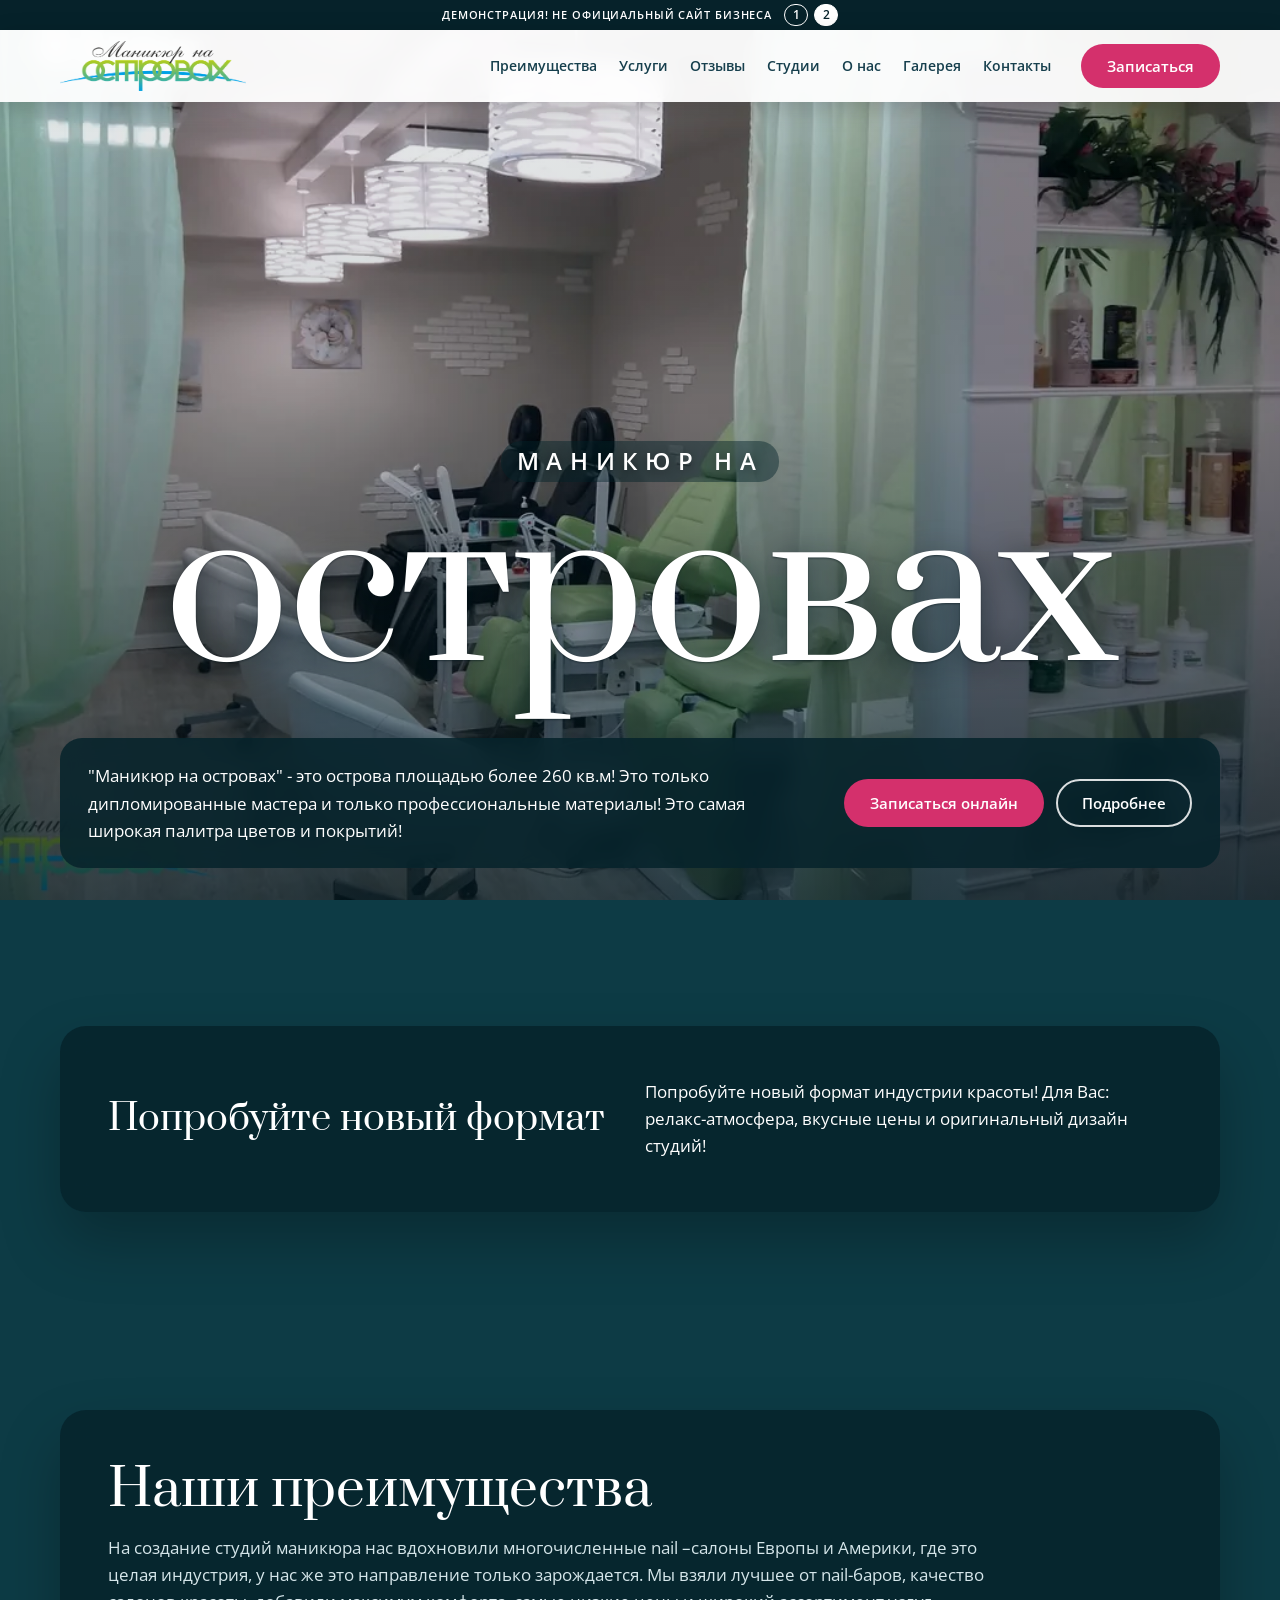
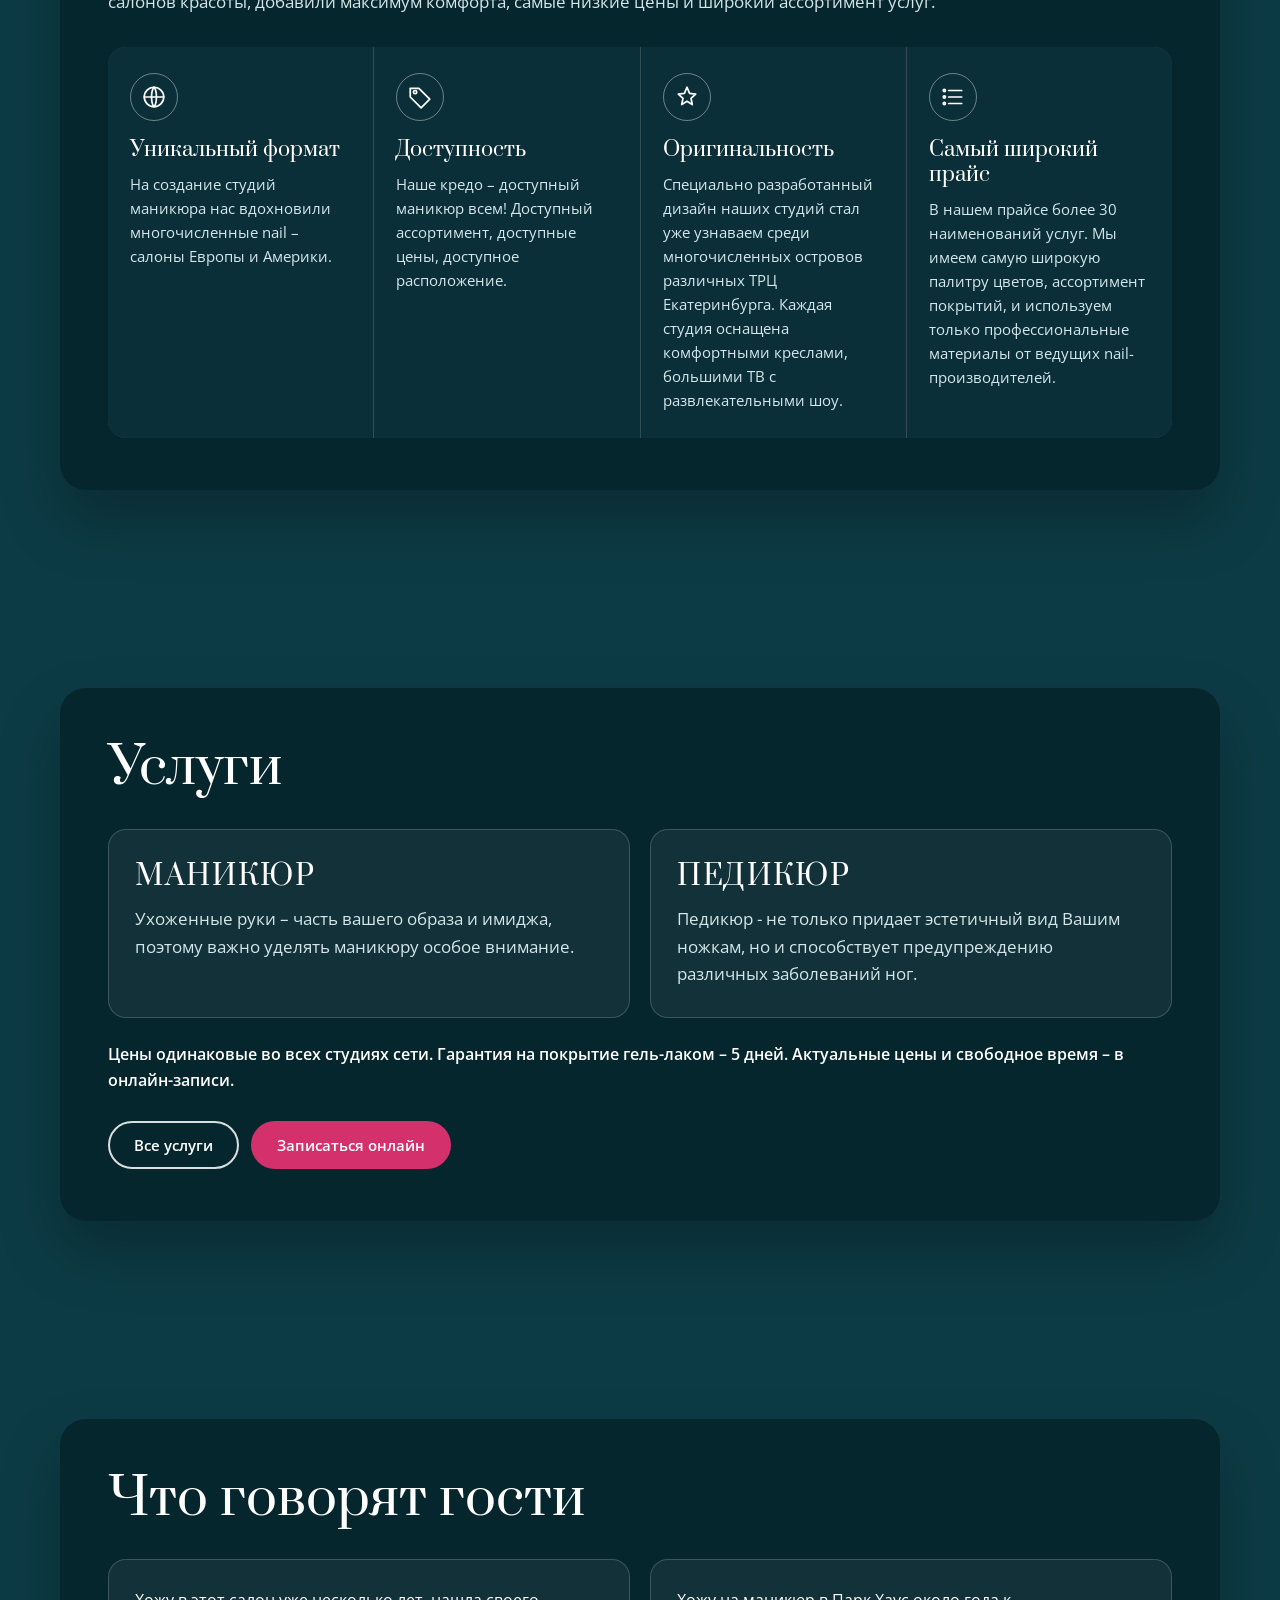
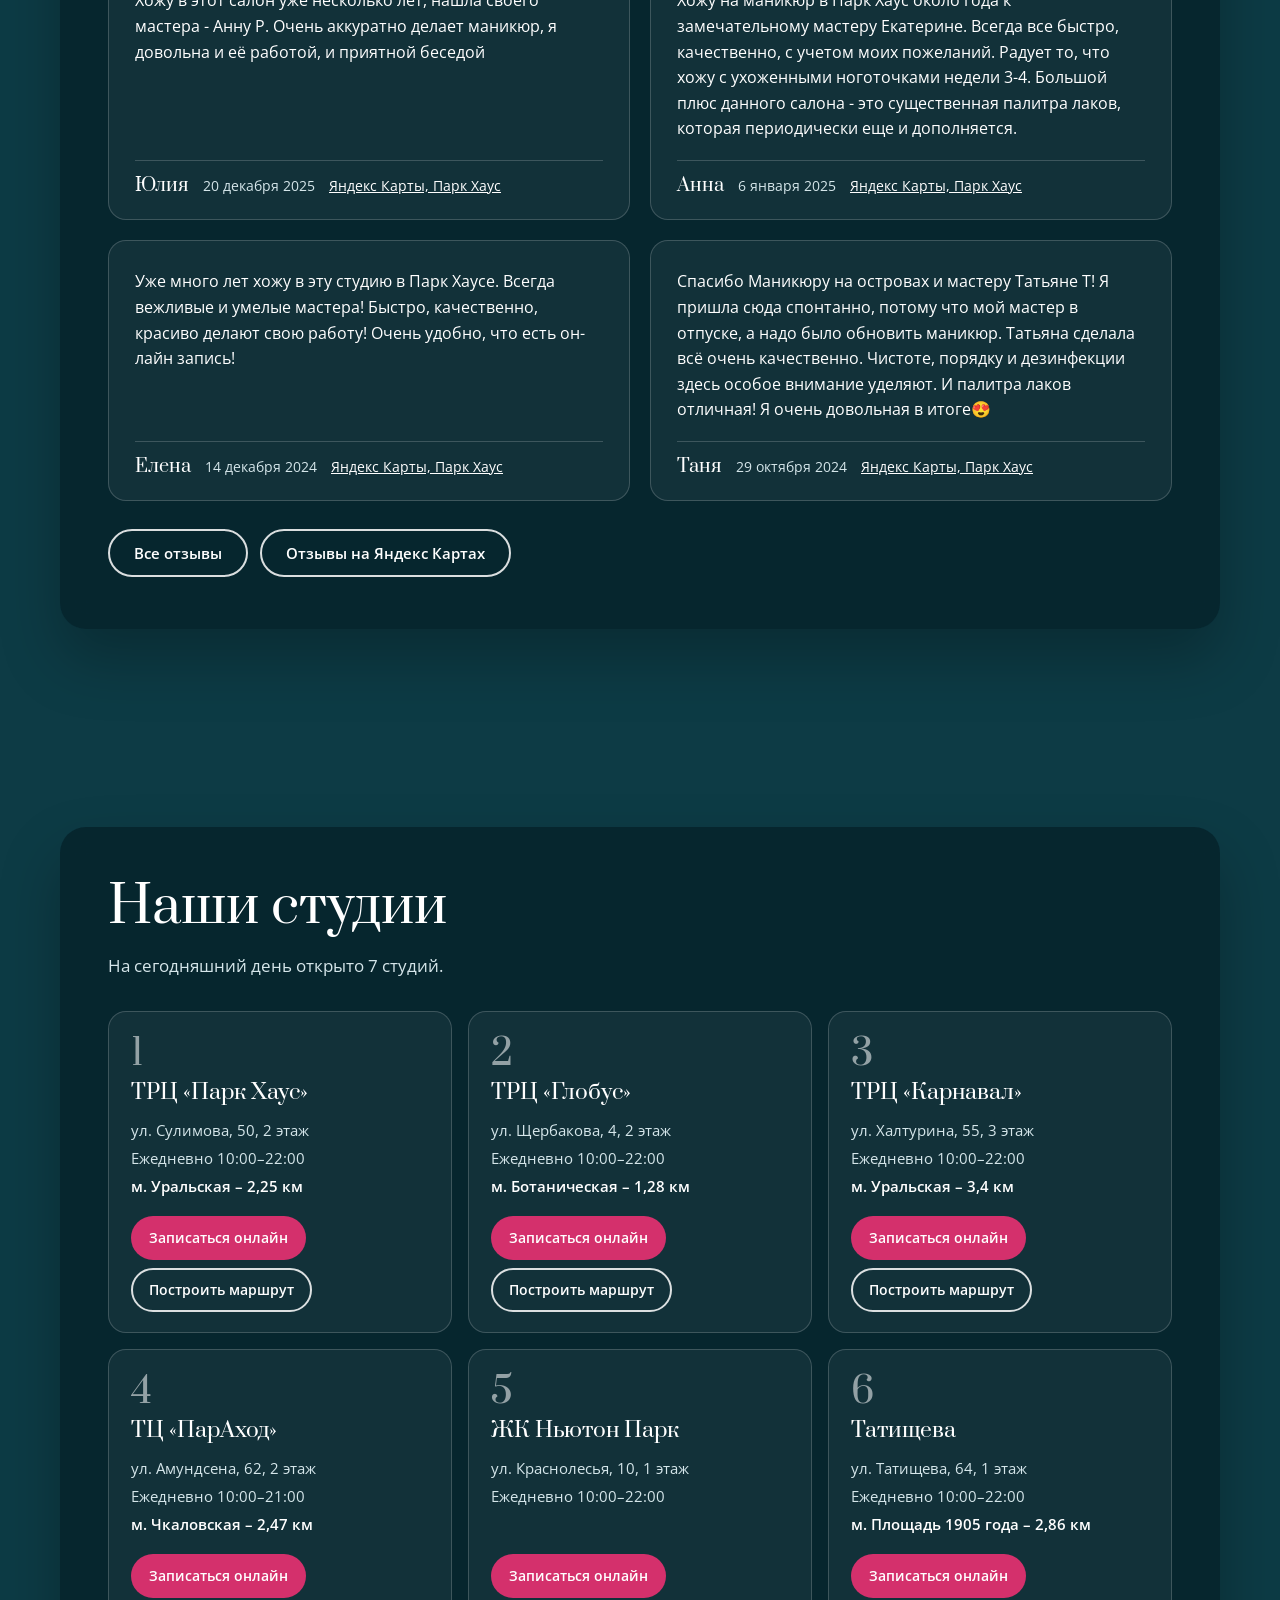
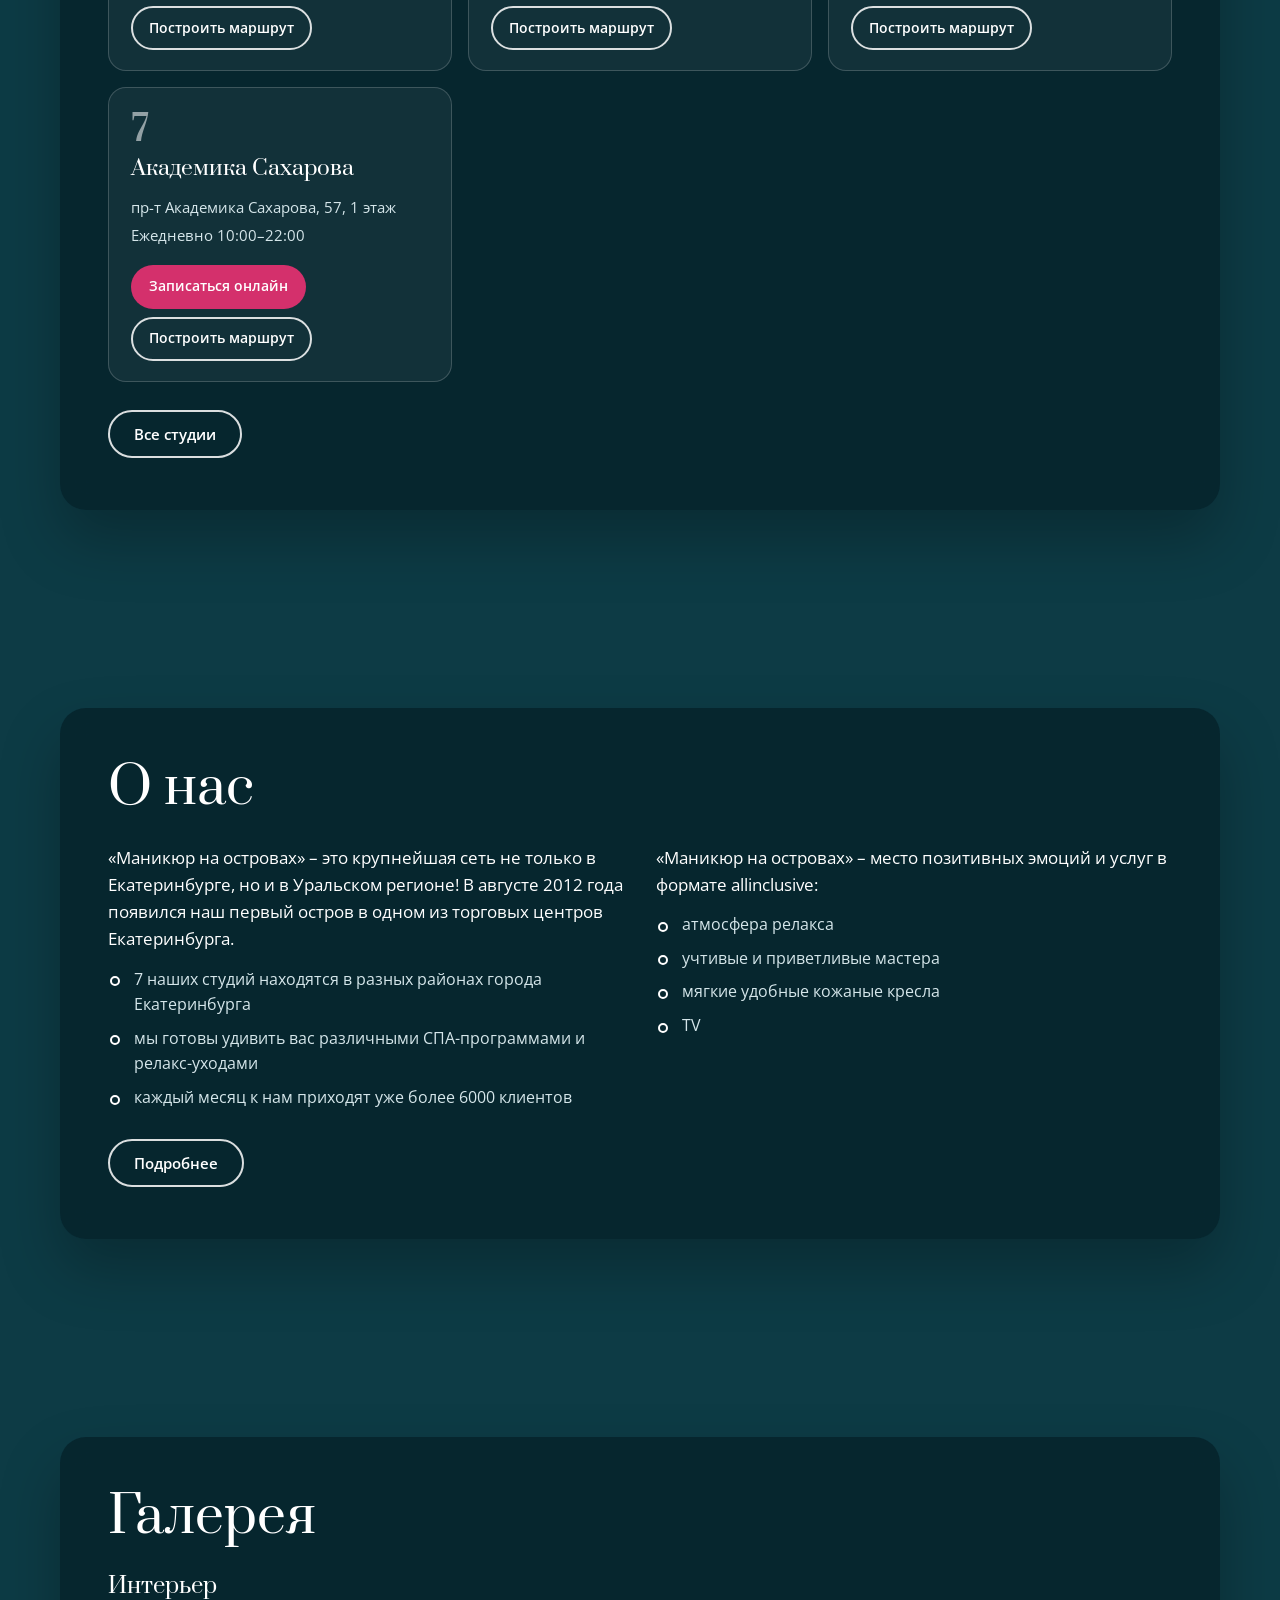
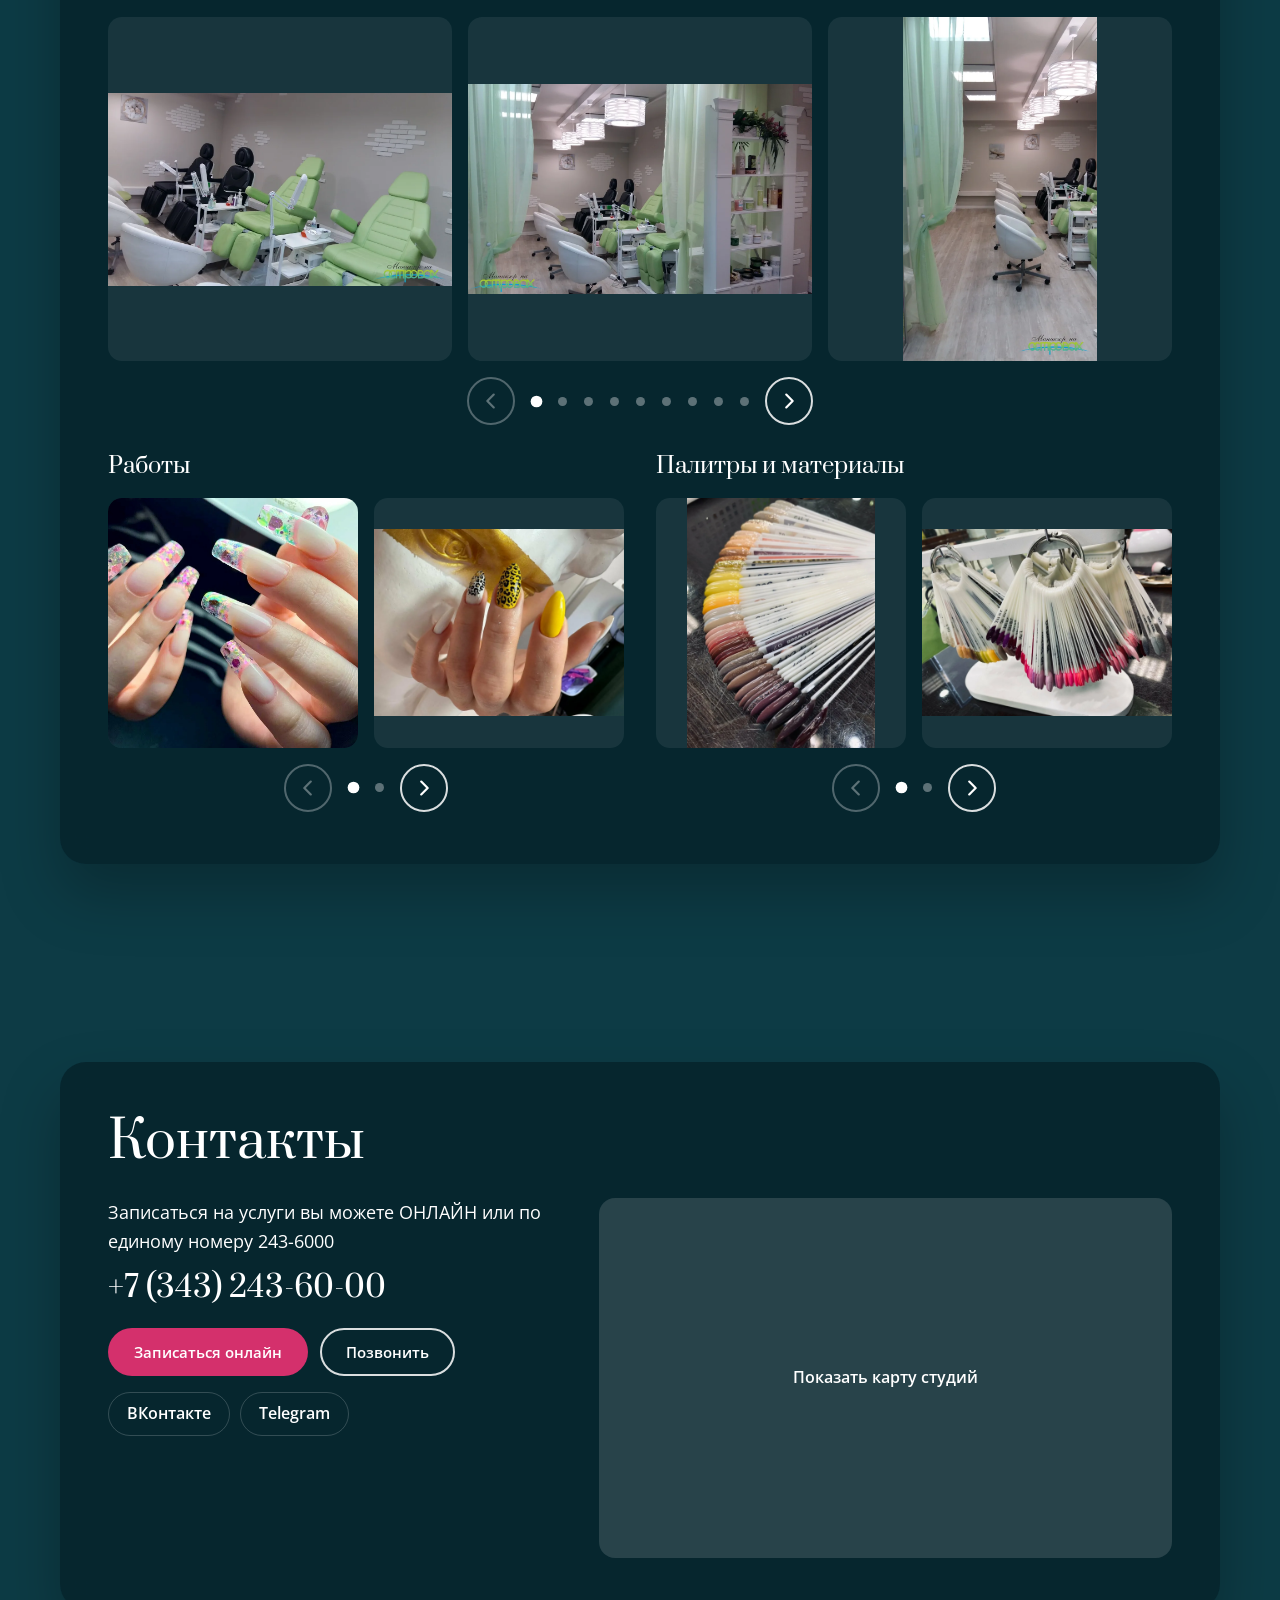
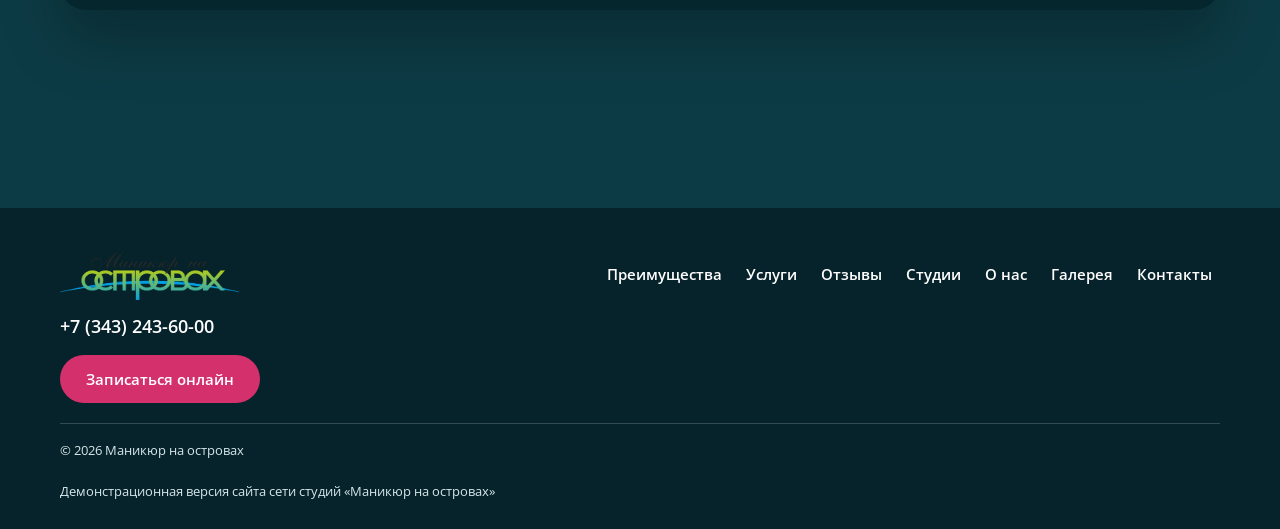
==== v2/index.html @ d35db0fd "Demo site" ====
<!doctype html>
<html lang="ru">
<head>
<meta charset="utf-8">
<meta name="viewport" content="width=device-width, initial-scale=1.0">
<meta name="robots" content="noindex, nofollow">
<title>Маникюр на островах · сеть студий маникюра и педикюра в Екатеринбурге</title>
<meta name="description" content="Маникюр на островах · сеть из 7 студий маникюра и педикюра в Екатеринбурге: ТРЦ и жилые кварталы, единый телефон, онлайн-запись, работаем с 2012 года.">
<meta name="theme-color" content="#0d3b45">
<link rel="icon" sizes="any" href="../logos/favicon.ico">
<link rel="icon" type="image/png" sizes="32x32" href="../logos/favicon-32x32.png">
<link rel="apple-touch-icon" sizes="180x180" href="../logos/apple-touch-icon.png">
<link rel="preload" href="../fonts/prata-cyrillic-400.woff2" as="font" type="font/woff2" crossorigin>
<link rel="preload" href="../fonts/open-sans-cyrillic-400.woff2" as="font" type="font/woff2" crossorigin>
<link rel="stylesheet" href="../css/fonts.css">
<link rel="stylesheet" href="../css/v2.css">
</head>
<body class="isle">
<script>document.documentElement.classList.add('js')</script>
<div class="top" id="top">
  <div class="demo"><p class="demo__txt">ДЕМОНСТРАЦИЯ! НЕ ОФИЦИАЛЬНЫЙ САЙТ БИЗНЕСА</p><nav class="demo__sw" aria-label="Версии сайта"><a href="../" aria-label="Версия 1">1</a><a href="./" aria-current="page" aria-label="Версия 2">2</a></nav></div>
  <header class="hd">
    <a class="hd__logo" href="./"><img src="../logos/logo.png" width="480" height="129" alt="Маникюр на островах"></a>
    <nav class="hd__nav" aria-label="Разделы"><ul><li><a href="#preimushchestva">Преимущества</a></li><li><a href="#uslugi">Услуги</a></li><li><a href="#otzyvy">Отзывы</a></li><li><a href="#studii">Студии</a></li><li><a href="#o-nas">О нас</a></li><li><a href="#galereya">Галерея</a></li><li><a href="#kontakty">Контакты</a></li></ul></nav>
    <a class="btn btn--pink hd__book" href="https://b11014.yclients.ru/" target="_blank" rel="noopener" data-book>Записаться</a>
    <button class="menu-btn" type="button" aria-expanded="false" aria-controls="menu" aria-label="Открыть меню"><span></span><span></span><span></span></button>
  </header>
  <nav class="menu" id="menu" aria-label="Меню" hidden><ul><li><a href="#preimushchestva">Преимущества</a></li><li><a href="#uslugi">Услуги</a></li><li><a href="#otzyvy">Отзывы</a></li><li><a href="#studii">Студии</a></li><li><a href="#o-nas">О нас</a></li><li><a href="#galereya">Галерея</a></li><li><a href="#kontakty">Контакты</a></li></ul></nav>
</div>
<div class="top-space" aria-hidden="true"></div>
<div class="bg" aria-hidden="true"><img class="bg__img" src="../img/i02.webp" width="1200" height="732" alt="" fetchpriority="high"><span class="bg__shade"></span></div>
<div class="curtain" aria-hidden="true"></div>
<main id="main">
<section class="stage" aria-labelledby="h1">
  <h1 id="h1" class="stage__h"><span class="stage__pre">Маникюр на</span> <span class="stage__word">островах</span></h1>
  <div class="stage__foot">
    <p class="stage__lead">&quot;Маникюр на островах&quot; - это острова площадью более 260 кв.м! Это только дипломированные мастера и только профессиональные материалы! Это самая широкая палитра цветов и покрытий!</p>
    <div class="acts"><a class="btn btn--pink" href="https://b11014.yclients.ru/" target="_blank" rel="noopener" data-book>Записаться онлайн</a><a class="btn btn--ghost" href="#uslugi">Подробнее</a></div>
  </div>
</section>

<section class="panel newfmt" aria-labelledby="h-new"><div class="wrap"><h2 id="h-new">Попробуйте новый формат</h2><p>Попробуйте новый формат индустрии красоты! Для Вас: релакс-атмосфера, вкусные цены и оригинальный дизайн студий!</p></div></section>

<section class="panel adv" id="preimushchestva" aria-labelledby="h-adv"><div class="wrap">
  <h2 id="h-adv">Наши преимущества</h2>
  <p class="intro">На создание студий маникюра нас вдохновили многочисленные nail –салоны Европы и Америки, где это целая индустрия, у нас же это направление только зарождается. Мы взяли лучшее от nail-баров, качество салонов красоты, добавили максимум комфорта, самые низкие цены и широкий ассортимент услуг.</p>
  <ul class="adv__list"><li class="adv__card adv__card--1"><span class="adv__ico"><svg viewBox="0 0 24 24" aria-hidden="true"><circle cx="12" cy="12" r="9"/><path d="M3 12h18M12 3c3 3.2 3 14.8 0 18M12 3c-3 3.2-3 14.8 0 18"/></svg></span><h3>Уникальный формат</h3><p>На создание студий маникюра нас вдохновили многочисленные nail –салоны Европы и Америки.</p></li><li class="adv__card adv__card--2"><span class="adv__ico"><svg viewBox="0 0 24 24" aria-hidden="true"><path d="M3 12V4h8l10 10-8 8L3 12z"/><circle cx="7.5" cy="7.5" r="1.5"/></svg></span><h3>Доступность</h3><p>Наше кредо – доступный маникюр всем! Доступный ассортимент, доступные цены, доступное расположение.</p></li><li class="adv__card adv__card--3"><span class="adv__ico"><svg viewBox="0 0 24 24" aria-hidden="true"><path d="M12 3l2.4 5.6L20 9.3l-4.3 3.9 1.2 5.8L12 16l-4.9 3 1.2-5.8L4 9.3l5.6-.7z"/></svg></span><h3>Оригинальность</h3><p>Специально разработанный дизайн наших студий стал уже узнаваем среди многочисленных островов различных ТРЦ Екатеринбурга. Каждая студия оснащена комфортными креслами, большими ТВ с развлекательными шоу.</p></li><li class="adv__card adv__card--4"><span class="adv__ico"><svg viewBox="0 0 24 24" aria-hidden="true"><path d="M8 6h12M8 12h12M8 18h12"/><circle cx="4" cy="6" r="1"/><circle cx="4" cy="12" r="1"/><circle cx="4" cy="18" r="1"/></svg></span><h3>Самый широкий прайс</h3><p>В нашем прайсе более 30 наименований услуг. Мы имеем самую широкую палитру цветов, ассортимент покрытий, и используем только профессиональные материалы от ведущих nail-производителей.</p></li></ul>
</div></section>

<section class="panel services" id="uslugi" aria-labelledby="h-svc"><div class="wrap">
  <h2 id="h-svc">Услуги</h2>
  <div class="svc__grid"><article class="svc svc--1"><h3>МАНИКЮР</h3><p>Ухоженные руки – часть вашего образа и имиджа, поэтому важно уделять маникюру особое внимание.</p></article><article class="svc svc--2"><h3>ПЕДИКЮР</h3><p>Педикюр - не только придает эстетичный вид Вашим ножкам, но и способствует предупреждению различных заболеваний ног.</p></article></div>
  <p class="services__after">Цены одинаковые во всех студиях сети. Гарантия на покрытие гель-лаком – 5 дней. Актуальные цены и свободное время – в онлайн-записи.</p>
  <div class="acts"><a class="btn btn--line" href="https://ostrovamanikur.ru/service">Все услуги</a><a class="btn btn--pink" href="https://b11014.yclients.ru/" target="_blank" rel="noopener" data-book>Записаться онлайн</a></div>
</div></section>

<section class="panel reviews" id="otzyvy" aria-labelledby="h-rev"><div class="wrap">
  <h2 id="h-rev">Что говорят гости</h2>
  <div class="quotes"><figure class="quote"><blockquote><p>Хожу в этот салон уже несколько лет, нашла своего мастера - Анну Р. Очень аккуратно делает маникюр, я довольна и её работой, и приятной беседой</p></blockquote><figcaption><span class="quote__who">Юлия</span><time datetime="2025-12-20">20 декабря 2025</time><a href="https://yandex.ru/maps/org/manikur_na_ostrovakh/1589084948/reviews/" target="_blank" rel="noopener">Яндекс Карты, Парк Хаус</a></figcaption></figure><figure class="quote"><blockquote><p>Хожу на маникюр в Парк Хаус около года к замечательному мастеру Екатерине. Всегда все быстро, качественно, с учетом моих пожеланий. Радует то, что хожу с ухоженными ноготочками недели 3-4. Большой плюс данного салона - это существенная палитра лаков, которая периодически еще и дополняется.</p></blockquote><figcaption><span class="quote__who">Анна</span><time datetime="2025-01-06">6 января 2025</time><a href="https://yandex.ru/maps/org/manikur_na_ostrovakh/1589084948/reviews/" target="_blank" rel="noopener">Яндекс Карты, Парк Хаус</a></figcaption></figure><figure class="quote"><blockquote><p>Уже много лет хожу в эту студию в Парк Хаусе. Всегда вежливые и умелые мастера! Быстро, качественно, красиво делают свою работу! Очень удобно, что есть он- лайн запись!</p></blockquote><figcaption><span class="quote__who">Елена</span><time datetime="2024-12-14">14 декабря 2024</time><a href="https://yandex.ru/maps/org/manikur_na_ostrovakh/1589084948/reviews/" target="_blank" rel="noopener">Яндекс Карты, Парк Хаус</a></figcaption></figure><figure class="quote"><blockquote><p>Спасибо Маникюру на островах и мастеру Татьяне Т! Я пришла сюда спонтанно, потому что мой мастер в отпуске, а надо было обновить маникюр. Татьяна сделала всё очень качественно. Чистоте, порядку и дезинфекции здесь особое внимание уделяют. И палитра лаков отличная! Я очень довольная в итоге😍</p></blockquote><figcaption><span class="quote__who">Таня</span><time datetime="2024-10-29">29 октября 2024</time><a href="https://yandex.ru/maps/org/manikur_na_ostrovakh/1589084948/reviews/" target="_blank" rel="noopener">Яндекс Карты, Парк Хаус</a></figcaption></figure></div>
  <p class="reviews__more"><a class="btn btn--line" href="https://ostrovamanikur.ru/reviews">Все отзывы</a><a class="btn btn--line" href="https://yandex.ru/maps/org/manikur_na_ostrovakh/1589084948/reviews/" target="_blank" rel="noopener">Отзывы на Яндекс Картах</a></p>
</div></section>

<section class="panel studios" id="studii" aria-labelledby="h-st"><div class="wrap">
  <h2 id="h-st">Наши студии</h2>
  <p class="intro">На сегодняшний день открыто 7 студий.</p>
  <ul class="studios__list"><li class="studio"><span class="studio__n" aria-hidden="true">1</span><h3>ТРЦ «Парк Хаус»</h3><ul class="studio__facts"><li>ул. Сулимова, 50, 2 этаж</li><li>Ежедневно 10:00–22:00</li><li class="studio__metro">м. Уральская – 2,25 км</li></ul><div class="studio__acts"><a class="btn btn--pink btn--sm" href="https://b11014.yclients.ru/" target="_blank" rel="noopener" data-book>Записаться онлайн</a><a class="btn btn--line btn--sm" href="https://yandex.ru/maps/?rtext=~56.86305%2C60.630589&rtt=auto" target="_blank" rel="noopener">Построить маршрут</a></div></li><li class="studio"><span class="studio__n" aria-hidden="true">2</span><h3>ТРЦ «Глобус»</h3><ul class="studio__facts"><li>ул. Щербакова, 4, 2 этаж</li><li>Ежедневно 10:00–22:00</li><li class="studio__metro">м. Ботаническая – 1,28 км</li></ul><div class="studio__acts"><a class="btn btn--pink btn--sm" href="https://b11014.yclients.ru/" target="_blank" rel="noopener" data-book>Записаться онлайн</a><a class="btn btn--line btn--sm" href="https://yandex.ru/maps/?rtext=~56.788812%2C60.648731&rtt=auto" target="_blank" rel="noopener">Построить маршрут</a></div></li><li class="studio"><span class="studio__n" aria-hidden="true">3</span><h3>ТРЦ «Карнавал»</h3><ul class="studio__facts"><li>ул. Халтурина, 55, 3 этаж</li><li>Ежедневно 10:00–22:00</li><li class="studio__metro">м. Уральская – 3,4 км</li></ul><div class="studio__acts"><a class="btn btn--pink btn--sm" href="https://b11014.yclients.ru/" target="_blank" rel="noopener" data-book>Записаться онлайн</a><a class="btn btn--line btn--sm" href="https://yandex.ru/maps/?rtext=~56.853346%2C60.550406&rtt=auto" target="_blank" rel="noopener">Построить маршрут</a></div></li><li class="studio"><span class="studio__n" aria-hidden="true">4</span><h3>ТЦ «ПарАход»</h3><ul class="studio__facts"><li>ул. Амундсена, 62, 2 этаж</li><li>Ежедневно 10:00–21:00</li><li class="studio__metro">м. Чкаловская – 2,47 км</li></ul><div class="studio__acts"><a class="btn btn--pink btn--sm" href="https://b11014.yclients.ru/" target="_blank" rel="noopener" data-book>Записаться онлайн</a><a class="btn btn--line btn--sm" href="https://yandex.ru/maps/?rtext=~56.796874%2C60.579021&rtt=auto" target="_blank" rel="noopener">Построить маршрут</a></div></li><li class="studio"><span class="studio__n" aria-hidden="true">5</span><h3>ЖК Ньютон Парк</h3><ul class="studio__facts"><li>ул. Краснолесья, 10, 1 этаж</li><li>Ежедневно 10:00–22:00</li></ul><div class="studio__acts"><a class="btn btn--pink btn--sm" href="https://b11014.yclients.ru/" target="_blank" rel="noopener" data-book>Записаться онлайн</a><a class="btn btn--line btn--sm" href="https://yandex.ru/maps/?rtext=~56.778398%2C60.548983&rtt=auto" target="_blank" rel="noopener">Построить маршрут</a></div></li><li class="studio"><span class="studio__n" aria-hidden="true">6</span><h3>Татищева</h3><ul class="studio__facts"><li>ул. Татищева, 64, 1 этаж</li><li>Ежедневно 10:00–22:00</li><li class="studio__metro">м. Площадь 1905 года – 2,86 км</li></ul><div class="studio__acts"><a class="btn btn--pink btn--sm" href="https://b11014.yclients.ru/" target="_blank" rel="noopener" data-book>Записаться онлайн</a><a class="btn btn--line btn--sm" href="https://yandex.ru/maps/?rtext=~56.836131%2C60.555328&rtt=auto" target="_blank" rel="noopener">Построить маршрут</a></div></li><li class="studio"><span class="studio__n" aria-hidden="true">7</span><h3>Академика Сахарова</h3><ul class="studio__facts"><li>пр-т Академика Сахарова, 57, 1 этаж</li><li>Ежедневно 10:00–22:00</li></ul><div class="studio__acts"><a class="btn btn--pink btn--sm" href="https://b11014.yclients.ru/" target="_blank" rel="noopener" data-book>Записаться онлайн</a><a class="btn btn--line btn--sm" href="https://yandex.ru/maps/?rtext=~56.786606%2C60.512614&rtt=auto" target="_blank" rel="noopener">Построить маршрут</a></div></li></ul>
  <div class="acts"><a class="btn btn--line" href="https://ostrovamanikur.ru/master">Все студии</a></div>
</div></section>

<section class="panel about" id="o-nas" aria-labelledby="h-about"><div class="wrap">
  <h2 id="h-about">О нас</h2>
  <div class="about__cols">
    <div><p>«Маникюр на островах» – это крупнейшая сеть не только в Екатеринбурге, но и в Уральском регионе! В августе 2012 года появился наш первый остров в одном из торговых центров Екатеринбурга.</p><ul class="ticks"><li>7 наших студий находятся в разных районах города Екатеринбурга</li><li>мы готовы удивить вас различными СПА-программами и релакс-уходами</li><li>каждый месяц к нам приходят уже более 6000 клиентов</li></ul></div>
    <div><p>«Маникюр на островах» – место позитивных эмоций и услуг в формате allinclusive:</p><ul class="ticks"><li>атмосфера релакса</li><li>учтивые и приветливые мастера</li><li>мягкие удобные кожаные кресла</li><li>TV</li></ul></div>
  </div>
  <div class="acts"><a class="btn btn--line" href="https://ostrovamanikur.ru/about">Подробнее</a></div>
</div></section>

<section class="panel gallery" id="galereya" aria-labelledby="h-gal"><div class="wrap">
  <h2 id="h-gal">Галерея</h2>
  <div class="reel" id="reel-int">
      <h3 class="gal__h">Интерьер</h3>
      <ul class="reel__track" tabindex="0" aria-label="Интерьер: фото"><li class="reel__slide"><figure class="shot pop"><img src="../img/i01.webp" width="1200" height="675" alt="Педикюрный зал: ряд педикюрных кресел, чёрные и салатовые, с лампами и тележками мастеров" loading="lazy" decoding="async"></figure></li><li class="reel__slide"><figure class="shot pop"><img src="../img/i02.webp" width="1200" height="732" alt="Общий вид зала через салатовые занавеси: светильники-барабаны и педикюрные кресла" loading="lazy" decoding="async"></figure></li><li class="reel__slide"><figure class="shot pop"><img src="../img/i03.webp" width="675" height="1200" alt="Вид вдоль зала: салатовая занавеска, подвесные светильники и ряд белых кресел" loading="lazy" decoding="async"></figure></li><li class="reel__slide"><figure class="shot pop"><img src="../img/i04.webp" width="799" height="1200" alt="Белый стеллаж с косметикой, белое кресло и маникюрный стол" loading="lazy" decoding="async"></figure></li><li class="reel__slide"><figure class="shot pop"><img src="../img/i05.webp" width="784" height="1200" alt="Рабочее место: маникюрный стол, кресло мастера и кресло гостя" loading="lazy" decoding="async"></figure></li><li class="reel__slide"><figure class="shot pop"><img src="../img/i06.webp" width="769" height="1200" alt="Декор студии: картины с морской звездой и ракушкой на стене" loading="lazy" decoding="async"></figure></li><li class="reel__slide"><figure class="shot pop"><img src="../img/i07.webp" width="675" height="1200" alt="Белый стеллаж с уходовой косметикой и цветами на фоне салатовой занавески" loading="lazy" decoding="async"></figure></li><li class="reel__slide"><figure class="shot pop"><img src="../img/i08.webp" width="900" height="1200" alt="Зона педикюра в студии ЖК Ньютон Парк: чёрный диван и столешница" loading="lazy" decoding="async"></figure></li><li class="reel__slide"><figure class="shot pop"><img src="../img/i09.webp" width="900" height="1200" alt="Раковина и круглое зеркало с бирюзовой подсветкой у зелёной стены" loading="lazy" decoding="async"></figure></li><li class="reel__slide"><figure class="shot pop"><img src="../img/i10.webp" width="1200" height="900" alt="Стеклянная люстра и настенные часы на тёмно-серой стене" loading="lazy" decoding="async"></figure></li><li class="reel__slide"><figure class="shot pop"><img src="../img/i11.webp" width="900" height="1200" alt="Деревянные полки с лаками, кремами и декором" loading="lazy" decoding="async"></figure></li></ul>
      <div class="reel__ctl"><button class="reel__btn reel__prev" type="button" aria-label="Предыдущее фото"><svg viewBox="0 0 24 24" aria-hidden="true"><path d="M15 5l-7 7 7 7"/></svg></button><div class="reel__dots"></div><button class="reel__btn reel__next" type="button" aria-label="Следующее фото"><svg viewBox="0 0 24 24" aria-hidden="true"><path d="M9 5l7 7-7 7"/></svg></button></div>
    </div>
  <div class="gal__pair">
  <div class="reel" id="reel-wk">
      <h3 class="gal__h">Работы</h3>
      <ul class="reel__track" tabindex="0" aria-label="Работы: фото"><li class="reel__slide"><figure class="shot pop"><img src="../img/w01.webp" width="960" height="960" alt="Длинные прозрачные ногти с блёстками и фольгой" loading="lazy" decoding="async"></figure></li><li class="reel__slide"><figure class="shot pop"><img src="../img/w02.webp" width="1200" height="900" alt="Миндалевидные ногти: жёлтый, белый и леопардовый дизайн" loading="lazy" decoding="async"></figure></li><li class="reel__slide"><figure class="shot pop"><img src="../img/w03.webp" width="900" height="1200" alt="Нюдово-розовый гель-лак, форма овал" loading="lazy" decoding="async"></figure></li></ul>
      <div class="reel__ctl"><button class="reel__btn reel__prev" type="button" aria-label="Предыдущее фото"><svg viewBox="0 0 24 24" aria-hidden="true"><path d="M15 5l-7 7 7 7"/></svg></button><div class="reel__dots"></div><button class="reel__btn reel__next" type="button" aria-label="Следующее фото"><svg viewBox="0 0 24 24" aria-hidden="true"><path d="M9 5l7 7-7 7"/></svg></button></div>
    </div>
  <div class="reel" id="reel-pr">
      <h3 class="gal__h">Палитры и материалы</h3>
      <ul class="reel__track" tabindex="0" aria-label="Палитры и материалы: фото"><li class="reel__slide"><figure class="shot pop"><img src="../img/p01.webp" width="900" height="1200" alt="Палитра-веер гель-лаков на столе" loading="lazy" decoding="async"></figure></li><li class="reel__slide"><figure class="shot pop"><img src="../img/p02.webp" width="1200" height="900" alt="Веера-палитры гель-лаков на белой стойке" loading="lazy" decoding="async"></figure></li><li class="reel__slide"><figure class="shot pop"><img src="../img/p03.webp" width="828" height="832" alt="Коробки камуфлирующей базы на искусственной траве" loading="lazy" decoding="async"></figure></li></ul>
      <div class="reel__ctl"><button class="reel__btn reel__prev" type="button" aria-label="Предыдущее фото"><svg viewBox="0 0 24 24" aria-hidden="true"><path d="M15 5l-7 7 7 7"/></svg></button><div class="reel__dots"></div><button class="reel__btn reel__next" type="button" aria-label="Следующее фото"><svg viewBox="0 0 24 24" aria-hidden="true"><path d="M9 5l7 7-7 7"/></svg></button></div>
    </div>
  </div>
</div></section>

<section class="panel contacts" id="kontakty" aria-labelledby="h-ct"><div class="wrap">
  <h2 id="h-ct">Контакты</h2>
  <div class="contacts__grid">
    <div class="contacts__info">
      <p class="contacts__txt">Записаться на услуги вы можете ОНЛАЙН или по единому номеру 243-6000</p>
      <p class="contacts__tel"><a href="tel:+73432436000">+7 (343) 243-60-00</a></p>
      <div class="acts"><a class="btn btn--pink" href="https://b11014.yclients.ru/" target="_blank" rel="noopener" data-book>Записаться онлайн</a><a class="btn btn--line" href="tel:+73432436000">Позвонить</a></div>
      <ul class="chats"><li><a href="https://vk.com/ostrovamanikur" target="_blank" rel="noopener">ВКонтакте</a></li><li><a href="https://t.me/manikur_na_ostrovah" target="_blank" rel="noopener">Telegram</a></li></ul>
    </div>
    <div class="map"><button class="map__call" type="button" data-src="https://yandex.ru/map-widget/v1/?ll=60.5800%2C56.8210&amp;z=11&amp;pt=60.630589%2C56.86305%2Cpm2gnm1~60.648731%2C56.788812%2Cpm2gnm2~60.550406%2C56.853346%2Cpm2gnm3~60.579021%2C56.796874%2Cpm2gnm4~60.548983%2C56.778398%2Cpm2gnm5~60.555328%2C56.836131%2Cpm2gnm6~60.512614%2C56.786606%2Cpm2gnm7">Показать карту студий</button></div>
  </div>
</div></section>

</main>
<footer class="foot"><div class="wrap">
  <div class="foot__brand"><img src="../logos/logo.png" width="480" height="129" alt="Маникюр на островах" loading="lazy"><p><a href="tel:+73432436000">+7 (343) 243-60-00</a></p><a class="btn btn--pink" href="https://b11014.yclients.ru/" target="_blank" rel="noopener" data-book>Записаться онлайн</a></div>
  <nav class="foot__nav" aria-label="Разделы сайта"><ul><li><a href="#preimushchestva">Преимущества</a></li><li><a href="#uslugi">Услуги</a></li><li><a href="#otzyvy">Отзывы</a></li><li><a href="#studii">Студии</a></li><li><a href="#o-nas">О нас</a></li><li><a href="#galereya">Галерея</a></li><li><a href="#kontakty">Контакты</a></li></ul></nav>
  <p class="foot__copy">© 2026 Маникюр на островах</p>
  <p class="foot__demo">Демонстрационная версия сайта сети студий «Маникюр на островах»</p>
</div></footer>
<dialog class="bk" id="bk" aria-label="Записаться онлайн">
  <div class="bk__bar"><p class="bk__t">Записаться онлайн</p><button class="bk__close" type="button" aria-label="Закрыть">×</button></div>
  <iframe class="bk__frame" title="Записаться онлайн" data-src="https://b11014.yclients.ru/"></iframe>
</dialog>
<script src="../js/site.js"></script>
<script src="../js/reel.js"></script>
<script src="../js/isle.js"></script>
</body>
</html>
---- css/fonts.css ----
@font-face{font-family:'Comfortaa';font-style:normal;font-weight:700;font-display:swap;src:url(../fonts/comfortaa-cyrillic-700.woff2) format('woff2');unicode-range:U+0301, U+0400-045F, U+0490-0491, U+04B0-04B1, U+2116}
@font-face{font-family:'Comfortaa';font-style:normal;font-weight:700;font-display:swap;src:url(../fonts/comfortaa-latin-700.woff2) format('woff2');unicode-range:U+0000-00FF, U+0131, U+0152-0153, U+02BB-02BC, U+02C6, U+02DA, U+02DC, U+0304, U+0308, U+0329, U+2000-206F, U+20AC, U+2122, U+2191, U+2193, U+2212, U+2215, U+FEFF, U+FFFD}
@font-face{font-family:'Open Sans';font-style:normal;font-weight:400;font-display:swap;src:url(../fonts/open-sans-cyrillic-400.woff2) format('woff2');unicode-range:U+0301, U+0400-045F, U+0490-0491, U+04B0-04B1, U+2116}
@font-face{font-family:'Open Sans';font-style:normal;font-weight:400;font-display:swap;src:url(../fonts/open-sans-latin-400.woff2) format('woff2');unicode-range:U+0000-00FF, U+0131, U+0152-0153, U+02BB-02BC, U+02C6, U+02DA, U+02DC, U+0304, U+0308, U+0329, U+2000-206F, U+20AC, U+2122, U+2191, U+2193, U+2212, U+2215, U+FEFF, U+FFFD}
@font-face{font-family:'Open Sans';font-style:normal;font-weight:600;font-display:swap;src:url(../fonts/open-sans-cyrillic-600.woff2) format('woff2');unicode-range:U+0301, U+0400-045F, U+0490-0491, U+04B0-04B1, U+2116}
@font-face{font-family:'Open Sans';font-style:normal;font-weight:600;font-display:swap;src:url(../fonts/open-sans-latin-600.woff2) format('woff2');unicode-range:U+0000-00FF, U+0131, U+0152-0153, U+02BB-02BC, U+02C6, U+02DA, U+02DC, U+0304, U+0308, U+0329, U+2000-206F, U+20AC, U+2122, U+2191, U+2193, U+2212, U+2215, U+FEFF, U+FFFD}
@font-face{font-family:'Prata';font-style:normal;font-weight:400;font-display:swap;src:url(../fonts/prata-cyrillic-400.woff2) format('woff2');unicode-range:U+0301, U+0400-045F, U+0490-0491, U+04B0-04B1, U+2116}
@font-face{font-family:'Prata';font-style:normal;font-weight:400;font-display:swap;src:url(../fonts/prata-latin-400.woff2) format('woff2');unicode-range:U+0000-00FF, U+0131, U+0152-0153, U+02BB-02BC, U+02C6, U+02DA, U+02DC, U+0304, U+0308, U+0329, U+2000-206F, U+20AC, U+2122, U+2191, U+2193, U+2212, U+2215, U+FEFF, U+FFFD}
---- css/v2.css ----
/* Маникюр на островах · version 2: one strong photo behind a giant word, fixed for the whole page */
:root{
  --ink:#fff;--muted:#d5e6ea;--page:#0d3b45;--line:rgba(255,255,255,.18);--pink:#d4306c;--pink-d:#b5245a;--focus:#ffd34d;
  --strip-bg:#06222a;--strip-fg:#fff;--hd-bg:rgba(255,255,255,.94);--hd-line:0;--nav:#163f4d;--nav-hover:#e8f2f4;
  --btn-line:rgba(255,255,255,.85);--btn-line-fg:#fff;--btn-line-hover-fg:#0d3b45;--ghost-hover:#0d3b45;
  --shot-bg:rgba(255,255,255,.07);--dot:rgba(255,255,255,.35);--dot-on:#fff;--map-bg:rgba(255,255,255,.08);
  --glass:rgba(6,36,44,.86)
}
/* chrome: strip, header, menu, buttons, reels, booking panel */
*,*::before,*::after{box-sizing:border-box}
html{-webkit-text-size-adjust:100%;scroll-padding-top:calc(var(--top-h,110px) + 8px)}
body{margin:0;font:400 1rem/1.6 'Open Sans',Arial,sans-serif;color:var(--ink);background:var(--page)}
img{max-width:100%;height:auto;display:block}
a{color:inherit}
:focus-visible{outline:3px solid var(--focus);outline-offset:3px}
h1,h2,h3{margin:0;line-height:1.15}
p{margin:0}
ul{margin:0;padding:0}
.wrap{width:min(1160px,100% - 40px);margin-inline:auto}

.top{position:fixed;inset:0 0 auto 0;z-index:50}
.top-space{height:var(--top-h,110px)}
.demo{display:flex;align-items:center;justify-content:center;gap:12px;min-height:30px;padding:3px 12px;background:var(--strip-bg);color:var(--strip-fg)}
.demo__txt{font:600 .6875rem/1.25 'Open Sans',Arial,sans-serif;letter-spacing:.08em;text-transform:uppercase;text-align:center}
.demo__sw{display:flex;gap:6px;flex:none}
.demo__sw a{display:grid;place-items:center;min-width:24px;height:22px;padding:0 6px;border:1px solid currentColor;border-radius:11px;font:600 .75rem/1 'Open Sans',Arial,sans-serif;text-decoration:none}
.demo__sw a[aria-current]{background:var(--strip-fg);color:var(--strip-bg);border-color:var(--strip-fg)}

.hd{display:flex;align-items:center;gap:20px;height:72px;padding:0 max(20px,(100% - 1160px)/2);background:var(--hd-bg);border-bottom:var(--hd-line)}
.hd__logo{display:flex;align-items:center;min-height:48px;margin-right:auto;flex:none}
.hd__logo img{width:auto;height:50px}
.hd__nav ul{display:flex;gap:2px;list-style:none}
.hd__nav a{display:flex;align-items:center;min-height:44px;padding:0 10px;border-radius:22px;font:600 .875rem/1 'Open Sans',Arial,sans-serif;color:var(--nav);text-decoration:none;white-space:nowrap}
.hd__nav a:hover{background:var(--nav-hover)}
.menu-btn{display:none;flex:none;width:48px;height:48px;border:1px solid var(--line);border-radius:50%;background:transparent;cursor:pointer;padding:0;flex-direction:column;align-items:center;justify-content:center;gap:5px}
.menu-btn span{display:block;width:20px;height:2px;border-radius:1px;background:var(--nav);transition:transform .25s,opacity .2s}
.menu-btn[aria-expanded=true] span:nth-child(1){transform:translateY(7px) rotate(45deg)}
.menu-btn[aria-expanded=true] span:nth-child(2){opacity:0}
.menu-btn[aria-expanded=true] span:nth-child(3){transform:translateY(-7px) rotate(-45deg)}
.menu{background:var(--hd-bg);border-bottom:var(--hd-line);box-shadow:0 18px 30px rgba(0,0,0,.12);max-height:calc(100dvh - var(--top-h,110px));overflow:auto}
.menu ul{list-style:none;padding:8px 16px 16px}
.menu a{display:flex;align-items:center;min-height:48px;padding:0 12px;border-bottom:1px solid var(--line);font:600 1rem/1.2 'Open Sans',Arial,sans-serif;color:var(--nav);text-decoration:none}
.menu li:last-child a{border-bottom:0}
@media (max-width:1099px){.hd__nav{display:none}.menu-btn{display:flex}.hd{gap:12px}}
@media (min-width:1100px){.menu{display:none!important}}
@media (max-width:420px){.hd{height:62px;padding:0 12px;gap:8px}.hd__logo img{height:36px}.hd .hd__book{padding:0 14px;font-size:.875rem}.demo{gap:8px;padding:3px 8px}.demo__txt{font-size:.5625rem;letter-spacing:.04em}}
@media (max-width:350px){.hd__logo img{height:31px}.hd .hd__book{padding:0 11px}.menu-btn{width:44px;height:44px}}

.btn{display:inline-flex;align-items:center;justify-content:center;min-height:48px;padding:0 24px;border-radius:24px;border:2px solid transparent;font:600 .9375rem/1.2 'Open Sans',Arial,sans-serif;text-align:center;text-decoration:none;cursor:pointer;transition:background .2s,color .2s,border-color .2s,transform .2s}
.btn:active{transform:translateY(1px)}
.btn--pink{background:var(--pink);color:#fff}
.btn--pink:hover{background:var(--pink-d)}
.btn--line{border-color:var(--btn-line);color:var(--btn-line-fg)}
.btn--line:hover{background:var(--btn-line);color:var(--btn-line-hover-fg)}
.btn--ghost{border-color:rgba(255,255,255,.85);color:#fff}
.btn--ghost:hover{background:#fff;color:var(--ghost-hover)}
.btn--sm{min-height:44px;padding:0 16px;font-size:.875rem}
.hd__book{flex:none;min-height:44px}
.acts{display:flex;flex-wrap:wrap;gap:12px}

/* reels */
.reel{margin-top:28px}
.reel__track{display:flex;gap:var(--gap,16px);list-style:none;overflow-x:auto;scroll-snap-type:x mandatory;scrollbar-width:none;overscroll-behavior-x:contain;padding:4px 0}
.reel__track::-webkit-scrollbar{display:none}
.reel__slide{flex:0 0 calc((100% - (var(--per) - 1) * var(--gap,16px)) / var(--per));scroll-snap-align:start;scroll-snap-stop:always;min-width:0}
.reel__slide:last-child{scroll-snap-align:end}
.reel{--per:3}
.shot{position:relative;margin:0;aspect-ratio:1/1;border-radius:var(--shot-r,14px);background:var(--shot-bg);overflow:hidden}
.shot img{position:absolute;inset:0;width:100%;height:100%;object-fit:contain}
.reel__ctl{display:flex;align-items:center;justify-content:center;gap:8px;margin-top:12px}
.reel__ctl[hidden]{display:none}
.reel__btn{display:grid;place-items:center;width:48px;height:48px;border-radius:50%;border:2px solid var(--btn-line);background:transparent;color:var(--btn-line-fg);cursor:pointer;flex:none}
.reel__btn svg{width:22px;height:22px;fill:none;stroke:currentColor;stroke-width:2.4;stroke-linecap:round;stroke-linejoin:round}
.reel__btn:disabled{opacity:.35;cursor:default}
.reel__dots{display:flex;gap:0;flex:0 1 auto;min-width:0;justify-content:center}
.reel__dot{flex:0 1 26px;min-width:12px;width:26px;height:44px;border:0;background:none;padding:0;cursor:pointer;display:grid;place-items:center}
.reel__dot::before{content:'';width:9px;height:9px;border-radius:50%;background:var(--dot);transition:background .2s,transform .2s}
.reel__dot[aria-current=true]::before{background:var(--dot-on);transform:scale(1.3)}
.reel__dot[hidden]{display:none}
@media (max-width:899px){.reel{--per:2}}
@media (max-width:599px){.reel{--per:1}.reel__slide{flex-basis:84%}.reel__dot{flex-basis:22px}}

/* booking panel (opens from the left, like the old site widget) */
.bk{margin:0;inset:0 auto 0 0;width:min(460px,100vw);height:100dvh;max-height:none;max-width:none;padding:0;border:0;background:#fff;color:#1d2a33;display:none;flex-direction:column;box-shadow:12px 0 40px rgba(0,0,0,.25)}
.bk[open]{display:flex;animation:bk-in .3s ease-out}
.bk::backdrop{background:rgba(5,30,40,.55)}
.bk__bar{display:flex;align-items:center;justify-content:space-between;gap:12px;padding:8px 8px 8px 20px;border-bottom:1px solid #e3ebef}
.bk__t{font:600 1rem/1.2 'Open Sans',Arial,sans-serif}
.bk__close{width:48px;height:48px;border:0;border-radius:50%;background:#eef4f6;font-size:1.75rem;line-height:1;cursor:pointer;color:#1d2a33}
.bk__frame{flex:1;width:100%;border:0}
@keyframes bk-in{from{transform:translateX(-100%)}to{transform:none}}

.map{border-radius:16px;overflow:hidden;min-height:360px;background:var(--map-bg)}
.map iframe{display:block;width:100%;height:100%;min-height:360px;border:0}
.map__call{width:100%;height:100%;min-height:360px;border:0;background:transparent;color:inherit;font:600 1rem/1.2 'Open Sans',Arial,sans-serif;cursor:pointer}

@media (prefers-reduced-motion:reduce){*,*::before,*::after{animation-duration:.01ms!important;animation-iteration-count:1!important;transition-duration:.01ms!important;scroll-behavior:auto!important}}
html{background:#0d3b45}
body{background:transparent}
.top{z-index:50}
.hd{-webkit-backdrop-filter:blur(10px);backdrop-filter:blur(10px);box-shadow:0 6px 24px rgba(0,0,0,.18)}
.menu{background:#fff}
.menu-btn{border-color:#c9dadf}

/* the fixed photo layer: a real element, so it also stays put on iOS (no background-attachment) */
.bg{position:fixed;left:0;top:0;width:100%;height:100vh;height:100lvh;z-index:0;overflow:hidden;background:#0d3b45}
.bg__img{width:100%;height:100%;object-fit:cover;object-position:50% 50%}
.bg__shade{position:absolute;inset:0;background:linear-gradient(180deg,rgba(4,26,32,.08) 0%,rgba(4,26,32,.18) 45%,rgba(4,26,32,.72) 100%)}
main,.foot{position:relative;z-index:1}

.curtain{display:none}
html.js .curtain{display:block;position:fixed;inset:0;z-index:60;background:#f4fbf3;transform-origin:50% 0;transition:transform .9s cubic-bezier(.7,0,.2,1)}
html.js.up .curtain{transform:scaleY(0)}
html.js.done .curtain{display:none}
html.js .bg{clip-path:circle(0% at 50% 45%);transition:clip-path 1.3s cubic-bezier(.3,.7,.2,1) .25s}
html.js.up .bg{clip-path:circle(150% at 50% 45%)}
html.js.done .bg{clip-path:none;transition:none}

/* stage */
.stage{position:relative;min-height:calc(100vh - var(--top-h,110px));min-height:calc(100svh - var(--top-h,110px));display:flex;flex-direction:column;justify-content:flex-end;padding:40px 0 32px;overflow:hidden}
.stage__h{display:flex;flex-direction:column;align-items:center;margin:auto 0 40px;text-align:center;color:#fff}
.stage__pre{font:600 clamp(1rem,2.2vw,1.5rem)/1.2 'Open Sans',Arial,sans-serif;letter-spacing:.32em;text-transform:uppercase;text-shadow:0 2px 14px rgba(0,0,0,.55);padding:6px 16px;border-radius:20px;background:rgba(6,36,44,.45)}
.stage__word{display:block;margin-top:.04em;font:400 clamp(3.25rem,16.5vw,13rem)/1 'Prata',Georgia,serif;letter-spacing:-.01em;color:#fff;text-shadow:0 4px 30px rgba(0,20,26,.55),0 1px 2px rgba(0,20,26,.5);white-space:nowrap}
html.js .stage__word{letter-spacing:.18em;transition:letter-spacing 1.6s cubic-bezier(.2,.7,.2,1) .55s}
html.js.up .stage__word{letter-spacing:-.01em}
.stage__foot{width:min(1160px,100% - 40px);margin:0 auto;display:grid;grid-template-columns:1fr auto;gap:20px 40px;align-items:center;padding:24px 28px;border-radius:22px;background:var(--glass);-webkit-backdrop-filter:blur(10px);backdrop-filter:blur(10px)}
.stage__lead{font-size:1.0625rem;line-height:1.6}
@media (max-width:899px){.stage__foot{grid-template-columns:1fr}}
@media (max-width:420px){.stage__foot{width:calc(100% - 24px);padding:20px 18px}.stage__lead{font-size:.9375rem}.stage .acts .btn{flex:1 1 100%}.stage__pre{letter-spacing:.2em}}

/* glass panels with the photo showing between them */
.panel{padding:22vh 0 0}
.panel>.wrap{padding:52px 48px;border-radius:26px;background:var(--glass);-webkit-backdrop-filter:blur(12px);backdrop-filter:blur(12px);box-shadow:0 30px 60px rgba(0,0,0,.25)}
main>.panel:last-child{padding-bottom:22vh}
.newfmt{padding-top:14vh}
.panel h2{font:400 clamp(2rem,4vw,3.25rem)/1.1 'Prata',Georgia,serif;color:#fff}
.newfmt .wrap{display:grid;grid-template-columns:auto 1fr;gap:12px 40px;align-items:center}
.newfmt h2{font-size:clamp(1.6rem,3vw,2.25rem)}
.newfmt p{font-size:1.0625rem}
.intro{margin-top:16px;max-width:52em;color:var(--muted);font-size:1.0625rem}
.panel .acts{margin-top:28px}
@media (max-width:899px){.newfmt .wrap{grid-template-columns:1fr}}
@media (max-width:599px){.panel{padding-top:16vh}.newfmt{padding-top:10vh}.panel>.wrap{width:calc(100% - 24px);padding:32px 20px;border-radius:20px}}

.adv__list{list-style:none;display:grid;grid-template-columns:repeat(4,1fr);gap:1px;margin-top:32px;background:var(--line);border-radius:18px;overflow:hidden}
.adv__card{padding:26px 22px;background:#0b2f38}
.adv__ico{display:grid;place-items:center;width:48px;height:48px;border-radius:50%;border:1px solid rgba(255,255,255,.4);color:#fff}
.adv__ico svg{width:26px;height:26px;fill:none;stroke:currentColor;stroke-width:1.6;stroke-linejoin:round;stroke-linecap:round}
.adv__card h3{margin-top:16px;font:400 1.25rem/1.25 'Prata',Georgia,serif}
.adv__card p{margin-top:10px;color:var(--muted);font-size:.9375rem}
@media (max-width:1099px){.adv__list{grid-template-columns:repeat(2,1fr)}}
@media (max-width:599px){.adv__list{grid-template-columns:1fr}}

.svc__grid{display:grid;grid-template-columns:1fr 1fr;gap:20px;margin-top:32px}
.svc{padding:30px 26px;border-radius:18px;border:1px solid var(--line);background:rgba(255,255,255,.05)}
.svc h3{font:400 1.75rem/1.2 'Prata',Georgia,serif;letter-spacing:.06em}
.svc p{margin-top:12px;font-size:1.0625rem;color:var(--muted)}
.services__after{margin-top:24px;font-weight:600}
@media (max-width:699px){.svc__grid{grid-template-columns:1fr}}

.quotes{display:grid;grid-template-columns:1fr 1fr;gap:20px;margin-top:32px}
.quote{margin:0;padding:28px 26px 22px;border-radius:18px;border:1px solid var(--line);background:rgba(255,255,255,.05);display:flex;flex-direction:column}
.quote blockquote{margin:0;flex:1;font-size:1rem}
.quote figcaption{display:flex;flex-wrap:wrap;gap:4px 14px;align-items:baseline;margin-top:18px;padding-top:14px;border-top:1px solid var(--line);font-size:.875rem;color:var(--muted)}
.quote__who{font:400 1.125rem/1.2 'Prata',Georgia,serif;color:#fff}
.quote figcaption a{color:#fff}
.reviews__more{display:flex;flex-wrap:wrap;gap:12px;margin-top:28px}
@media (max-width:799px){.quotes{grid-template-columns:1fr}}

.studios__list{list-style:none;display:grid;grid-template-columns:repeat(3,1fr);gap:16px;margin-top:32px}
.studio{position:relative;display:flex;flex-direction:column;padding:24px 22px 20px;border-radius:18px;border:1px solid var(--line);background:rgba(255,255,255,.05)}
.studio__n{font:400 2.25rem/1 'Prata',Georgia,serif;color:rgba(255,255,255,.55)}
.studio h3{margin-top:8px;font:400 1.3125rem/1.25 'Prata',Georgia,serif}
.studio__facts{list-style:none;margin:12px 0 18px;color:var(--muted);font-size:.9375rem;flex:1}
.studio__facts li+li{margin-top:4px}
.studio__metro{color:#fff;font-weight:600}
.studio__acts{display:flex;flex-wrap:wrap;gap:8px}
@media (max-width:1099px){.studios__list{grid-template-columns:repeat(2,1fr)}}
@media (max-width:649px){.studios__list{grid-template-columns:1fr}}
@media (max-width:360px){.studio__acts .btn{flex:1 1 100%}}

.about__cols{display:grid;grid-template-columns:1fr 1fr;gap:32px;margin-top:28px}
.about__cols p{font-size:1.0625rem}
.ticks{list-style:none;margin-top:14px}
.ticks li{position:relative;padding-left:26px;margin-top:8px;color:var(--muted)}
.ticks li::before{content:'';position:absolute;left:2px;top:.6em;width:10px;height:10px;border-radius:50%;border:2px solid #fff}
@media (max-width:799px){.about__cols{grid-template-columns:1fr;gap:20px}}

.gal__h{font:400 1.375rem/1.2 'Prata',Georgia,serif;margin-bottom:14px}
.gal__pair{display:grid;grid-template-columns:1fr 1fr;gap:32px}
.gal__pair .reel{--per:2}
@media (max-width:899px){.gal__pair{grid-template-columns:1fr;gap:0}}
@media (max-width:599px){.gal__pair .reel{--per:1}}
html.js .pop{clip-path:circle(0% at 50% 50%);transition:clip-path 1s cubic-bezier(.3,.7,.2,1)}
html.js .pop.is-in{clip-path:circle(75% at 50% 50%)}
html.js .pop.is-done{clip-path:none;transition:none}

.contacts__grid{display:grid;grid-template-columns:1fr 1.25fr;gap:32px;margin-top:28px;align-items:stretch}
.contacts__txt{font-size:1.125rem}
.contacts__tel{margin-top:14px}
.contacts__tel a{font:400 1.875rem/1.2 'Prata',Georgia,serif;text-decoration:none}
.contacts .acts{margin-top:22px}
.chats{list-style:none;display:flex;flex-wrap:wrap;gap:10px;margin-top:16px}
.chats a{display:inline-flex;align-items:center;min-height:44px;padding:0 18px;border-radius:22px;border:1px solid var(--line);font-weight:600;text-decoration:none}
.chats a:hover{background:rgba(255,255,255,.12)}
.map__call{background:rgba(255,255,255,.06)}
.map__call:hover{background:rgba(255,255,255,.12)}
@media (max-width:899px){.contacts__grid{grid-template-columns:1fr}}

.foot{padding:44px 0 28px;background:#06222a}
.foot .wrap{display:grid;grid-template-columns:auto 1fr;gap:20px 40px}
.foot__brand>a:first-child{display:inline-block;padding:10px 16px;border-radius:14px;background:#fff}
.foot__brand img{height:48px;width:auto}
.foot__brand p{margin:12px 0 14px}
.foot__brand p a{font-weight:600;text-decoration:none;font-size:1.125rem}
.foot__nav ul{list-style:none;display:flex;flex-wrap:wrap;gap:4px 8px;justify-content:flex-end}
.foot__nav a{display:inline-flex;align-items:center;min-height:44px;padding:0 8px;text-decoration:none;font-weight:600;font-size:.9375rem}
.foot__copy,.foot__demo{grid-column:1/-1;font-size:.8125rem;color:var(--muted)}
.foot__copy{padding-top:16px;border-top:1px solid var(--line)}
@media (max-width:799px){.foot .wrap{grid-template-columns:1fr}.foot__nav ul{justify-content:flex-start}}

@media (prefers-reduced-motion:reduce){html.js .curtain{display:none}html.js .bg,html.js .pop{clip-path:none}html.js .stage__word{letter-spacing:-.01em}}
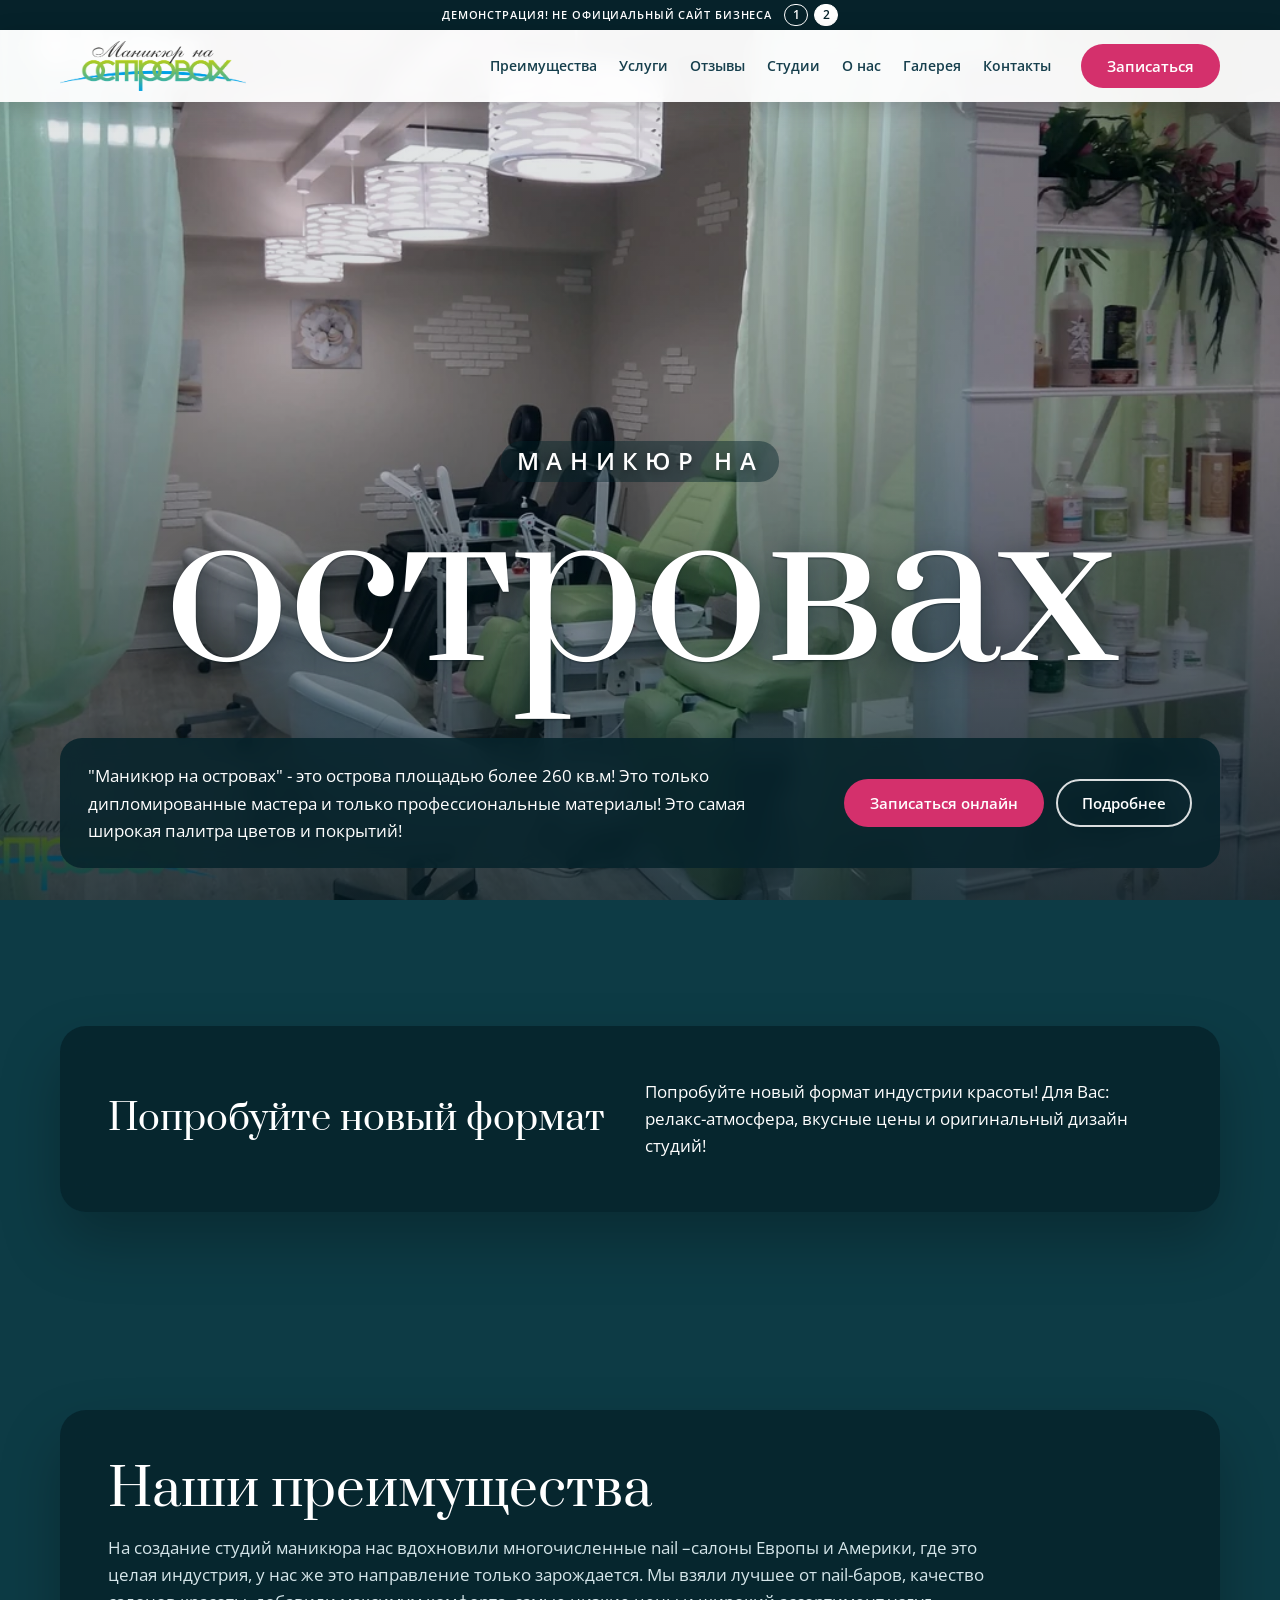
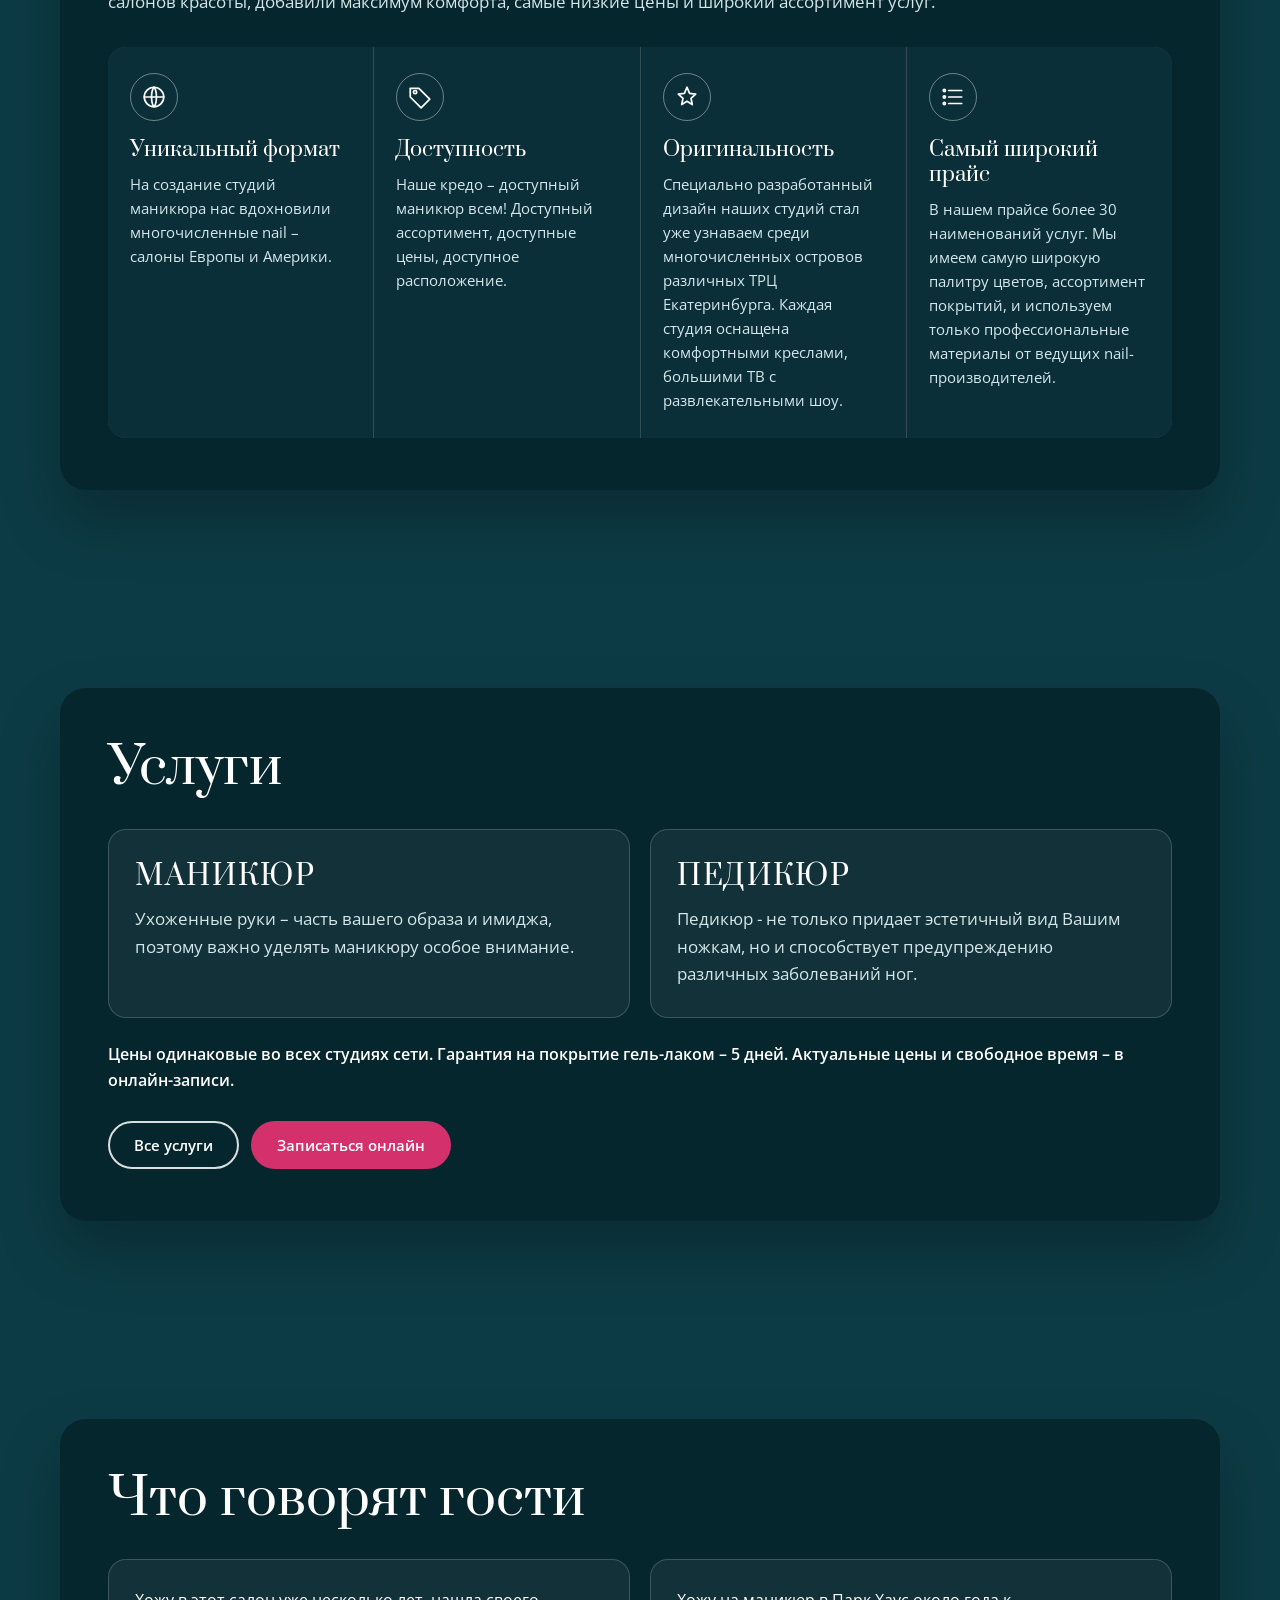
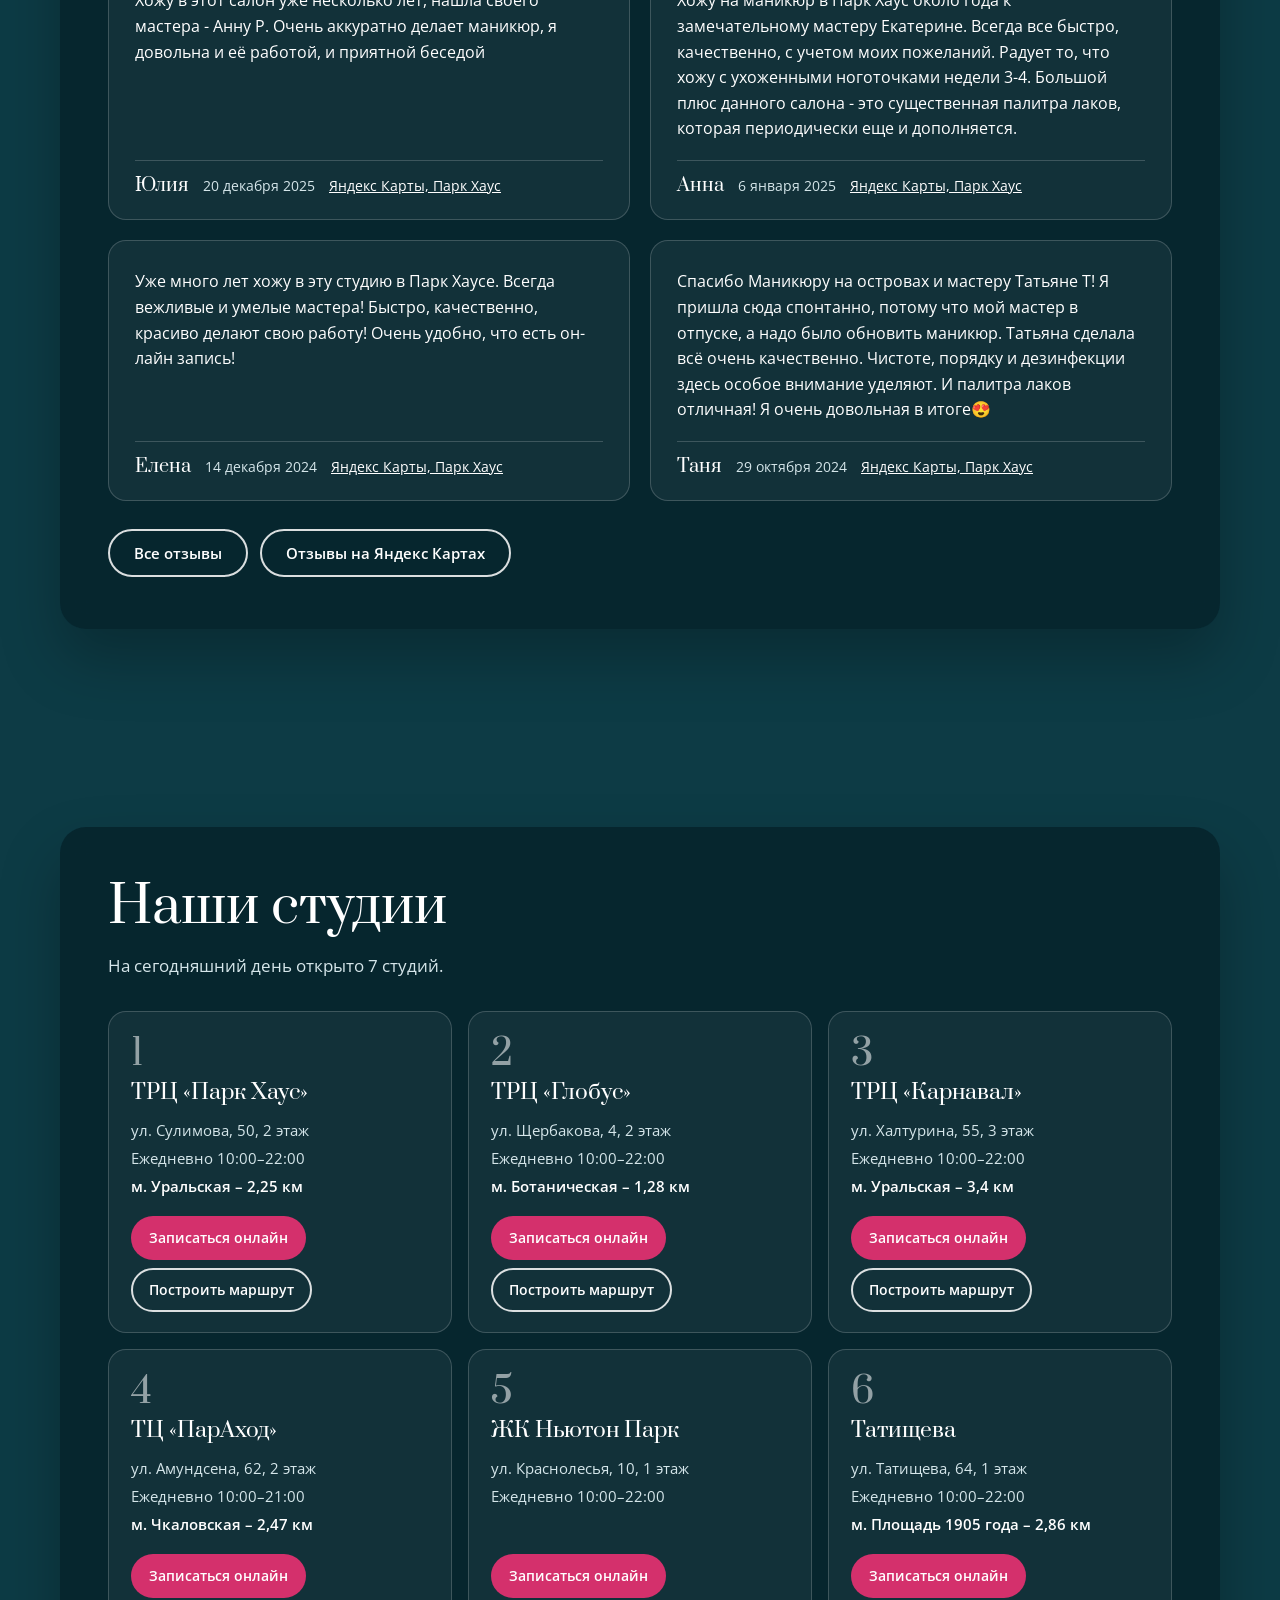
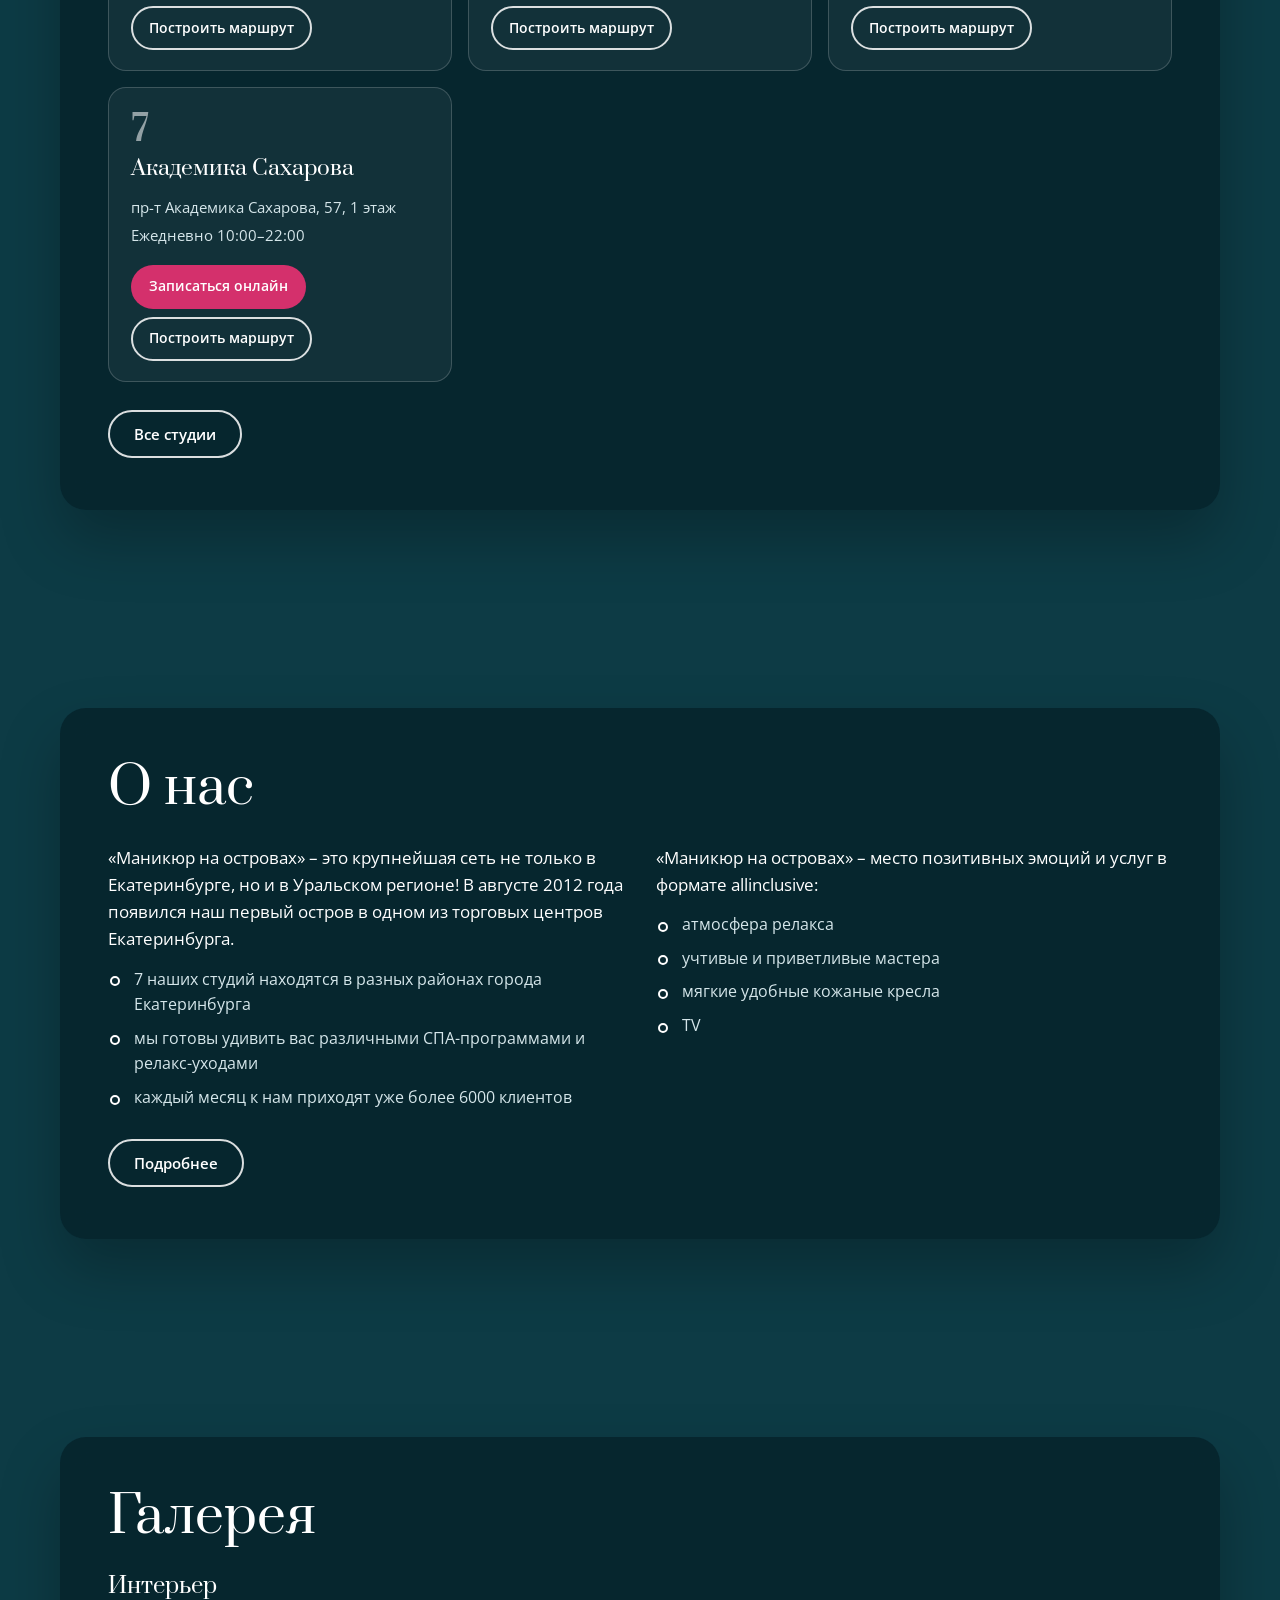
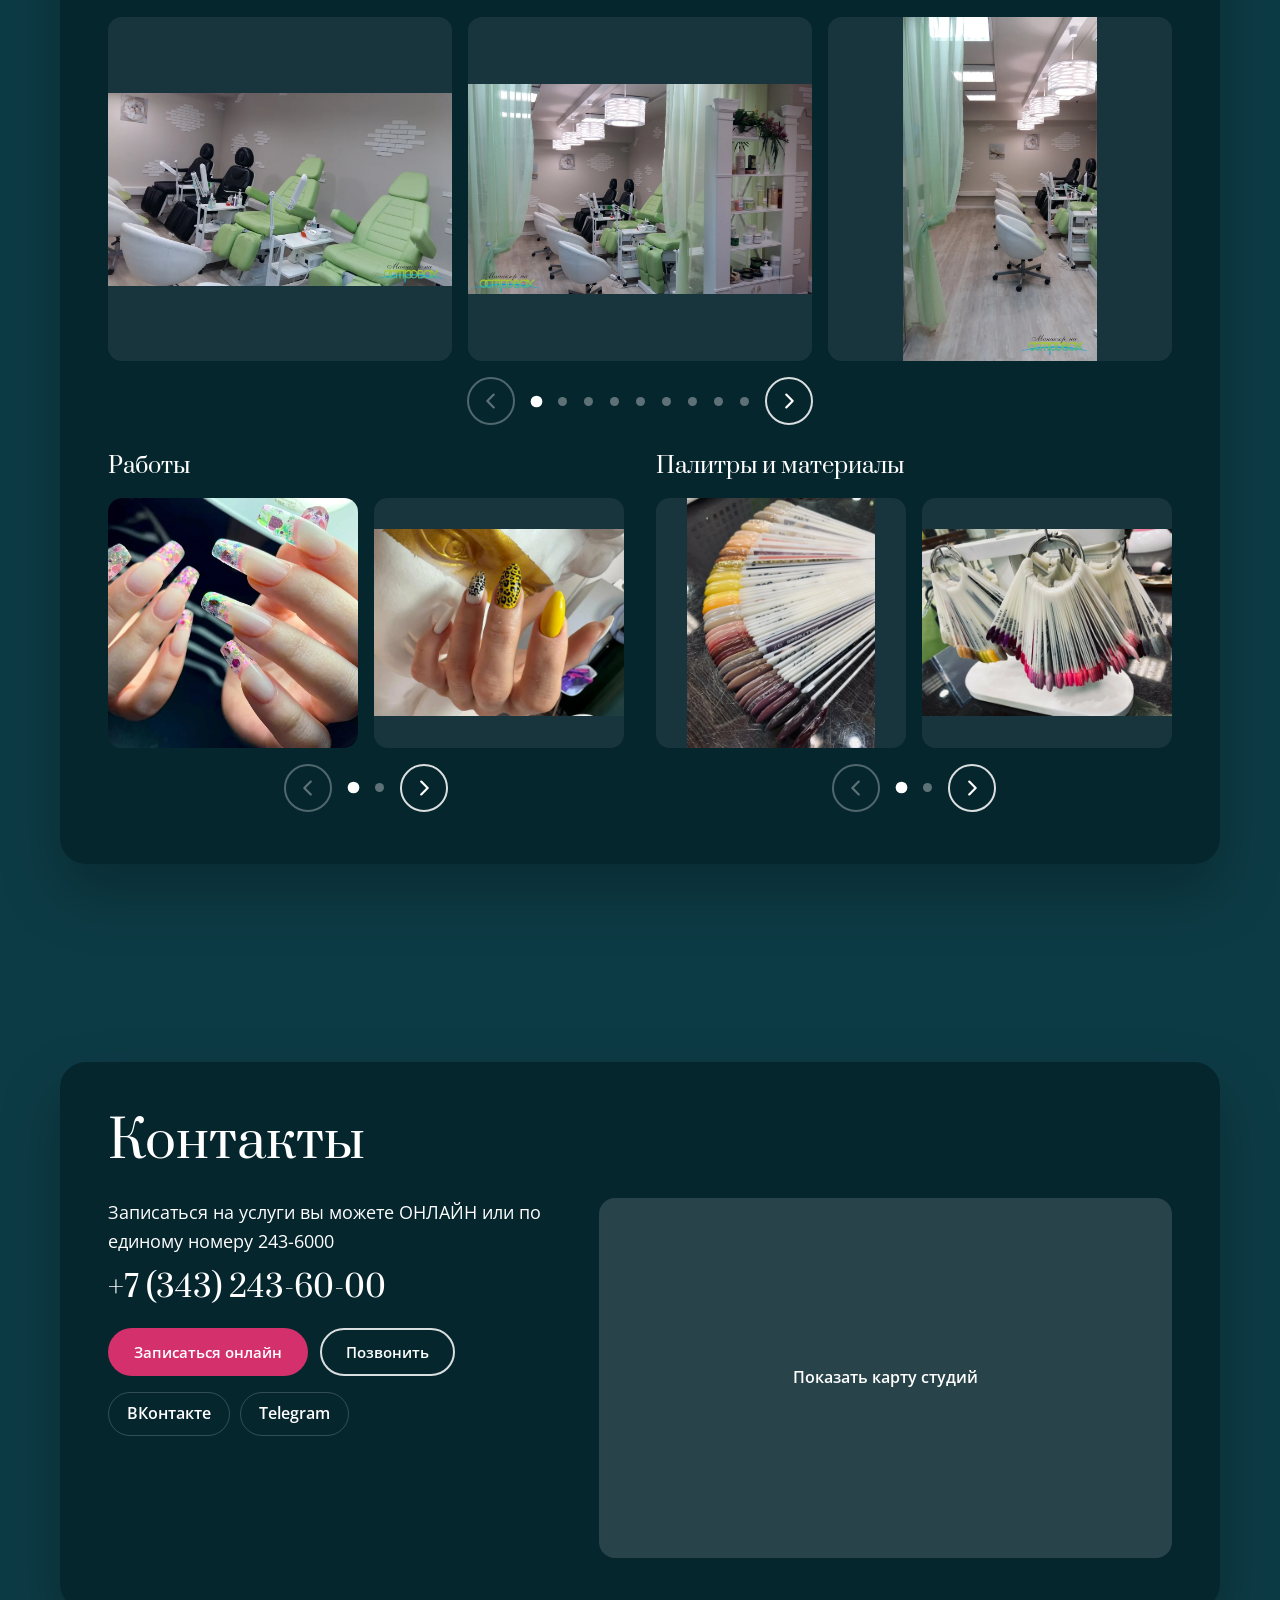
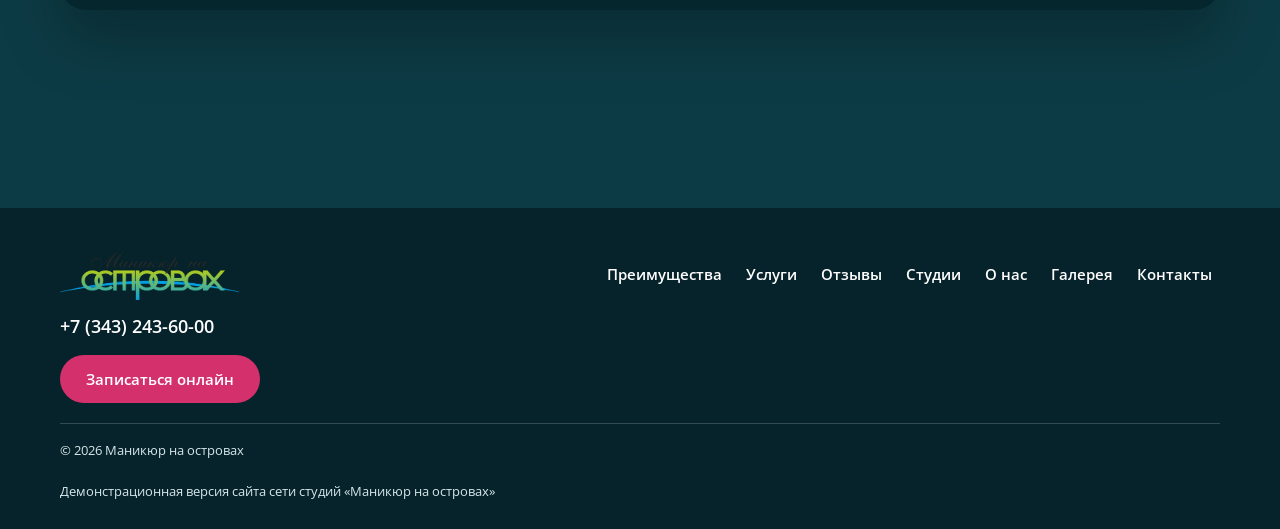
==== commit 17522b55: "Demo site" ====
--- a/v2/index.html
+++ b/v2/index.html
@@ -22,7 +22,7 @@
   <header class="hd">
     <a class="hd__logo" href="./"><img src="../logos/logo.png" width="480" height="129" alt="Маникюр на островах"></a>
     <nav class="hd__nav" aria-label="Разделы"><ul><li><a href="#preimushchestva">Преимущества</a></li><li><a href="#uslugi">Услуги</a></li><li><a href="#otzyvy">Отзывы</a></li><li><a href="#studii">Студии</a></li><li><a href="#o-nas">О нас</a></li><li><a href="#galereya">Галерея</a></li><li><a href="#kontakty">Контакты</a></li></ul></nav>
-    <a class="btn btn--pink hd__book" href="https://b11014.yclients.ru/" target="_blank" rel="noopener" data-book>Записаться</a>
+    <a class="btn btn--pink hd__book" href="https://yandex.ru/maps/org/manikyur_na_ostrovakh/81677943610/" target="_blank" rel="noopener">Записаться</a>
     <button class="menu-btn" type="button" aria-expanded="false" aria-controls="menu" aria-label="Открыть меню"><span></span><span></span><span></span></button>
   </header>
   <nav class="menu" id="menu" aria-label="Меню" hidden><ul><li><a href="#preimushchestva">Преимущества</a></li><li><a href="#uslugi">Услуги</a></li><li><a href="#otzyvy">Отзывы</a></li><li><a href="#studii">Студии</a></li><li><a href="#o-nas">О нас</a></li><li><a href="#galereya">Галерея</a></li><li><a href="#kontakty">Контакты</a></li></ul></nav>
@@ -35,7 +35,7 @@
   <h1 id="h1" class="stage__h"><span class="stage__pre">Маникюр на</span> <span class="stage__word">островах</span></h1>
   <div class="stage__foot">
     <p class="stage__lead">&quot;Маникюр на островах&quot; - это острова площадью более 260 кв.м! Это только дипломированные мастера и только профессиональные материалы! Это самая широкая палитра цветов и покрытий!</p>
-    <div class="acts"><a class="btn btn--pink" href="https://b11014.yclients.ru/" target="_blank" rel="noopener" data-book>Записаться онлайн</a><a class="btn btn--ghost" href="#uslugi">Подробнее</a></div>
+    <div class="acts"><a class="btn btn--pink" href="https://yandex.ru/maps/org/manikyur_na_ostrovakh/81677943610/" target="_blank" rel="noopener">Записаться онлайн</a><a class="btn btn--ghost" href="#uslugi">Подробнее</a></div>
   </div>
 </section>
 
@@ -51,7 +51,7 @@
   <h2 id="h-svc">Услуги</h2>
   <div class="svc__grid"><article class="svc svc--1"><h3>МАНИКЮР</h3><p>Ухоженные руки – часть вашего образа и имиджа, поэтому важно уделять маникюру особое внимание.</p></article><article class="svc svc--2"><h3>ПЕДИКЮР</h3><p>Педикюр - не только придает эстетичный вид Вашим ножкам, но и способствует предупреждению различных заболеваний ног.</p></article></div>
   <p class="services__after">Цены одинаковые во всех студиях сети. Гарантия на покрытие гель-лаком – 5 дней. Актуальные цены и свободное время – в онлайн-записи.</p>
-  <div class="acts"><a class="btn btn--line" href="https://ostrovamanikur.ru/service">Все услуги</a><a class="btn btn--pink" href="https://b11014.yclients.ru/" target="_blank" rel="noopener" data-book>Записаться онлайн</a></div>
+  <div class="acts"><a class="btn btn--line" href="https://ostrovamanikur.ru/service">Все услуги</a><a class="btn btn--pink" href="https://yandex.ru/maps/org/manikyur_na_ostrovakh/81677943610/" target="_blank" rel="noopener">Записаться онлайн</a></div>
 </div></section>
 
 <section class="panel reviews" id="otzyvy" aria-labelledby="h-rev"><div class="wrap">
@@ -63,7 +63,7 @@
 <section class="panel studios" id="studii" aria-labelledby="h-st"><div class="wrap">
   <h2 id="h-st">Наши студии</h2>
   <p class="intro">На сегодняшний день открыто 7 студий.</p>
-  <ul class="studios__list"><li class="studio"><span class="studio__n" aria-hidden="true">1</span><h3>ТРЦ «Парк Хаус»</h3><ul class="studio__facts"><li>ул. Сулимова, 50, 2 этаж</li><li>Ежедневно 10:00–22:00</li><li class="studio__metro">м. Уральская – 2,25 км</li></ul><div class="studio__acts"><a class="btn btn--pink btn--sm" href="https://b11014.yclients.ru/" target="_blank" rel="noopener" data-book>Записаться онлайн</a><a class="btn btn--line btn--sm" href="https://yandex.ru/maps/?rtext=~56.86305%2C60.630589&rtt=auto" target="_blank" rel="noopener">Построить маршрут</a></div></li><li class="studio"><span class="studio__n" aria-hidden="true">2</span><h3>ТРЦ «Глобус»</h3><ul class="studio__facts"><li>ул. Щербакова, 4, 2 этаж</li><li>Ежедневно 10:00–22:00</li><li class="studio__metro">м. Ботаническая – 1,28 км</li></ul><div class="studio__acts"><a class="btn btn--pink btn--sm" href="https://b11014.yclients.ru/" target="_blank" rel="noopener" data-book>Записаться онлайн</a><a class="btn btn--line btn--sm" href="https://yandex.ru/maps/?rtext=~56.788812%2C60.648731&rtt=auto" target="_blank" rel="noopener">Построить маршрут</a></div></li><li class="studio"><span class="studio__n" aria-hidden="true">3</span><h3>ТРЦ «Карнавал»</h3><ul class="studio__facts"><li>ул. Халтурина, 55, 3 этаж</li><li>Ежедневно 10:00–22:00</li><li class="studio__metro">м. Уральская – 3,4 км</li></ul><div class="studio__acts"><a class="btn btn--pink btn--sm" href="https://b11014.yclients.ru/" target="_blank" rel="noopener" data-book>Записаться онлайн</a><a class="btn btn--line btn--sm" href="https://yandex.ru/maps/?rtext=~56.853346%2C60.550406&rtt=auto" target="_blank" rel="noopener">Построить маршрут</a></div></li><li class="studio"><span class="studio__n" aria-hidden="true">4</span><h3>ТЦ «ПарАход»</h3><ul class="studio__facts"><li>ул. Амундсена, 62, 2 этаж</li><li>Ежедневно 10:00–21:00</li><li class="studio__metro">м. Чкаловская – 2,47 км</li></ul><div class="studio__acts"><a class="btn btn--pink btn--sm" href="https://b11014.yclients.ru/" target="_blank" rel="noopener" data-book>Записаться онлайн</a><a class="btn btn--line btn--sm" href="https://yandex.ru/maps/?rtext=~56.796874%2C60.579021&rtt=auto" target="_blank" rel="noopener">Построить маршрут</a></div></li><li class="studio"><span class="studio__n" aria-hidden="true">5</span><h3>ЖК Ньютон Парк</h3><ul class="studio__facts"><li>ул. Краснолесья, 10, 1 этаж</li><li>Ежедневно 10:00–22:00</li></ul><div class="studio__acts"><a class="btn btn--pink btn--sm" href="https://b11014.yclients.ru/" target="_blank" rel="noopener" data-book>Записаться онлайн</a><a class="btn btn--line btn--sm" href="https://yandex.ru/maps/?rtext=~56.778398%2C60.548983&rtt=auto" target="_blank" rel="noopener">Построить маршрут</a></div></li><li class="studio"><span class="studio__n" aria-hidden="true">6</span><h3>Татищева</h3><ul class="studio__facts"><li>ул. Татищева, 64, 1 этаж</li><li>Ежедневно 10:00–22:00</li><li class="studio__metro">м. Площадь 1905 года – 2,86 км</li></ul><div class="studio__acts"><a class="btn btn--pink btn--sm" href="https://b11014.yclients.ru/" target="_blank" rel="noopener" data-book>Записаться онлайн</a><a class="btn btn--line btn--sm" href="https://yandex.ru/maps/?rtext=~56.836131%2C60.555328&rtt=auto" target="_blank" rel="noopener">Построить маршрут</a></div></li><li class="studio"><span class="studio__n" aria-hidden="true">7</span><h3>Академика Сахарова</h3><ul class="studio__facts"><li>пр-т Академика Сахарова, 57, 1 этаж</li><li>Ежедневно 10:00–22:00</li></ul><div class="studio__acts"><a class="btn btn--pink btn--sm" href="https://b11014.yclients.ru/" target="_blank" rel="noopener" data-book>Записаться онлайн</a><a class="btn btn--line btn--sm" href="https://yandex.ru/maps/?rtext=~56.786606%2C60.512614&rtt=auto" target="_blank" rel="noopener">Построить маршрут</a></div></li></ul>
+  <ul class="studios__list"><li class="studio"><span class="studio__n" aria-hidden="true">1</span><h3>ТРЦ «Парк Хаус»</h3><ul class="studio__facts"><li>ул. Сулимова, 50, 2 этаж</li><li>Ежедневно 10:00–22:00</li><li class="studio__metro">м. Уральская – 2,25 км</li></ul><div class="studio__acts"><a class="btn btn--pink btn--sm" href="https://yandex.ru/maps/org/manikur_na_ostrovakh/1589084948/" target="_blank" rel="noopener">Записаться онлайн</a><a class="btn btn--line btn--sm" href="https://yandex.ru/maps/?rtext=~56.86305%2C60.630589&rtt=auto" target="_blank" rel="noopener">Построить маршрут</a></div></li><li class="studio"><span class="studio__n" aria-hidden="true">2</span><h3>ТРЦ «Глобус»</h3><ul class="studio__facts"><li>ул. Щербакова, 4, 2 этаж</li><li>Ежедневно 10:00–22:00</li><li class="studio__metro">м. Ботаническая – 1,28 км</li></ul><div class="studio__acts"><a class="btn btn--pink btn--sm" href="https://yandex.ru/maps/org/manikyur_na_ostrovakh/109927364092/" target="_blank" rel="noopener">Записаться онлайн</a><a class="btn btn--line btn--sm" href="https://yandex.ru/maps/?rtext=~56.788812%2C60.648731&rtt=auto" target="_blank" rel="noopener">Построить маршрут</a></div></li><li class="studio"><span class="studio__n" aria-hidden="true">3</span><h3>ТРЦ «Карнавал»</h3><ul class="studio__facts"><li>ул. Халтурина, 55, 3 этаж</li><li>Ежедневно 10:00–22:00</li><li class="studio__metro">м. Уральская – 3,4 км</li></ul><div class="studio__acts"><a class="btn btn--pink btn--sm" href="https://yandex.ru/maps/org/manikyur_na_ostrovakh/15016337026/" target="_blank" rel="noopener">Записаться онлайн</a><a class="btn btn--line btn--sm" href="https://yandex.ru/maps/?rtext=~56.853346%2C60.550406&rtt=auto" target="_blank" rel="noopener">Построить маршрут</a></div></li><li class="studio"><span class="studio__n" aria-hidden="true">4</span><h3>ТЦ «ПарАход»</h3><ul class="studio__facts"><li>ул. Амундсена, 62, 2 этаж</li><li>Ежедневно 10:00–21:00</li><li class="studio__metro">м. Чкаловская – 2,47 км</li></ul><div class="studio__acts"><a class="btn btn--pink btn--sm" href="https://yandex.ru/maps/org/manikyur_na_ostrovakh/81677943610/" target="_blank" rel="noopener">Записаться онлайн</a><a class="btn btn--line btn--sm" href="https://yandex.ru/maps/?rtext=~56.796874%2C60.579021&rtt=auto" target="_blank" rel="noopener">Построить маршрут</a></div></li><li class="studio"><span class="studio__n" aria-hidden="true">5</span><h3>ЖК Ньютон Парк</h3><ul class="studio__facts"><li>ул. Краснолесья, 10, 1 этаж</li><li>Ежедневно 10:00–22:00</li></ul><div class="studio__acts"><a class="btn btn--pink btn--sm" href="https://yandex.ru/maps/org/manikyur_na_ostrovakh/106670643487/" target="_blank" rel="noopener">Записаться онлайн</a><a class="btn btn--line btn--sm" href="https://yandex.ru/maps/?rtext=~56.778398%2C60.548983&rtt=auto" target="_blank" rel="noopener">Построить маршрут</a></div></li><li class="studio"><span class="studio__n" aria-hidden="true">6</span><h3>Татищева</h3><ul class="studio__facts"><li>ул. Татищева, 64, 1 этаж</li><li>Ежедневно 10:00–22:00</li><li class="studio__metro">м. Площадь 1905 года – 2,86 км</li></ul><div class="studio__acts"><a class="btn btn--pink btn--sm" href="https://yandex.ru/maps/org/manikyur_na_ostrovakh/191904943247/" target="_blank" rel="noopener">Записаться онлайн</a><a class="btn btn--line btn--sm" href="https://yandex.ru/maps/?rtext=~56.836131%2C60.555328&rtt=auto" target="_blank" rel="noopener">Построить маршрут</a></div></li><li class="studio"><span class="studio__n" aria-hidden="true">7</span><h3>Академика Сахарова</h3><ul class="studio__facts"><li>пр-т Академика Сахарова, 57, 1 этаж</li><li>Ежедневно 10:00–22:00</li></ul><div class="studio__acts"><a class="btn btn--pink btn--sm" href="https://yandex.ru/maps/org/manikyur_na_ostrovakh/160640105200/" target="_blank" rel="noopener">Записаться онлайн</a><a class="btn btn--line btn--sm" href="https://yandex.ru/maps/?rtext=~56.786606%2C60.512614&rtt=auto" target="_blank" rel="noopener">Построить маршрут</a></div></li></ul>
   <div class="acts"><a class="btn btn--line" href="https://ostrovamanikur.ru/master">Все студии</a></div>
 </div></section>
 
@@ -103,7 +103,7 @@
     <div class="contacts__info">
       <p class="contacts__txt">Записаться на услуги вы можете ОНЛАЙН или по единому номеру 243-6000</p>
       <p class="contacts__tel"><a href="tel:+73432436000">+7 (343) 243-60-00</a></p>
-      <div class="acts"><a class="btn btn--pink" href="https://b11014.yclients.ru/" target="_blank" rel="noopener" data-book>Записаться онлайн</a><a class="btn btn--line" href="tel:+73432436000">Позвонить</a></div>
+      <div class="acts"><a class="btn btn--pink" href="https://yandex.ru/maps/org/manikyur_na_ostrovakh/81677943610/" target="_blank" rel="noopener">Записаться онлайн</a><a class="btn btn--line" href="tel:+73432436000">Позвонить</a></div>
       <ul class="chats"><li><a href="https://vk.com/ostrovamanikur" target="_blank" rel="noopener">ВКонтакте</a></li><li><a href="https://t.me/manikur_na_ostrovah" target="_blank" rel="noopener">Telegram</a></li></ul>
     </div>
     <div class="map"><button class="map__call" type="button" data-src="https://yandex.ru/map-widget/v1/?ll=60.5800%2C56.8210&amp;z=11&amp;pt=60.630589%2C56.86305%2Cpm2gnm1~60.648731%2C56.788812%2Cpm2gnm2~60.550406%2C56.853346%2Cpm2gnm3~60.579021%2C56.796874%2Cpm2gnm4~60.548983%2C56.778398%2Cpm2gnm5~60.555328%2C56.836131%2Cpm2gnm6~60.512614%2C56.786606%2Cpm2gnm7">Показать карту студий</button></div>
@@ -112,15 +112,11 @@
 
 </main>
 <footer class="foot"><div class="wrap">
-  <div class="foot__brand"><img src="../logos/logo.png" width="480" height="129" alt="Маникюр на островах" loading="lazy"><p><a href="tel:+73432436000">+7 (343) 243-60-00</a></p><a class="btn btn--pink" href="https://b11014.yclients.ru/" target="_blank" rel="noopener" data-book>Записаться онлайн</a></div>
+  <div class="foot__brand"><img src="../logos/logo.png" width="480" height="129" alt="Маникюр на островах" loading="lazy"><p><a href="tel:+73432436000">+7 (343) 243-60-00</a></p><a class="btn btn--pink" href="https://yandex.ru/maps/org/manikyur_na_ostrovakh/81677943610/" target="_blank" rel="noopener">Записаться онлайн</a></div>
   <nav class="foot__nav" aria-label="Разделы сайта"><ul><li><a href="#preimushchestva">Преимущества</a></li><li><a href="#uslugi">Услуги</a></li><li><a href="#otzyvy">Отзывы</a></li><li><a href="#studii">Студии</a></li><li><a href="#o-nas">О нас</a></li><li><a href="#galereya">Галерея</a></li><li><a href="#kontakty">Контакты</a></li></ul></nav>
   <p class="foot__copy">© 2026 Маникюр на островах</p>
   <p class="foot__demo">Демонстрационная версия сайта сети студий «Маникюр на островах»</p>
 </div></footer>
-<dialog class="bk" id="bk" aria-label="Записаться онлайн">
-  <div class="bk__bar"><p class="bk__t">Записаться онлайн</p><button class="bk__close" type="button" aria-label="Закрыть">×</button></div>
-  <iframe class="bk__frame" title="Записаться онлайн" data-src="https://b11014.yclients.ru/"></iframe>
-</dialog>
 <script src="../js/site.js"></script>
 <script src="../js/reel.js"></script>
 <script src="../js/isle.js"></script>
--- a/css/v2.css
+++ b/css/v2.css
@@ -6,7 +6,7 @@
   --shot-bg:rgba(255,255,255,.07);--dot:rgba(255,255,255,.35);--dot-on:#fff;--map-bg:rgba(255,255,255,.08);
   --glass:rgba(6,36,44,.86)
 }
-/* chrome: strip, header, menu, buttons, reels, booking panel */
+/* chrome: strip, header, menu, buttons, reels, map */
 *,*::before,*::after{box-sizing:border-box}
 html{-webkit-text-size-adjust:100%;scroll-padding-top:calc(var(--top-h,110px) + 8px)}
 body{margin:0;font:400 1rem/1.6 'Open Sans',Arial,sans-serif;color:var(--ink);background:var(--page)}
@@ -80,16 +80,6 @@
 @media (max-width:899px){.reel{--per:2}}
 @media (max-width:599px){.reel{--per:1}.reel__slide{flex-basis:84%}.reel__dot{flex-basis:22px}}
 
-/* booking panel (opens from the left, like the old site widget) */
-.bk{margin:0;inset:0 auto 0 0;width:min(460px,100vw);height:100dvh;max-height:none;max-width:none;padding:0;border:0;background:#fff;color:#1d2a33;display:none;flex-direction:column;box-shadow:12px 0 40px rgba(0,0,0,.25)}
-.bk[open]{display:flex;animation:bk-in .3s ease-out}
-.bk::backdrop{background:rgba(5,30,40,.55)}
-.bk__bar{display:flex;align-items:center;justify-content:space-between;gap:12px;padding:8px 8px 8px 20px;border-bottom:1px solid #e3ebef}
-.bk__t{font:600 1rem/1.2 'Open Sans',Arial,sans-serif}
-.bk__close{width:48px;height:48px;border:0;border-radius:50%;background:#eef4f6;font-size:1.75rem;line-height:1;cursor:pointer;color:#1d2a33}
-.bk__frame{flex:1;width:100%;border:0}
-@keyframes bk-in{from{transform:translateX(-100%)}to{transform:none}}
-
 .map{border-radius:16px;overflow:hidden;min-height:360px;background:var(--map-bg)}
 .map iframe{display:block;width:100%;height:100%;min-height:360px;border:0}
 .map__call{width:100%;height:100%;min-height:360px;border:0;background:transparent;color:inherit;font:600 1rem/1.2 'Open Sans',Arial,sans-serif;cursor:pointer}
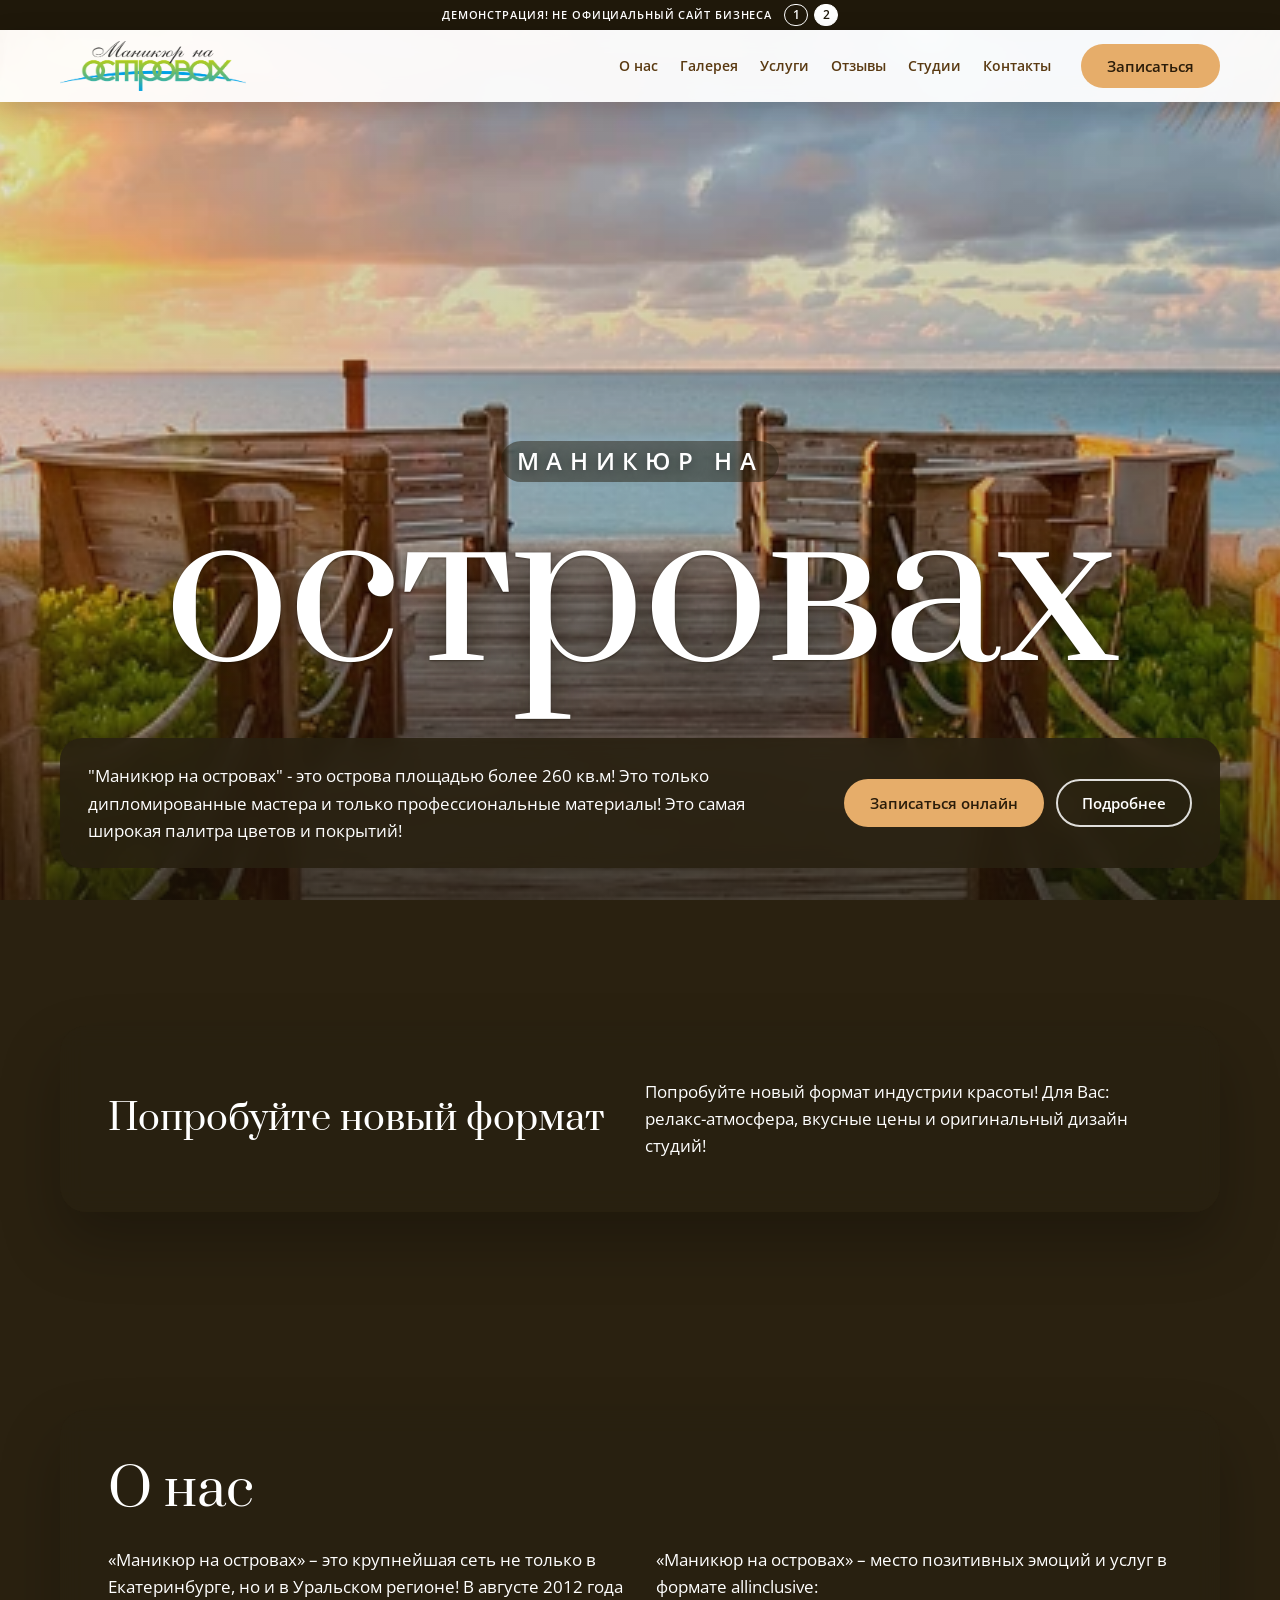
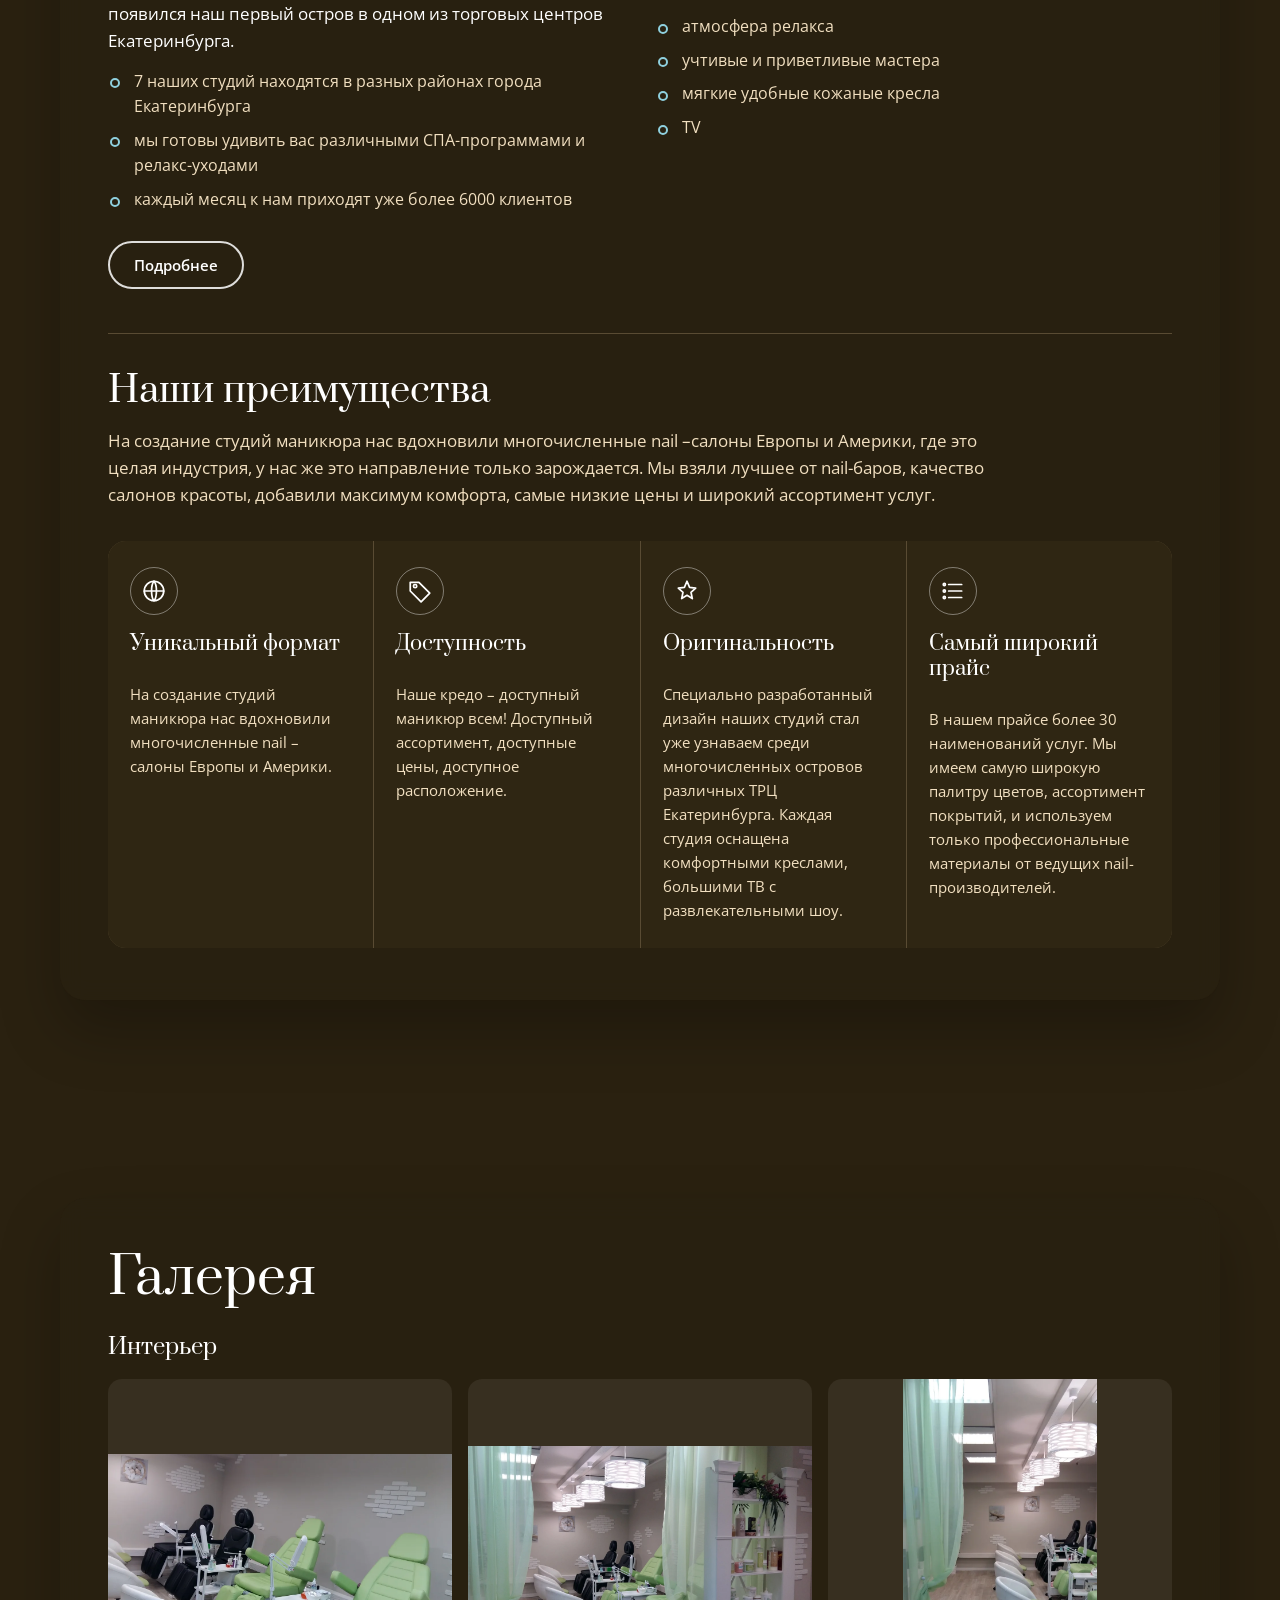
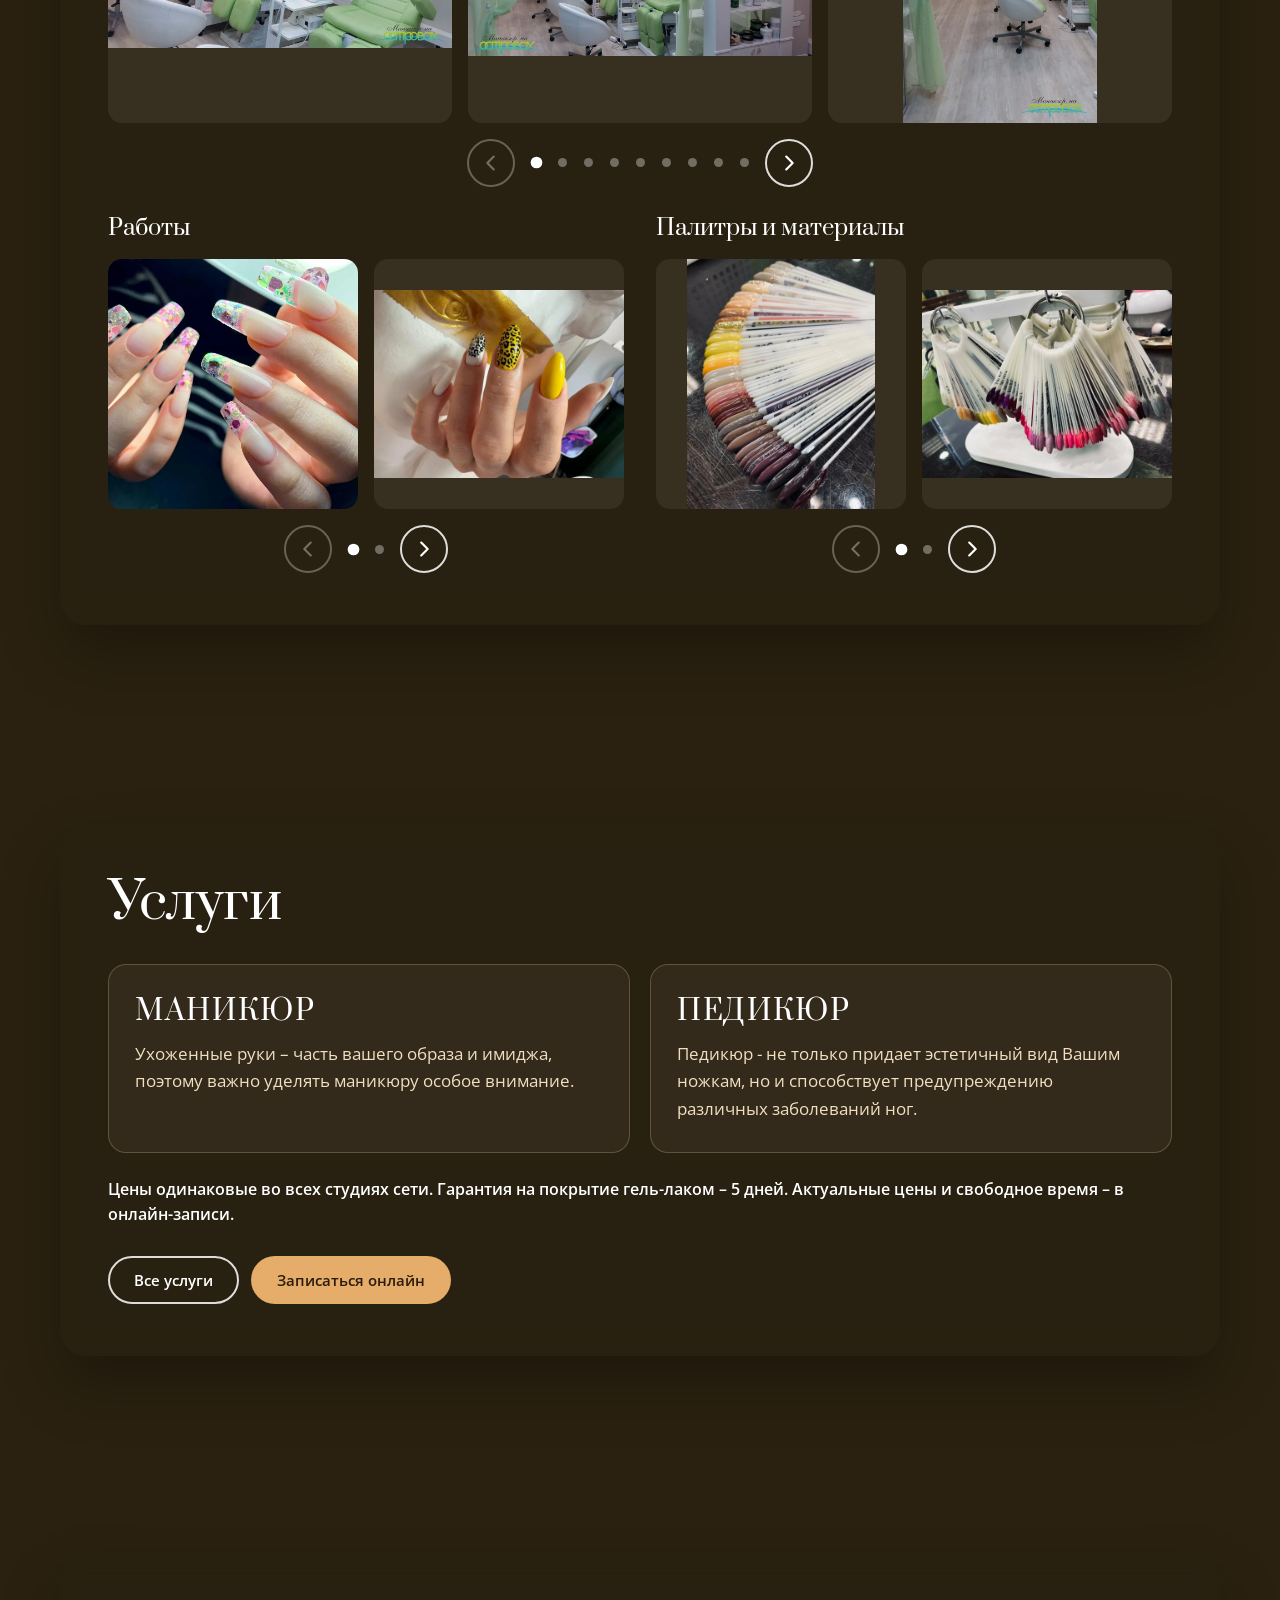
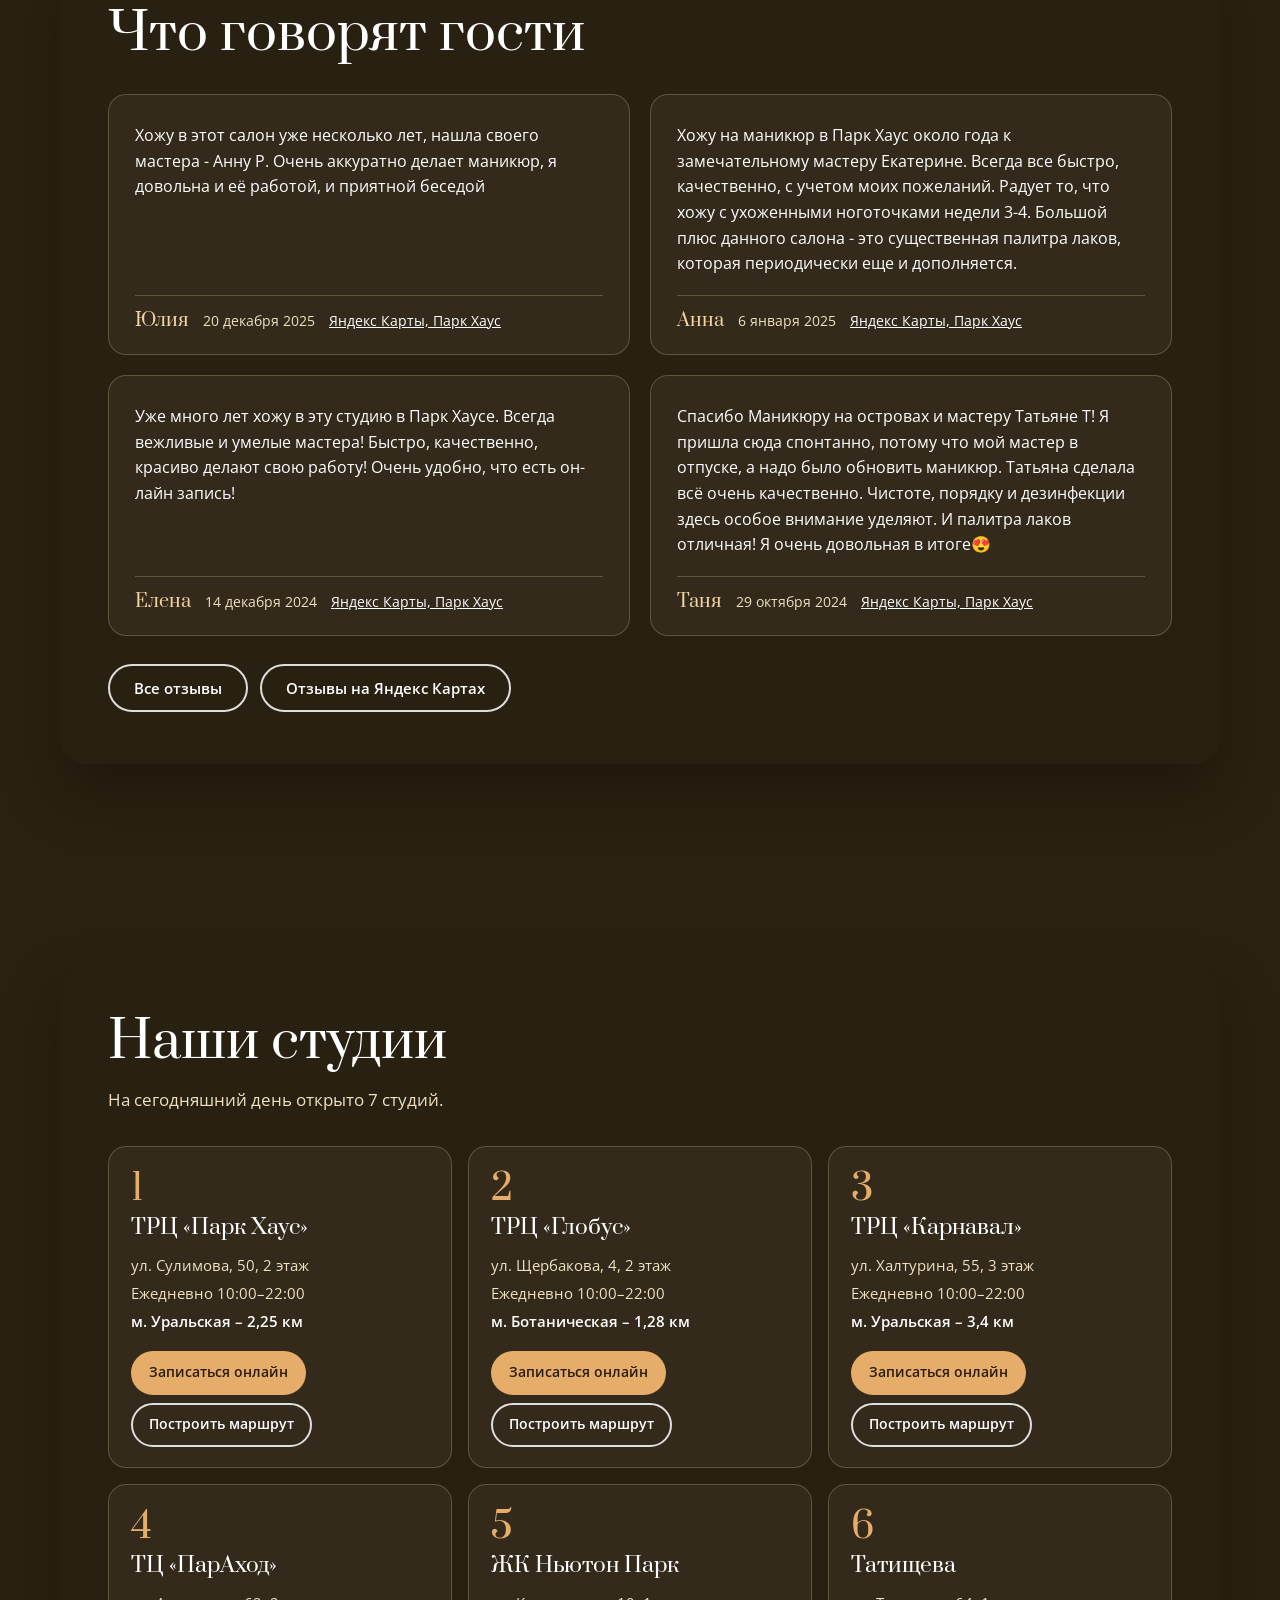
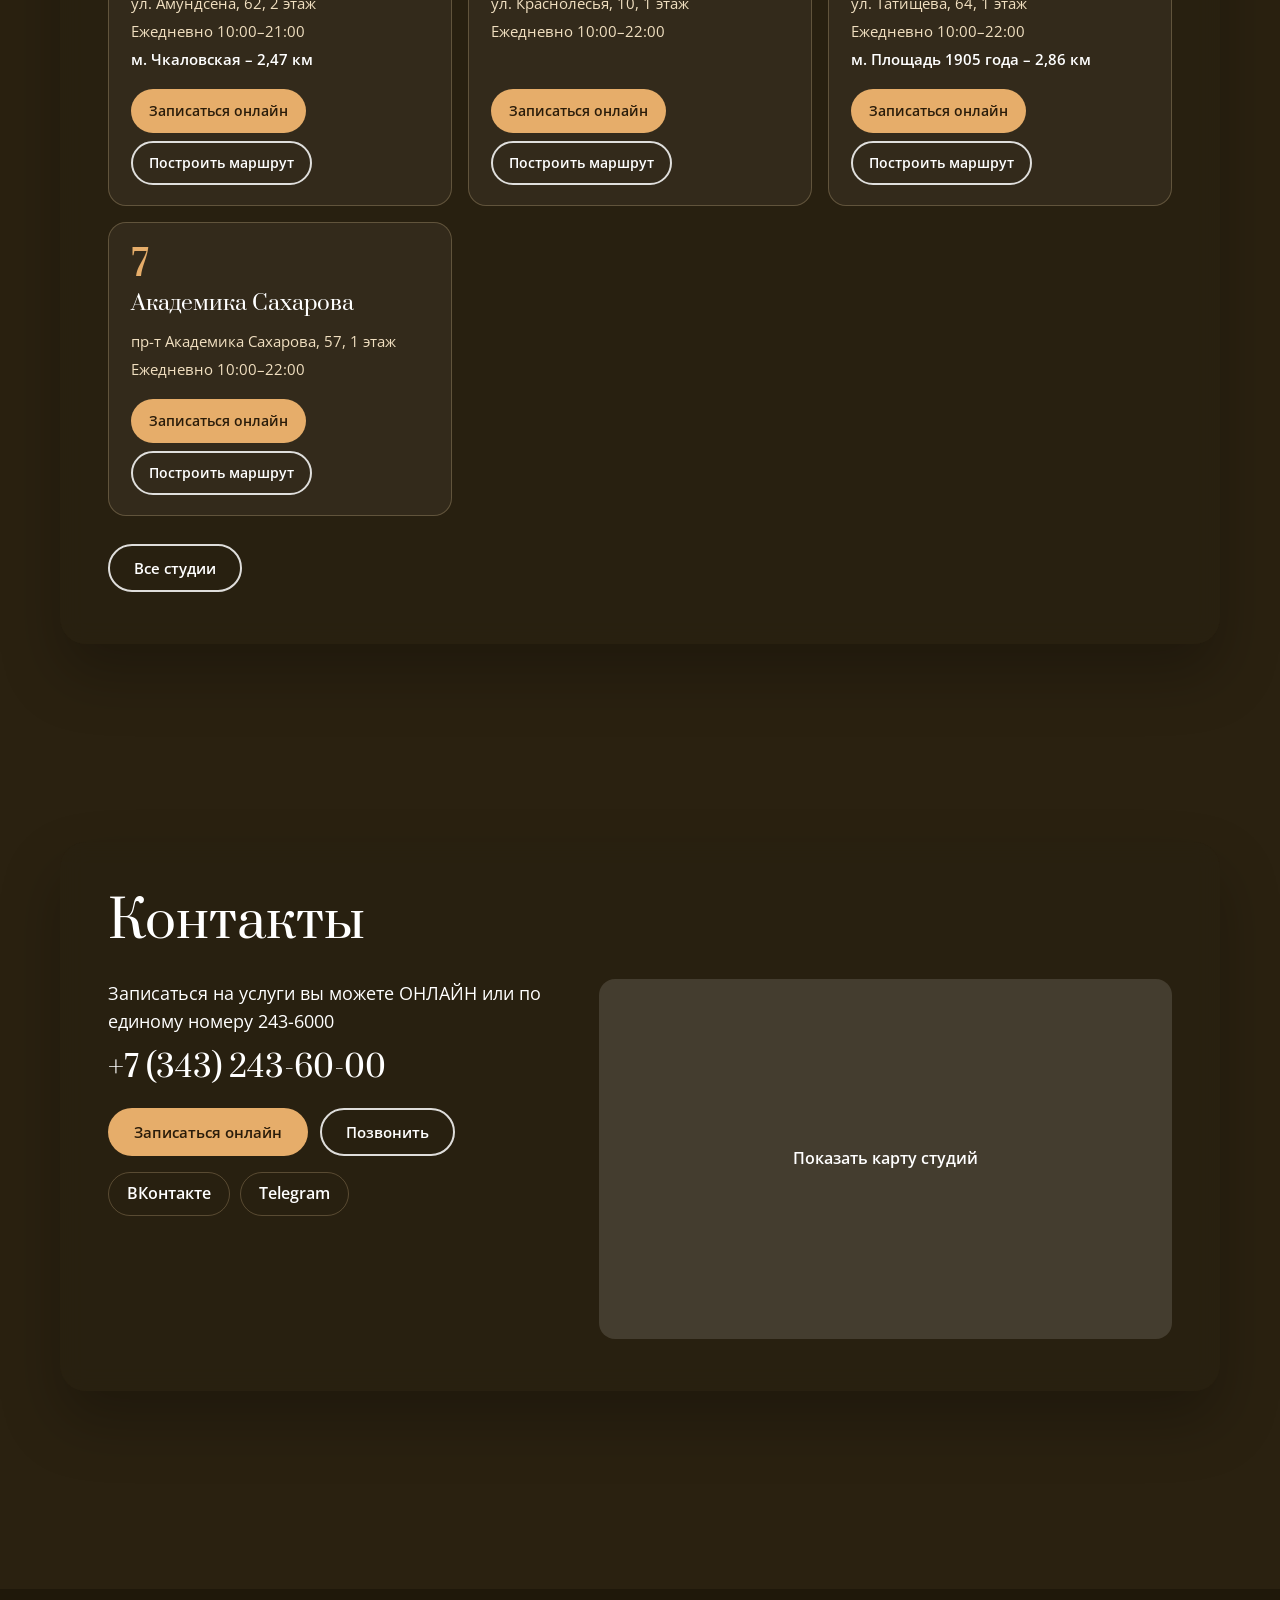
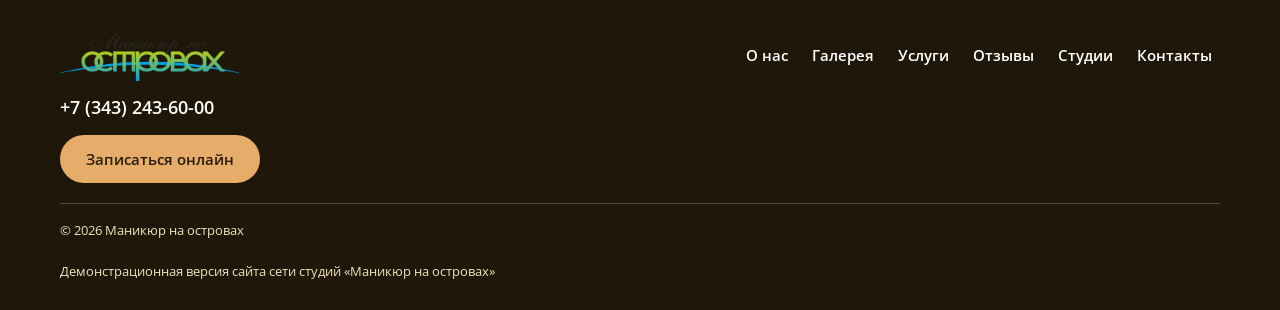
==== commit 81d2e4da: "Demo site" ====
--- a/v2/index.html
+++ b/v2/index.html
@@ -6,7 +6,7 @@
 <meta name="robots" content="noindex, nofollow">
 <title>Маникюр на островах · сеть студий маникюра и педикюра в Екатеринбурге</title>
 <meta name="description" content="Маникюр на островах · сеть из 7 студий маникюра и педикюра в Екатеринбурге: ТРЦ и жилые кварталы, единый телефон, онлайн-запись, работаем с 2012 года.">
-<meta name="theme-color" content="#0d3b45">
+<meta name="theme-color" content="#2a2110">
 <link rel="icon" sizes="any" href="../logos/favicon.ico">
 <link rel="icon" type="image/png" sizes="32x32" href="../logos/favicon-32x32.png">
 <link rel="apple-touch-icon" sizes="180x180" href="../logos/apple-touch-icon.png">
@@ -21,14 +21,14 @@
   <div class="demo"><p class="demo__txt">ДЕМОНСТРАЦИЯ! НЕ ОФИЦИАЛЬНЫЙ САЙТ БИЗНЕСА</p><nav class="demo__sw" aria-label="Версии сайта"><a href="../" aria-label="Версия 1">1</a><a href="./" aria-current="page" aria-label="Версия 2">2</a></nav></div>
   <header class="hd">
     <a class="hd__logo" href="./"><img src="../logos/logo.png" width="480" height="129" alt="Маникюр на островах"></a>
-    <nav class="hd__nav" aria-label="Разделы"><ul><li><a href="#preimushchestva">Преимущества</a></li><li><a href="#uslugi">Услуги</a></li><li><a href="#otzyvy">Отзывы</a></li><li><a href="#studii">Студии</a></li><li><a href="#o-nas">О нас</a></li><li><a href="#galereya">Галерея</a></li><li><a href="#kontakty">Контакты</a></li></ul></nav>
+    <nav class="hd__nav" aria-label="Разделы"><ul><li><a href="#o-nas">О нас</a></li><li><a href="#galereya">Галерея</a></li><li><a href="#uslugi">Услуги</a></li><li><a href="#otzyvy">Отзывы</a></li><li><a href="#studii">Студии</a></li><li><a href="#kontakty">Контакты</a></li></ul></nav>
     <a class="btn btn--pink hd__book" href="https://yandex.ru/maps/org/manikyur_na_ostrovakh/81677943610/" target="_blank" rel="noopener">Записаться</a>
     <button class="menu-btn" type="button" aria-expanded="false" aria-controls="menu" aria-label="Открыть меню"><span></span><span></span><span></span></button>
   </header>
-  <nav class="menu" id="menu" aria-label="Меню" hidden><ul><li><a href="#preimushchestva">Преимущества</a></li><li><a href="#uslugi">Услуги</a></li><li><a href="#otzyvy">Отзывы</a></li><li><a href="#studii">Студии</a></li><li><a href="#o-nas">О нас</a></li><li><a href="#galereya">Галерея</a></li><li><a href="#kontakty">Контакты</a></li></ul></nav>
+  <nav class="menu" id="menu" aria-label="Меню" hidden><ul><li><a href="#o-nas">О нас</a></li><li><a href="#galereya">Галерея</a></li><li><a href="#uslugi">Услуги</a></li><li><a href="#otzyvy">Отзывы</a></li><li><a href="#studii">Студии</a></li><li><a href="#kontakty">Контакты</a></li></ul></nav>
 </div>
 <div class="top-space" aria-hidden="true"></div>
-<div class="bg" aria-hidden="true"><img class="bg__img" src="../img/i02.webp" width="1200" height="732" alt="" fetchpriority="high"><span class="bg__shade"></span></div>
+<div class="bg" aria-hidden="true"><img class="bg__img" src="../img/h01.webp" width="1200" height="300" alt="" fetchpriority="high"><span class="bg__shade"></span></div>
 <div class="curtain" aria-hidden="true"></div>
 <main id="main">
 <section class="stage" aria-labelledby="h1">
@@ -41,32 +41,6 @@
 
 <section class="panel newfmt" aria-labelledby="h-new"><div class="wrap"><h2 id="h-new">Попробуйте новый формат</h2><p>Попробуйте новый формат индустрии красоты! Для Вас: релакс-атмосфера, вкусные цены и оригинальный дизайн студий!</p></div></section>
 
-<section class="panel adv" id="preimushchestva" aria-labelledby="h-adv"><div class="wrap">
-  <h2 id="h-adv">Наши преимущества</h2>
-  <p class="intro">На создание студий маникюра нас вдохновили многочисленные nail –салоны Европы и Америки, где это целая индустрия, у нас же это направление только зарождается. Мы взяли лучшее от nail-баров, качество салонов красоты, добавили максимум комфорта, самые низкие цены и широкий ассортимент услуг.</p>
-  <ul class="adv__list"><li class="adv__card adv__card--1"><span class="adv__ico"><svg viewBox="0 0 24 24" aria-hidden="true"><circle cx="12" cy="12" r="9"/><path d="M3 12h18M12 3c3 3.2 3 14.8 0 18M12 3c-3 3.2-3 14.8 0 18"/></svg></span><h3>Уникальный формат</h3><p>На создание студий маникюра нас вдохновили многочисленные nail –салоны Европы и Америки.</p></li><li class="adv__card adv__card--2"><span class="adv__ico"><svg viewBox="0 0 24 24" aria-hidden="true"><path d="M3 12V4h8l10 10-8 8L3 12z"/><circle cx="7.5" cy="7.5" r="1.5"/></svg></span><h3>Доступность</h3><p>Наше кредо – доступный маникюр всем! Доступный ассортимент, доступные цены, доступное расположение.</p></li><li class="adv__card adv__card--3"><span class="adv__ico"><svg viewBox="0 0 24 24" aria-hidden="true"><path d="M12 3l2.4 5.6L20 9.3l-4.3 3.9 1.2 5.8L12 16l-4.9 3 1.2-5.8L4 9.3l5.6-.7z"/></svg></span><h3>Оригинальность</h3><p>Специально разработанный дизайн наших студий стал уже узнаваем среди многочисленных островов различных ТРЦ Екатеринбурга. Каждая студия оснащена комфортными креслами, большими ТВ с развлекательными шоу.</p></li><li class="adv__card adv__card--4"><span class="adv__ico"><svg viewBox="0 0 24 24" aria-hidden="true"><path d="M8 6h12M8 12h12M8 18h12"/><circle cx="4" cy="6" r="1"/><circle cx="4" cy="12" r="1"/><circle cx="4" cy="18" r="1"/></svg></span><h3>Самый широкий прайс</h3><p>В нашем прайсе более 30 наименований услуг. Мы имеем самую широкую палитру цветов, ассортимент покрытий, и используем только профессиональные материалы от ведущих nail-производителей.</p></li></ul>
-</div></section>
-
-<section class="panel services" id="uslugi" aria-labelledby="h-svc"><div class="wrap">
-  <h2 id="h-svc">Услуги</h2>
-  <div class="svc__grid"><article class="svc svc--1"><h3>МАНИКЮР</h3><p>Ухоженные руки – часть вашего образа и имиджа, поэтому важно уделять маникюру особое внимание.</p></article><article class="svc svc--2"><h3>ПЕДИКЮР</h3><p>Педикюр - не только придает эстетичный вид Вашим ножкам, но и способствует предупреждению различных заболеваний ног.</p></article></div>
-  <p class="services__after">Цены одинаковые во всех студиях сети. Гарантия на покрытие гель-лаком – 5 дней. Актуальные цены и свободное время – в онлайн-записи.</p>
-  <div class="acts"><a class="btn btn--line" href="https://ostrovamanikur.ru/service">Все услуги</a><a class="btn btn--pink" href="https://yandex.ru/maps/org/manikyur_na_ostrovakh/81677943610/" target="_blank" rel="noopener">Записаться онлайн</a></div>
-</div></section>
-
-<section class="panel reviews" id="otzyvy" aria-labelledby="h-rev"><div class="wrap">
-  <h2 id="h-rev">Что говорят гости</h2>
-  <div class="quotes"><figure class="quote"><blockquote><p>Хожу в этот салон уже несколько лет, нашла своего мастера - Анну Р. Очень аккуратно делает маникюр, я довольна и её работой, и приятной беседой</p></blockquote><figcaption><span class="quote__who">Юлия</span><time datetime="2025-12-20">20 декабря 2025</time><a href="https://yandex.ru/maps/org/manikur_na_ostrovakh/1589084948/reviews/" target="_blank" rel="noopener">Яндекс Карты, Парк Хаус</a></figcaption></figure><figure class="quote"><blockquote><p>Хожу на маникюр в Парк Хаус около года к замечательному мастеру Екатерине. Всегда все быстро, качественно, с учетом моих пожеланий. Радует то, что хожу с ухоженными ноготочками недели 3-4. Большой плюс данного салона - это существенная палитра лаков, которая периодически еще и дополняется.</p></blockquote><figcaption><span class="quote__who">Анна</span><time datetime="2025-01-06">6 января 2025</time><a href="https://yandex.ru/maps/org/manikur_na_ostrovakh/1589084948/reviews/" target="_blank" rel="noopener">Яндекс Карты, Парк Хаус</a></figcaption></figure><figure class="quote"><blockquote><p>Уже много лет хожу в эту студию в Парк Хаусе. Всегда вежливые и умелые мастера! Быстро, качественно, красиво делают свою работу! Очень удобно, что есть он- лайн запись!</p></blockquote><figcaption><span class="quote__who">Елена</span><time datetime="2024-12-14">14 декабря 2024</time><a href="https://yandex.ru/maps/org/manikur_na_ostrovakh/1589084948/reviews/" target="_blank" rel="noopener">Яндекс Карты, Парк Хаус</a></figcaption></figure><figure class="quote"><blockquote><p>Спасибо Маникюру на островах и мастеру Татьяне Т! Я пришла сюда спонтанно, потому что мой мастер в отпуске, а надо было обновить маникюр. Татьяна сделала всё очень качественно. Чистоте, порядку и дезинфекции здесь особое внимание уделяют. И палитра лаков отличная! Я очень довольная в итоге😍</p></blockquote><figcaption><span class="quote__who">Таня</span><time datetime="2024-10-29">29 октября 2024</time><a href="https://yandex.ru/maps/org/manikur_na_ostrovakh/1589084948/reviews/" target="_blank" rel="noopener">Яндекс Карты, Парк Хаус</a></figcaption></figure></div>
-  <p class="reviews__more"><a class="btn btn--line" href="https://ostrovamanikur.ru/reviews">Все отзывы</a><a class="btn btn--line" href="https://yandex.ru/maps/org/manikur_na_ostrovakh/1589084948/reviews/" target="_blank" rel="noopener">Отзывы на Яндекс Картах</a></p>
-</div></section>
-
-<section class="panel studios" id="studii" aria-labelledby="h-st"><div class="wrap">
-  <h2 id="h-st">Наши студии</h2>
-  <p class="intro">На сегодняшний день открыто 7 студий.</p>
-  <ul class="studios__list"><li class="studio"><span class="studio__n" aria-hidden="true">1</span><h3>ТРЦ «Парк Хаус»</h3><ul class="studio__facts"><li>ул. Сулимова, 50, 2 этаж</li><li>Ежедневно 10:00–22:00</li><li class="studio__metro">м. Уральская – 2,25 км</li></ul><div class="studio__acts"><a class="btn btn--pink btn--sm" href="https://yandex.ru/maps/org/manikur_na_ostrovakh/1589084948/" target="_blank" rel="noopener">Записаться онлайн</a><a class="btn btn--line btn--sm" href="https://yandex.ru/maps/?rtext=~56.86305%2C60.630589&rtt=auto" target="_blank" rel="noopener">Построить маршрут</a></div></li><li class="studio"><span class="studio__n" aria-hidden="true">2</span><h3>ТРЦ «Глобус»</h3><ul class="studio__facts"><li>ул. Щербакова, 4, 2 этаж</li><li>Ежедневно 10:00–22:00</li><li class="studio__metro">м. Ботаническая – 1,28 км</li></ul><div class="studio__acts"><a class="btn btn--pink btn--sm" href="https://yandex.ru/maps/org/manikyur_na_ostrovakh/109927364092/" target="_blank" rel="noopener">Записаться онлайн</a><a class="btn btn--line btn--sm" href="https://yandex.ru/maps/?rtext=~56.788812%2C60.648731&rtt=auto" target="_blank" rel="noopener">Построить маршрут</a></div></li><li class="studio"><span class="studio__n" aria-hidden="true">3</span><h3>ТРЦ «Карнавал»</h3><ul class="studio__facts"><li>ул. Халтурина, 55, 3 этаж</li><li>Ежедневно 10:00–22:00</li><li class="studio__metro">м. Уральская – 3,4 км</li></ul><div class="studio__acts"><a class="btn btn--pink btn--sm" href="https://yandex.ru/maps/org/manikyur_na_ostrovakh/15016337026/" target="_blank" rel="noopener">Записаться онлайн</a><a class="btn btn--line btn--sm" href="https://yandex.ru/maps/?rtext=~56.853346%2C60.550406&rtt=auto" target="_blank" rel="noopener">Построить маршрут</a></div></li><li class="studio"><span class="studio__n" aria-hidden="true">4</span><h3>ТЦ «ПарАход»</h3><ul class="studio__facts"><li>ул. Амундсена, 62, 2 этаж</li><li>Ежедневно 10:00–21:00</li><li class="studio__metro">м. Чкаловская – 2,47 км</li></ul><div class="studio__acts"><a class="btn btn--pink btn--sm" href="https://yandex.ru/maps/org/manikyur_na_ostrovakh/81677943610/" target="_blank" rel="noopener">Записаться онлайн</a><a class="btn btn--line btn--sm" href="https://yandex.ru/maps/?rtext=~56.796874%2C60.579021&rtt=auto" target="_blank" rel="noopener">Построить маршрут</a></div></li><li class="studio"><span class="studio__n" aria-hidden="true">5</span><h3>ЖК Ньютон Парк</h3><ul class="studio__facts"><li>ул. Краснолесья, 10, 1 этаж</li><li>Ежедневно 10:00–22:00</li></ul><div class="studio__acts"><a class="btn btn--pink btn--sm" href="https://yandex.ru/maps/org/manikyur_na_ostrovakh/106670643487/" target="_blank" rel="noopener">Записаться онлайн</a><a class="btn btn--line btn--sm" href="https://yandex.ru/maps/?rtext=~56.778398%2C60.548983&rtt=auto" target="_blank" rel="noopener">Построить маршрут</a></div></li><li class="studio"><span class="studio__n" aria-hidden="true">6</span><h3>Татищева</h3><ul class="studio__facts"><li>ул. Татищева, 64, 1 этаж</li><li>Ежедневно 10:00–22:00</li><li class="studio__metro">м. Площадь 1905 года – 2,86 км</li></ul><div class="studio__acts"><a class="btn btn--pink btn--sm" href="https://yandex.ru/maps/org/manikyur_na_ostrovakh/191904943247/" target="_blank" rel="noopener">Записаться онлайн</a><a class="btn btn--line btn--sm" href="https://yandex.ru/maps/?rtext=~56.836131%2C60.555328&rtt=auto" target="_blank" rel="noopener">Построить маршрут</a></div></li><li class="studio"><span class="studio__n" aria-hidden="true">7</span><h3>Академика Сахарова</h3><ul class="studio__facts"><li>пр-т Академика Сахарова, 57, 1 этаж</li><li>Ежедневно 10:00–22:00</li></ul><div class="studio__acts"><a class="btn btn--pink btn--sm" href="https://yandex.ru/maps/org/manikyur_na_ostrovakh/160640105200/" target="_blank" rel="noopener">Записаться онлайн</a><a class="btn btn--line btn--sm" href="https://yandex.ru/maps/?rtext=~56.786606%2C60.512614&rtt=auto" target="_blank" rel="noopener">Построить маршрут</a></div></li></ul>
-  <div class="acts"><a class="btn btn--line" href="https://ostrovamanikur.ru/master">Все студии</a></div>
-</div></section>
-
 <section class="panel about" id="o-nas" aria-labelledby="h-about"><div class="wrap">
   <h2 id="h-about">О нас</h2>
   <div class="about__cols">
@@ -74,6 +48,11 @@
     <div><p>«Маникюр на островах» – место позитивных эмоций и услуг в формате allinclusive:</p><ul class="ticks"><li>атмосфера релакса</li><li>учтивые и приветливые мастера</li><li>мягкие удобные кожаные кресла</li><li>TV</li></ul></div>
   </div>
   <div class="acts"><a class="btn btn--line" href="https://ostrovamanikur.ru/about">Подробнее</a></div>
+<div class="about__adv">
+  <h3 class="adv__h" id="h-adv">Наши преимущества</h3>
+  <p class="intro">На создание студий маникюра нас вдохновили многочисленные nail –салоны Европы и Америки, где это целая индустрия, у нас же это направление только зарождается. Мы взяли лучшее от nail-баров, качество салонов красоты, добавили максимум комфорта, самые низкие цены и широкий ассортимент услуг.</p>
+  <ul class="adv__list"><li class="adv__card adv__card--1"><span class="adv__ico"><svg viewBox="0 0 24 24" aria-hidden="true"><circle cx="12" cy="12" r="9"/><path d="M3 12h18M12 3c3 3.2 3 14.8 0 18M12 3c-3 3.2-3 14.8 0 18"/></svg></span><h4>Уникальный формат</h4><p>На создание студий маникюра нас вдохновили многочисленные nail –салоны Европы и Америки.</p></li><li class="adv__card adv__card--2"><span class="adv__ico"><svg viewBox="0 0 24 24" aria-hidden="true"><path d="M3 12V4h8l10 10-8 8L3 12z"/><circle cx="7.5" cy="7.5" r="1.5"/></svg></span><h4>Доступность</h4><p>Наше кредо – доступный маникюр всем! Доступный ассортимент, доступные цены, доступное расположение.</p></li><li class="adv__card adv__card--3"><span class="adv__ico"><svg viewBox="0 0 24 24" aria-hidden="true"><path d="M12 3l2.4 5.6L20 9.3l-4.3 3.9 1.2 5.8L12 16l-4.9 3 1.2-5.8L4 9.3l5.6-.7z"/></svg></span><h4>Оригинальность</h4><p>Специально разработанный дизайн наших студий стал уже узнаваем среди многочисленных островов различных ТРЦ Екатеринбурга. Каждая студия оснащена комфортными креслами, большими ТВ с развлекательными шоу.</p></li><li class="adv__card adv__card--4"><span class="adv__ico"><svg viewBox="0 0 24 24" aria-hidden="true"><path d="M8 6h12M8 12h12M8 18h12"/><circle cx="4" cy="6" r="1"/><circle cx="4" cy="12" r="1"/><circle cx="4" cy="18" r="1"/></svg></span><h4>Самый широкий прайс</h4><p>В нашем прайсе более 30 наименований услуг. Мы имеем самую широкую палитру цветов, ассортимент покрытий, и используем только профессиональные материалы от ведущих nail-производителей.</p></li></ul>
+</div>
 </div></section>
 
 <section class="panel gallery" id="galereya" aria-labelledby="h-gal"><div class="wrap">
@@ -97,6 +76,26 @@
   </div>
 </div></section>
 
+<section class="panel services" id="uslugi" aria-labelledby="h-svc"><div class="wrap">
+  <h2 id="h-svc">Услуги</h2>
+  <div class="svc__grid"><article class="svc svc--1"><h3>МАНИКЮР</h3><p>Ухоженные руки – часть вашего образа и имиджа, поэтому важно уделять маникюру особое внимание.</p></article><article class="svc svc--2"><h3>ПЕДИКЮР</h3><p>Педикюр - не только придает эстетичный вид Вашим ножкам, но и способствует предупреждению различных заболеваний ног.</p></article></div>
+  <p class="services__after">Цены одинаковые во всех студиях сети. Гарантия на покрытие гель-лаком – 5 дней. Актуальные цены и свободное время – в онлайн-записи.</p>
+  <div class="acts"><a class="btn btn--line" href="https://ostrovamanikur.ru/service">Все услуги</a><a class="btn btn--pink" href="https://yandex.ru/maps/org/manikyur_na_ostrovakh/81677943610/" target="_blank" rel="noopener">Записаться онлайн</a></div>
+</div></section>
+
+<section class="panel reviews" id="otzyvy" aria-labelledby="h-rev"><div class="wrap">
+  <h2 id="h-rev">Что говорят гости</h2>
+  <div class="quotes"><figure class="quote"><blockquote><p>Хожу в этот салон уже несколько лет, нашла своего мастера - Анну Р. Очень аккуратно делает маникюр, я довольна и её работой, и приятной беседой</p></blockquote><figcaption><span class="quote__who">Юлия</span><time datetime="2025-12-20">20 декабря 2025</time><a href="https://yandex.ru/maps/org/manikur_na_ostrovakh/1589084948/reviews/" target="_blank" rel="noopener">Яндекс Карты, Парк Хаус</a></figcaption></figure><figure class="quote"><blockquote><p>Хожу на маникюр в Парк Хаус около года к замечательному мастеру Екатерине. Всегда все быстро, качественно, с учетом моих пожеланий. Радует то, что хожу с ухоженными ноготочками недели 3-4. Большой плюс данного салона - это существенная палитра лаков, которая периодически еще и дополняется.</p></blockquote><figcaption><span class="quote__who">Анна</span><time datetime="2025-01-06">6 января 2025</time><a href="https://yandex.ru/maps/org/manikur_na_ostrovakh/1589084948/reviews/" target="_blank" rel="noopener">Яндекс Карты, Парк Хаус</a></figcaption></figure><figure class="quote"><blockquote><p>Уже много лет хожу в эту студию в Парк Хаусе. Всегда вежливые и умелые мастера! Быстро, качественно, красиво делают свою работу! Очень удобно, что есть он- лайн запись!</p></blockquote><figcaption><span class="quote__who">Елена</span><time datetime="2024-12-14">14 декабря 2024</time><a href="https://yandex.ru/maps/org/manikur_na_ostrovakh/1589084948/reviews/" target="_blank" rel="noopener">Яндекс Карты, Парк Хаус</a></figcaption></figure><figure class="quote"><blockquote><p>Спасибо Маникюру на островах и мастеру Татьяне Т! Я пришла сюда спонтанно, потому что мой мастер в отпуске, а надо было обновить маникюр. Татьяна сделала всё очень качественно. Чистоте, порядку и дезинфекции здесь особое внимание уделяют. И палитра лаков отличная! Я очень довольная в итоге😍</p></blockquote><figcaption><span class="quote__who">Таня</span><time datetime="2024-10-29">29 октября 2024</time><a href="https://yandex.ru/maps/org/manikur_na_ostrovakh/1589084948/reviews/" target="_blank" rel="noopener">Яндекс Карты, Парк Хаус</a></figcaption></figure></div>
+  <p class="reviews__more"><a class="btn btn--line" href="https://ostrovamanikur.ru/reviews">Все отзывы</a><a class="btn btn--line" href="https://yandex.ru/maps/org/manikur_na_ostrovakh/1589084948/reviews/" target="_blank" rel="noopener">Отзывы на Яндекс Картах</a></p>
+</div></section>
+
+<section class="panel studios" id="studii" aria-labelledby="h-st"><div class="wrap">
+  <h2 id="h-st">Наши студии</h2>
+  <p class="intro">На сегодняшний день открыто 7 студий.</p>
+  <ul class="studios__list"><li class="studio"><span class="studio__n" aria-hidden="true">1</span><h3>ТРЦ «Парк Хаус»</h3><ul class="studio__facts"><li>ул. Сулимова, 50, 2 этаж</li><li>Ежедневно 10:00–22:00</li><li class="studio__metro">м. Уральская – 2,25 км</li></ul><div class="studio__acts"><a class="btn btn--pink btn--sm" href="https://yandex.ru/maps/org/manikur_na_ostrovakh/1589084948/" target="_blank" rel="noopener">Записаться онлайн</a><a class="btn btn--line btn--sm" href="https://yandex.ru/maps/?rtext=~56.86305%2C60.630589&rtt=auto" target="_blank" rel="noopener">Построить маршрут</a></div></li><li class="studio"><span class="studio__n" aria-hidden="true">2</span><h3>ТРЦ «Глобус»</h3><ul class="studio__facts"><li>ул. Щербакова, 4, 2 этаж</li><li>Ежедневно 10:00–22:00</li><li class="studio__metro">м. Ботаническая – 1,28 км</li></ul><div class="studio__acts"><a class="btn btn--pink btn--sm" href="https://yandex.ru/maps/org/manikyur_na_ostrovakh/109927364092/" target="_blank" rel="noopener">Записаться онлайн</a><a class="btn btn--line btn--sm" href="https://yandex.ru/maps/?rtext=~56.788812%2C60.648731&rtt=auto" target="_blank" rel="noopener">Построить маршрут</a></div></li><li class="studio"><span class="studio__n" aria-hidden="true">3</span><h3>ТРЦ «Карнавал»</h3><ul class="studio__facts"><li>ул. Халтурина, 55, 3 этаж</li><li>Ежедневно 10:00–22:00</li><li class="studio__metro">м. Уральская – 3,4 км</li></ul><div class="studio__acts"><a class="btn btn--pink btn--sm" href="https://yandex.ru/maps/org/manikyur_na_ostrovakh/15016337026/" target="_blank" rel="noopener">Записаться онлайн</a><a class="btn btn--line btn--sm" href="https://yandex.ru/maps/?rtext=~56.853346%2C60.550406&rtt=auto" target="_blank" rel="noopener">Построить маршрут</a></div></li><li class="studio"><span class="studio__n" aria-hidden="true">4</span><h3>ТЦ «ПарАход»</h3><ul class="studio__facts"><li>ул. Амундсена, 62, 2 этаж</li><li>Ежедневно 10:00–21:00</li><li class="studio__metro">м. Чкаловская – 2,47 км</li></ul><div class="studio__acts"><a class="btn btn--pink btn--sm" href="https://yandex.ru/maps/org/manikyur_na_ostrovakh/81677943610/" target="_blank" rel="noopener">Записаться онлайн</a><a class="btn btn--line btn--sm" href="https://yandex.ru/maps/?rtext=~56.796874%2C60.579021&rtt=auto" target="_blank" rel="noopener">Построить маршрут</a></div></li><li class="studio"><span class="studio__n" aria-hidden="true">5</span><h3>ЖК Ньютон Парк</h3><ul class="studio__facts"><li>ул. Краснолесья, 10, 1 этаж</li><li>Ежедневно 10:00–22:00</li></ul><div class="studio__acts"><a class="btn btn--pink btn--sm" href="https://yandex.ru/maps/org/manikyur_na_ostrovakh/106670643487/" target="_blank" rel="noopener">Записаться онлайн</a><a class="btn btn--line btn--sm" href="https://yandex.ru/maps/?rtext=~56.778398%2C60.548983&rtt=auto" target="_blank" rel="noopener">Построить маршрут</a></div></li><li class="studio"><span class="studio__n" aria-hidden="true">6</span><h3>Татищева</h3><ul class="studio__facts"><li>ул. Татищева, 64, 1 этаж</li><li>Ежедневно 10:00–22:00</li><li class="studio__metro">м. Площадь 1905 года – 2,86 км</li></ul><div class="studio__acts"><a class="btn btn--pink btn--sm" href="https://yandex.ru/maps/org/manikyur_na_ostrovakh/191904943247/" target="_blank" rel="noopener">Записаться онлайн</a><a class="btn btn--line btn--sm" href="https://yandex.ru/maps/?rtext=~56.836131%2C60.555328&rtt=auto" target="_blank" rel="noopener">Построить маршрут</a></div></li><li class="studio"><span class="studio__n" aria-hidden="true">7</span><h3>Академика Сахарова</h3><ul class="studio__facts"><li>пр-т Академика Сахарова, 57, 1 этаж</li><li>Ежедневно 10:00–22:00</li></ul><div class="studio__acts"><a class="btn btn--pink btn--sm" href="https://yandex.ru/maps/org/manikyur_na_ostrovakh/160640105200/" target="_blank" rel="noopener">Записаться онлайн</a><a class="btn btn--line btn--sm" href="https://yandex.ru/maps/?rtext=~56.786606%2C60.512614&rtt=auto" target="_blank" rel="noopener">Построить маршрут</a></div></li></ul>
+  <div class="acts"><a class="btn btn--line" href="https://ostrovamanikur.ru/master">Все студии</a></div>
+</div></section>
+
 <section class="panel contacts" id="kontakty" aria-labelledby="h-ct"><div class="wrap">
   <h2 id="h-ct">Контакты</h2>
   <div class="contacts__grid">
@@ -113,7 +112,7 @@
 </main>
 <footer class="foot"><div class="wrap">
   <div class="foot__brand"><img src="../logos/logo.png" width="480" height="129" alt="Маникюр на островах" loading="lazy"><p><a href="tel:+73432436000">+7 (343) 243-60-00</a></p><a class="btn btn--pink" href="https://yandex.ru/maps/org/manikyur_na_ostrovakh/81677943610/" target="_blank" rel="noopener">Записаться онлайн</a></div>
-  <nav class="foot__nav" aria-label="Разделы сайта"><ul><li><a href="#preimushchestva">Преимущества</a></li><li><a href="#uslugi">Услуги</a></li><li><a href="#otzyvy">Отзывы</a></li><li><a href="#studii">Студии</a></li><li><a href="#o-nas">О нас</a></li><li><a href="#galereya">Галерея</a></li><li><a href="#kontakty">Контакты</a></li></ul></nav>
+  <nav class="foot__nav" aria-label="Разделы сайта"><ul><li><a href="#o-nas">О нас</a></li><li><a href="#galereya">Галерея</a></li><li><a href="#uslugi">Услуги</a></li><li><a href="#otzyvy">Отзывы</a></li><li><a href="#studii">Студии</a></li><li><a href="#kontakty">Контакты</a></li></ul></nav>
   <p class="foot__copy">© 2026 Маникюр на островах</p>
   <p class="foot__demo">Демонстрационная версия сайта сети студий «Маникюр на островах»</p>
 </div></footer>
--- a/css/v2.css
+++ b/css/v2.css
@@ -1,10 +1,10 @@
-/* Маникюр на островах · version 2: one strong photo behind a giant word, fixed for the whole page */
+/* Маникюр на островах · version 2: one strong photo behind a giant word, fixed for the whole page; palette sampled from the brand's beach slider (sunset amber, sand, driftwood, palm, lagoon) */
 :root{
-  --ink:#fff;--muted:#d5e6ea;--page:#0d3b45;--line:rgba(255,255,255,.18);--pink:#d4306c;--pink-d:#b5245a;--focus:#ffd34d;
-  --strip-bg:#06222a;--strip-fg:#fff;--hd-bg:rgba(255,255,255,.94);--hd-line:0;--nav:#163f4d;--nav-hover:#e8f2f4;
-  --btn-line:rgba(255,255,255,.85);--btn-line-fg:#fff;--btn-line-hover-fg:#0d3b45;--ghost-hover:#0d3b45;
+  --ink:#fff;--muted:#f1dfc0;--page:#2a2110;--line:rgba(244,211,164,.24);--pink:#e6ad6a;--pink-d:#f4c58a;--on-accent:#2a1c0a;--focus:#8fd0de;
+  --strip-bg:#1f180a;--strip-fg:#fff;--hd-bg:rgba(255,255,255,.94);--hd-line:0;--nav:#5a3a12;--nav-hover:#f6ead2;
+  --btn-line:rgba(255,255,255,.85);--btn-line-fg:#fff;--btn-line-hover-fg:#2a2110;--ghost-hover:#2a2110;
   --shot-bg:rgba(255,255,255,.07);--dot:rgba(255,255,255,.35);--dot-on:#fff;--map-bg:rgba(255,255,255,.08);
-  --glass:rgba(6,36,44,.86)
+  --glass:rgba(40,32,16,.88)
 }
 /* chrome: strip, header, menu, buttons, reels, map */
 *,*::before,*::after{box-sizing:border-box}
@@ -85,21 +85,23 @@
 .map__call{width:100%;height:100%;min-height:360px;border:0;background:transparent;color:inherit;font:600 1rem/1.2 'Open Sans',Arial,sans-serif;cursor:pointer}
 
 @media (prefers-reduced-motion:reduce){*,*::before,*::after{animation-duration:.01ms!important;animation-iteration-count:1!important;transition-duration:.01ms!important;scroll-behavior:auto!important}}
-html{background:#0d3b45}
+html{background:#2a2110}
 body{background:transparent}
 .top{z-index:50}
 .hd{-webkit-backdrop-filter:blur(10px);backdrop-filter:blur(10px);box-shadow:0 6px 24px rgba(0,0,0,.18)}
 .menu{background:#fff}
-.menu-btn{border-color:#c9dadf}
+.menu-btn{border-color:#e3d3b6}
+.btn--pink{color:var(--on-accent)}
+.btn--pink:hover{color:var(--on-accent)}
 
 /* the fixed photo layer: a real element, so it also stays put on iOS (no background-attachment) */
-.bg{position:fixed;left:0;top:0;width:100%;height:100vh;height:100lvh;z-index:0;overflow:hidden;background:#0d3b45}
+.bg{position:fixed;left:0;top:0;width:100%;height:100vh;height:100lvh;z-index:0;overflow:hidden;background:#2a2110}
 .bg__img{width:100%;height:100%;object-fit:cover;object-position:50% 50%}
-.bg__shade{position:absolute;inset:0;background:linear-gradient(180deg,rgba(4,26,32,.08) 0%,rgba(4,26,32,.18) 45%,rgba(4,26,32,.72) 100%)}
+.bg__shade{position:absolute;inset:0;background:linear-gradient(180deg,rgba(30,22,8,.06) 0%,rgba(30,22,8,.16) 45%,rgba(30,22,8,.7) 100%)}
 main,.foot{position:relative;z-index:1}
 
 .curtain{display:none}
-html.js .curtain{display:block;position:fixed;inset:0;z-index:60;background:#f4fbf3;transform-origin:50% 0;transition:transform .9s cubic-bezier(.7,0,.2,1)}
+html.js .curtain{display:block;position:fixed;inset:0;z-index:60;background:#f3eed8;transform-origin:50% 0;transition:transform .9s cubic-bezier(.7,0,.2,1)}
 html.js.up .curtain{transform:scaleY(0)}
 html.js.done .curtain{display:none}
 html.js .bg{clip-path:circle(0% at 50% 45%);transition:clip-path 1.3s cubic-bezier(.3,.7,.2,1) .25s}
@@ -109,8 +111,8 @@
 /* stage */
 .stage{position:relative;min-height:calc(100vh - var(--top-h,110px));min-height:calc(100svh - var(--top-h,110px));display:flex;flex-direction:column;justify-content:flex-end;padding:40px 0 32px;overflow:hidden}
 .stage__h{display:flex;flex-direction:column;align-items:center;margin:auto 0 40px;text-align:center;color:#fff}
-.stage__pre{font:600 clamp(1rem,2.2vw,1.5rem)/1.2 'Open Sans',Arial,sans-serif;letter-spacing:.32em;text-transform:uppercase;text-shadow:0 2px 14px rgba(0,0,0,.55);padding:6px 16px;border-radius:20px;background:rgba(6,36,44,.45)}
-.stage__word{display:block;margin-top:.04em;font:400 clamp(3.25rem,16.5vw,13rem)/1 'Prata',Georgia,serif;letter-spacing:-.01em;color:#fff;text-shadow:0 4px 30px rgba(0,20,26,.55),0 1px 2px rgba(0,20,26,.5);white-space:nowrap}
+.stage__pre{font:600 clamp(1rem,2.2vw,1.5rem)/1.2 'Open Sans',Arial,sans-serif;letter-spacing:.32em;text-transform:uppercase;text-shadow:0 2px 14px rgba(0,0,0,.55);padding:6px 16px;border-radius:20px;background:rgba(40,32,16,.5)}
+.stage__word{display:block;margin-top:.04em;font:400 clamp(3.25rem,16.5vw,13rem)/1 'Prata',Georgia,serif;letter-spacing:-.01em;color:#fff;text-shadow:0 4px 30px rgba(26,18,6,.55),0 1px 2px rgba(26,18,6,.5);white-space:nowrap}
 html.js .stage__word{letter-spacing:.18em;transition:letter-spacing 1.6s cubic-bezier(.2,.7,.2,1) .55s}
 html.js.up .stage__word{letter-spacing:-.01em}
 .stage__foot{width:min(1160px,100% - 40px);margin:0 auto;display:grid;grid-template-columns:1fr auto;gap:20px 40px;align-items:center;padding:24px 28px;border-radius:22px;background:var(--glass);-webkit-backdrop-filter:blur(10px);backdrop-filter:blur(10px)}
@@ -133,10 +135,10 @@
 @media (max-width:599px){.panel{padding-top:16vh}.newfmt{padding-top:10vh}.panel>.wrap{width:calc(100% - 24px);padding:32px 20px;border-radius:20px}}
 
 .adv__list{list-style:none;display:grid;grid-template-columns:repeat(4,1fr);gap:1px;margin-top:32px;background:var(--line);border-radius:18px;overflow:hidden}
-.adv__card{padding:26px 22px;background:#0b2f38}
+.adv__card{padding:26px 22px;background:#2f2613}
 .adv__ico{display:grid;place-items:center;width:48px;height:48px;border-radius:50%;border:1px solid rgba(255,255,255,.4);color:#fff}
 .adv__ico svg{width:26px;height:26px;fill:none;stroke:currentColor;stroke-width:1.6;stroke-linejoin:round;stroke-linecap:round}
-.adv__card h3{margin-top:16px;font:400 1.25rem/1.25 'Prata',Georgia,serif}
+.adv__card h3,.adv__card h4{margin-top:16px;font:400 1.25rem/1.25 'Prata',Georgia,serif}
 .adv__card p{margin-top:10px;color:var(--muted);font-size:.9375rem}
 @media (max-width:1099px){.adv__list{grid-template-columns:repeat(2,1fr)}}
 @media (max-width:599px){.adv__list{grid-template-columns:1fr}}
@@ -152,14 +154,14 @@
 .quote{margin:0;padding:28px 26px 22px;border-radius:18px;border:1px solid var(--line);background:rgba(255,255,255,.05);display:flex;flex-direction:column}
 .quote blockquote{margin:0;flex:1;font-size:1rem}
 .quote figcaption{display:flex;flex-wrap:wrap;gap:4px 14px;align-items:baseline;margin-top:18px;padding-top:14px;border-top:1px solid var(--line);font-size:.875rem;color:var(--muted)}
-.quote__who{font:400 1.125rem/1.2 'Prata',Georgia,serif;color:#fff}
+.quote__who{font:400 1.125rem/1.2 'Prata',Georgia,serif;color:#f4d3a4}
 .quote figcaption a{color:#fff}
 .reviews__more{display:flex;flex-wrap:wrap;gap:12px;margin-top:28px}
 @media (max-width:799px){.quotes{grid-template-columns:1fr}}
 
 .studios__list{list-style:none;display:grid;grid-template-columns:repeat(3,1fr);gap:16px;margin-top:32px}
 .studio{position:relative;display:flex;flex-direction:column;padding:24px 22px 20px;border-radius:18px;border:1px solid var(--line);background:rgba(255,255,255,.05)}
-.studio__n{font:400 2.25rem/1 'Prata',Georgia,serif;color:rgba(255,255,255,.55)}
+.studio__n{font:400 2.25rem/1 'Prata',Georgia,serif;color:#e6ad6a}
 .studio h3{margin-top:8px;font:400 1.3125rem/1.25 'Prata',Georgia,serif}
 .studio__facts{list-style:none;margin:12px 0 18px;color:var(--muted);font-size:.9375rem;flex:1}
 .studio__facts li+li{margin-top:4px}
@@ -173,8 +175,10 @@
 .about__cols p{font-size:1.0625rem}
 .ticks{list-style:none;margin-top:14px}
 .ticks li{position:relative;padding-left:26px;margin-top:8px;color:var(--muted)}
-.ticks li::before{content:'';position:absolute;left:2px;top:.6em;width:10px;height:10px;border-radius:50%;border:2px solid #fff}
+.ticks li::before{content:'';position:absolute;left:2px;top:.6em;width:10px;height:10px;border-radius:50%;border:2px solid #8fd0de}
 @media (max-width:799px){.about__cols{grid-template-columns:1fr;gap:20px}}
+.about__adv{margin-top:44px;padding-top:36px;border-top:1px solid var(--line)}
+.adv__h{font:400 clamp(1.5rem,3vw,2.25rem)/1.15 'Prata',Georgia,serif;color:#fff}
 
 .gal__h{font:400 1.375rem/1.2 'Prata',Georgia,serif;margin-bottom:14px}
 .gal__pair{display:grid;grid-template-columns:1fr 1fr;gap:32px}
@@ -197,7 +201,7 @@
 .map__call:hover{background:rgba(255,255,255,.12)}
 @media (max-width:899px){.contacts__grid{grid-template-columns:1fr}}
 
-.foot{padding:44px 0 28px;background:#06222a}
+.foot{padding:44px 0 28px;background:#1f180a}
 .foot .wrap{display:grid;grid-template-columns:auto 1fr;gap:20px 40px}
 .foot__brand>a:first-child{display:inline-block;padding:10px 16px;border-radius:14px;background:#fff}
 .foot__brand img{height:48px;width:auto}
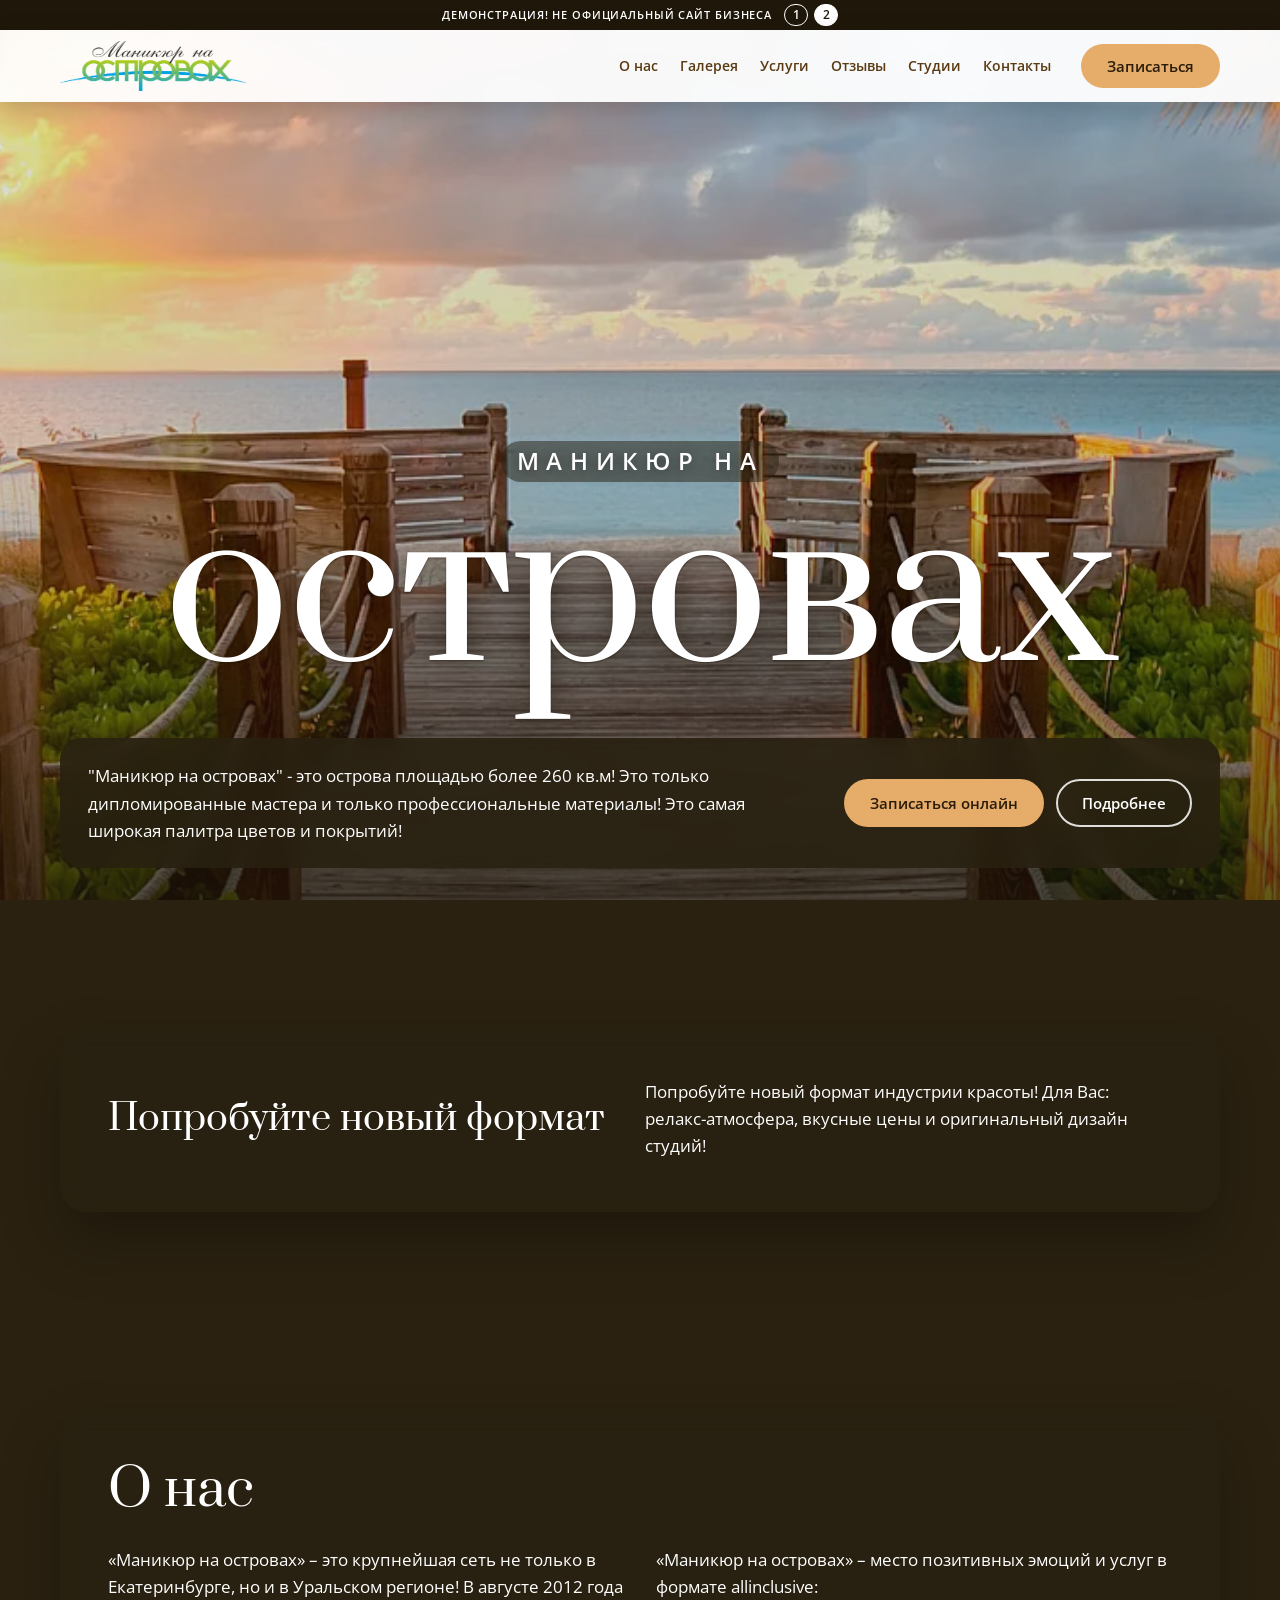
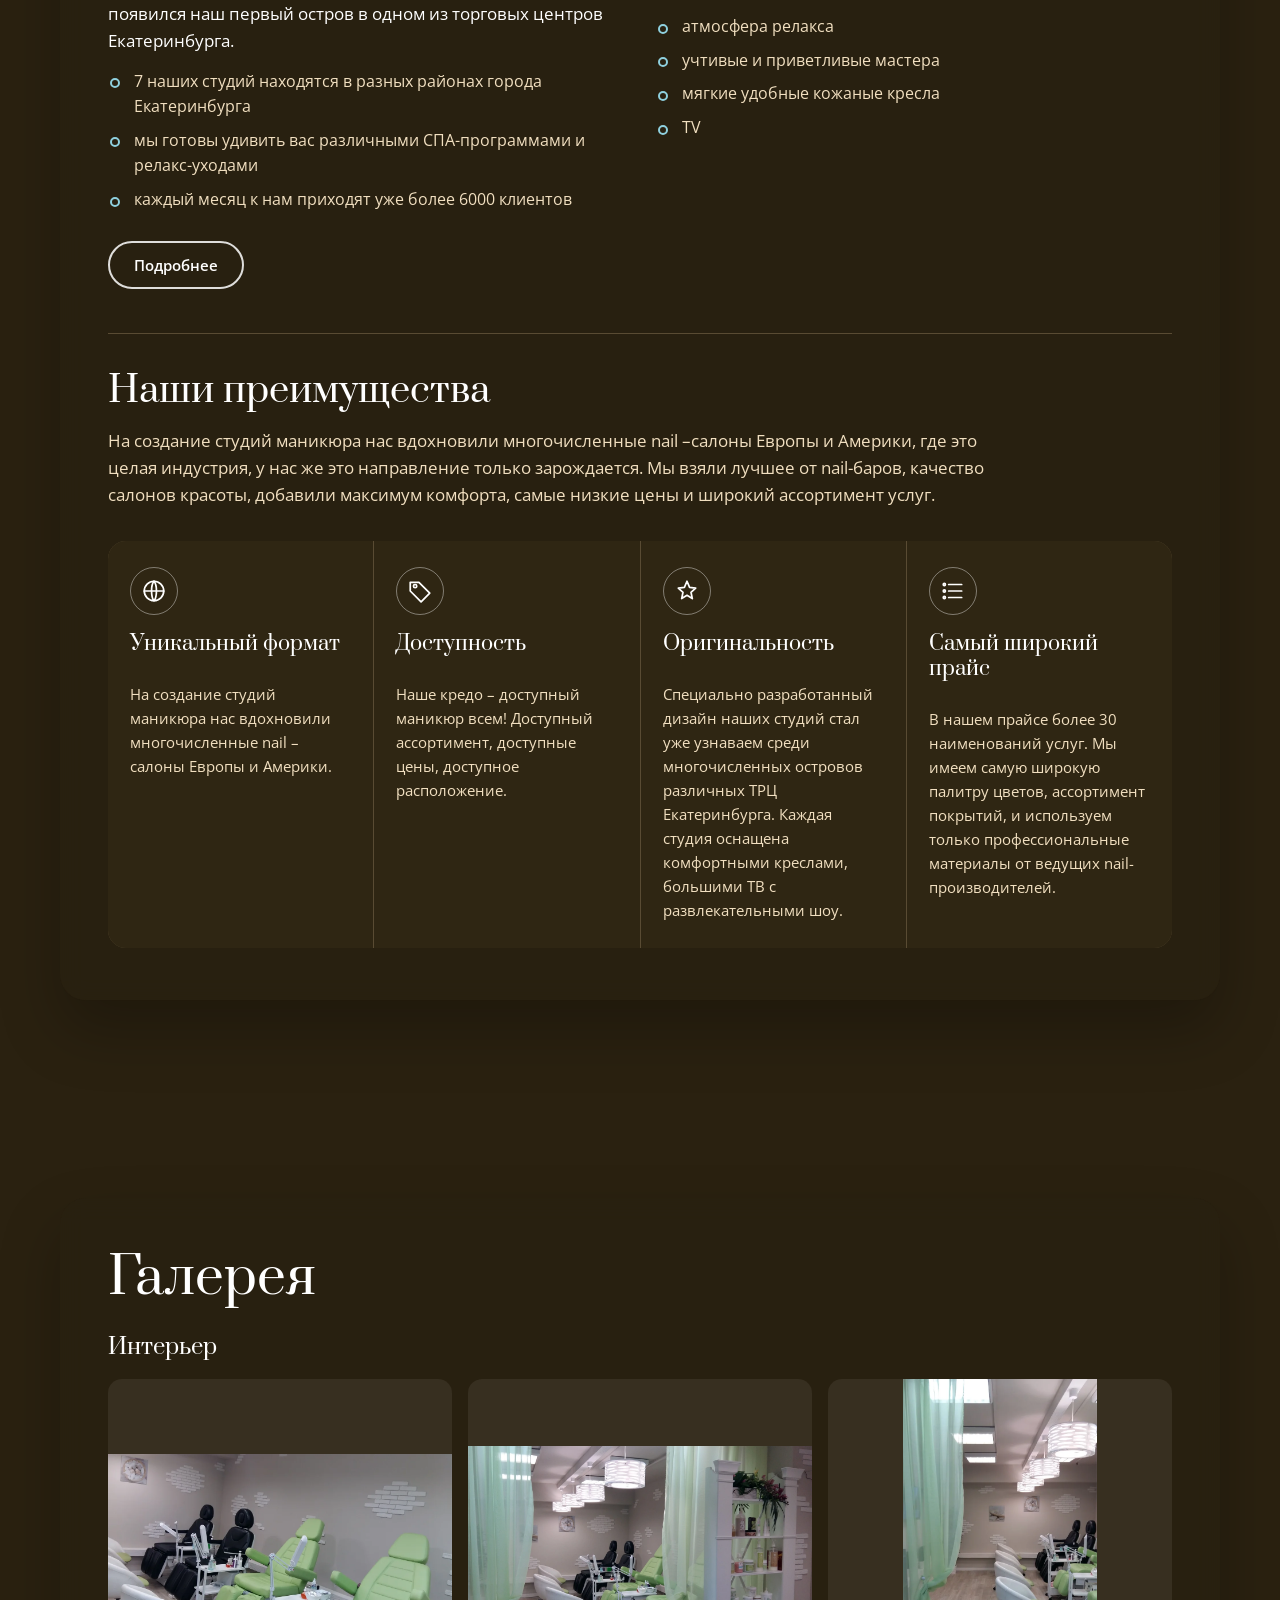
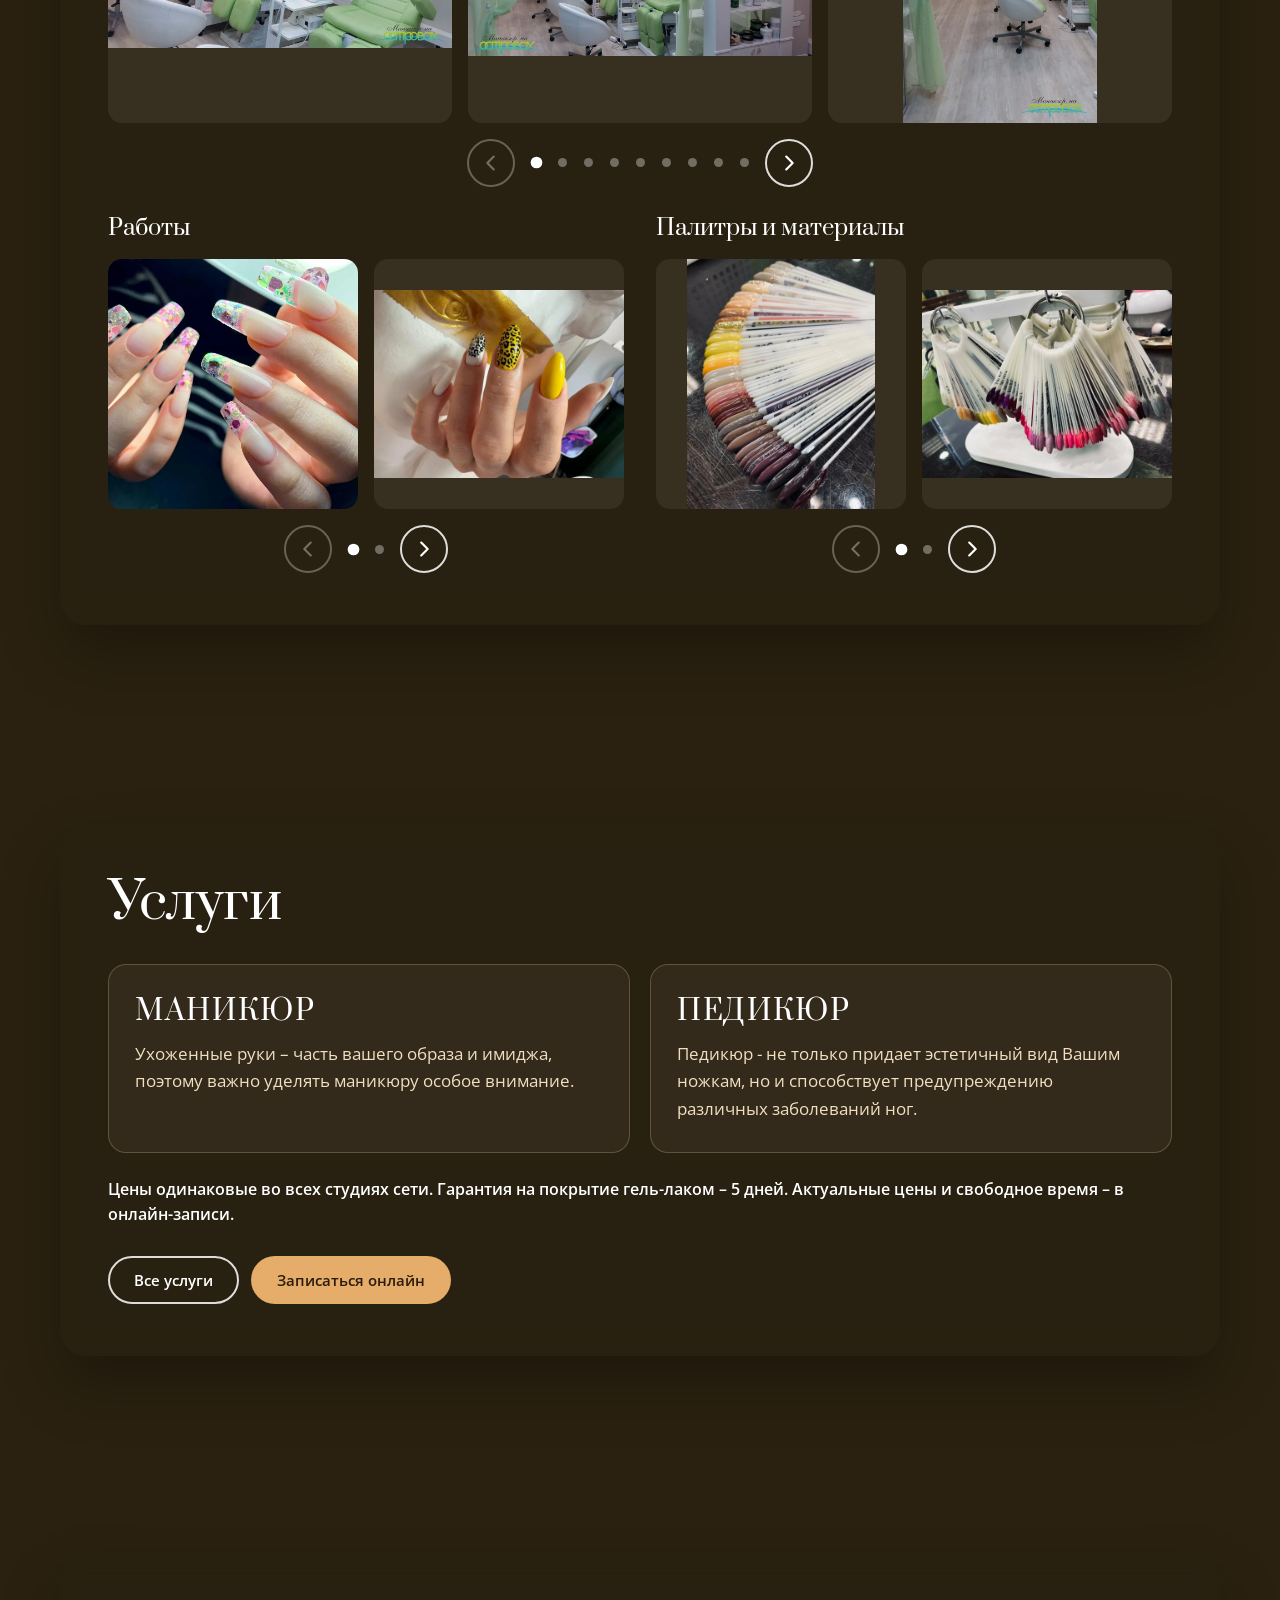
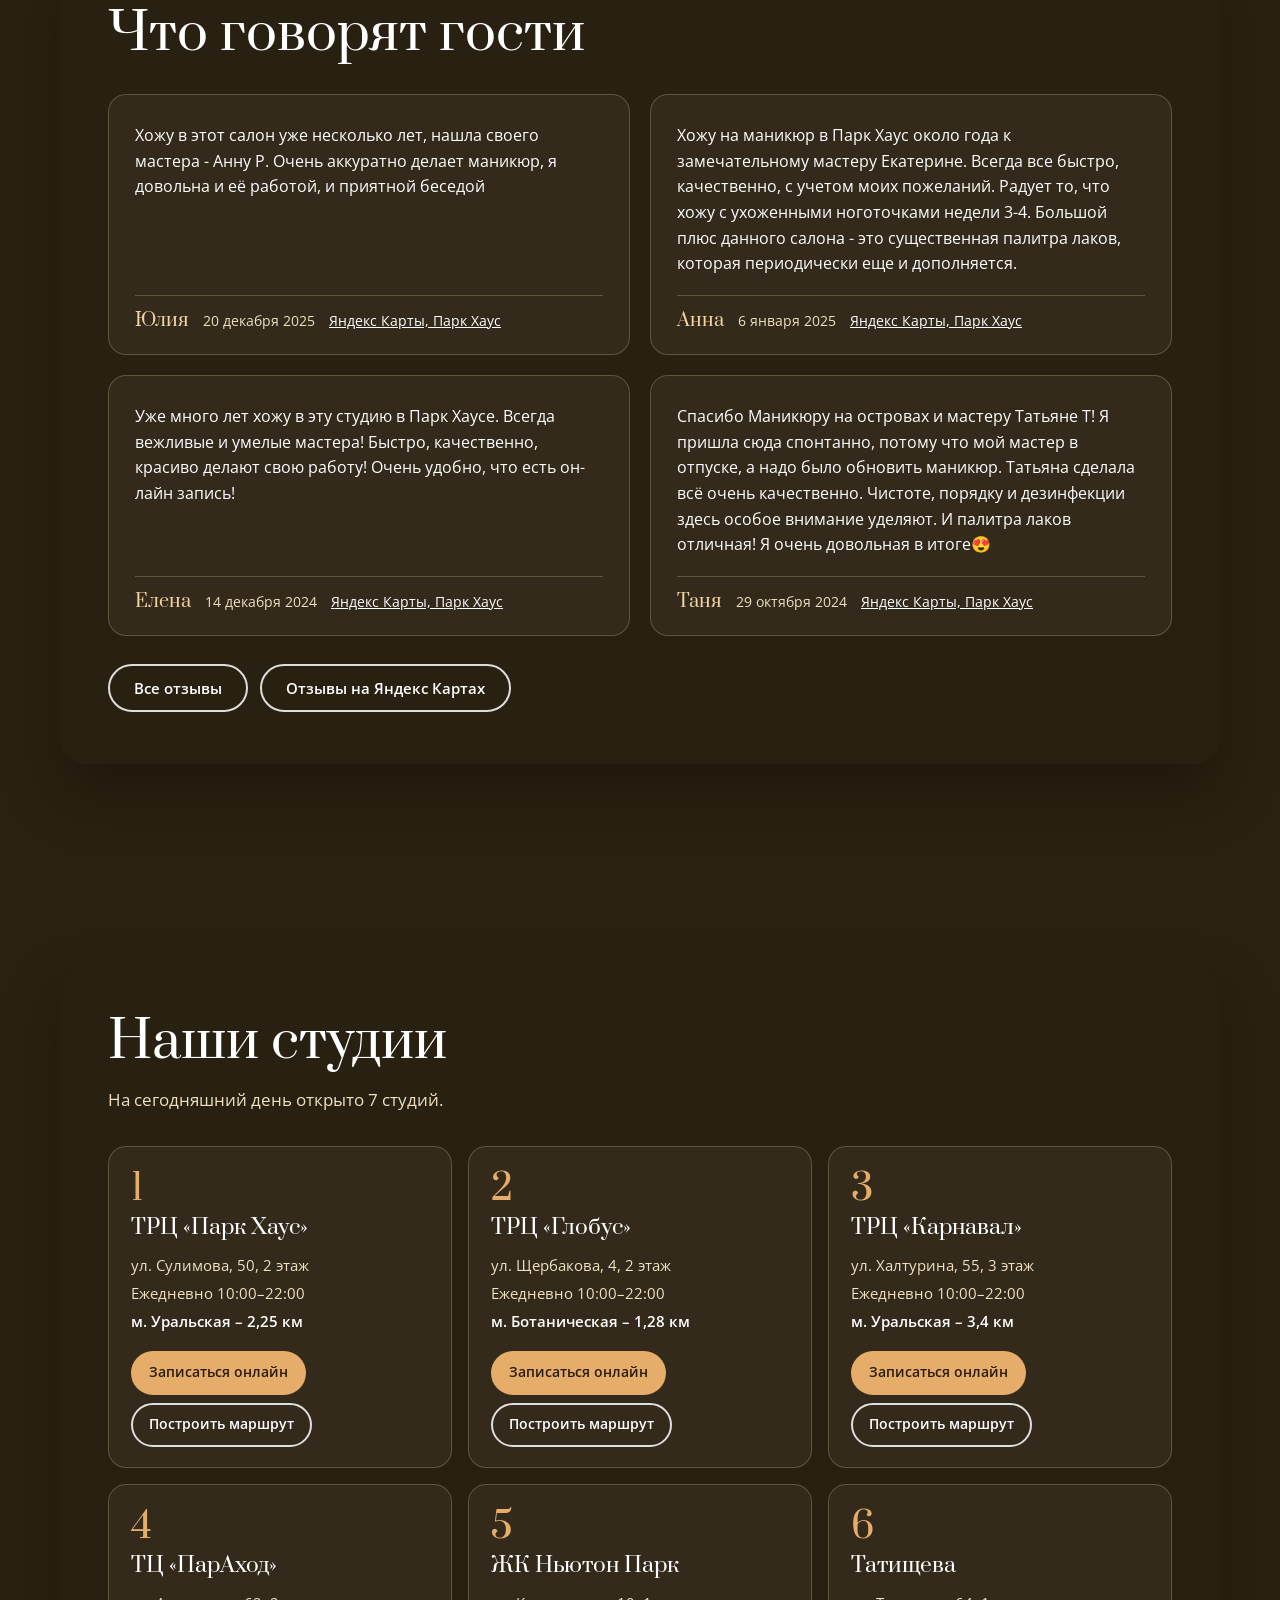
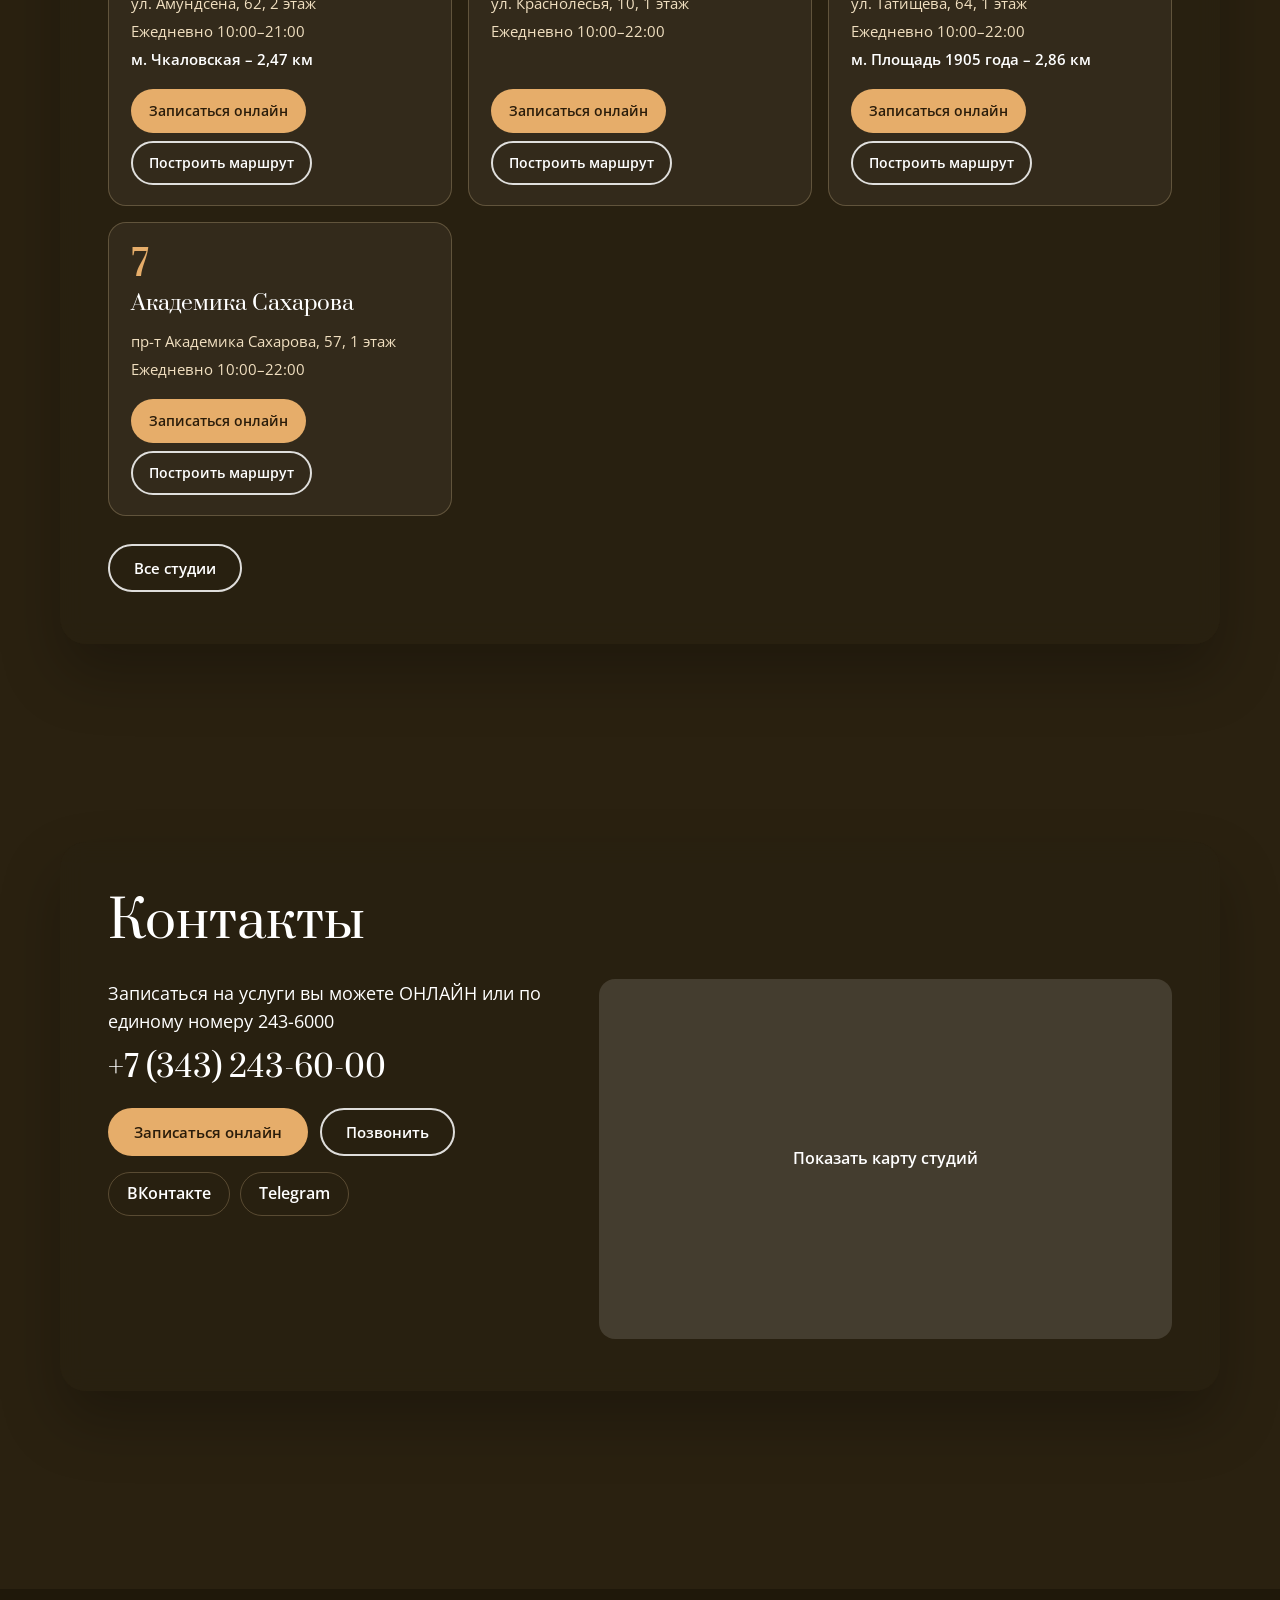
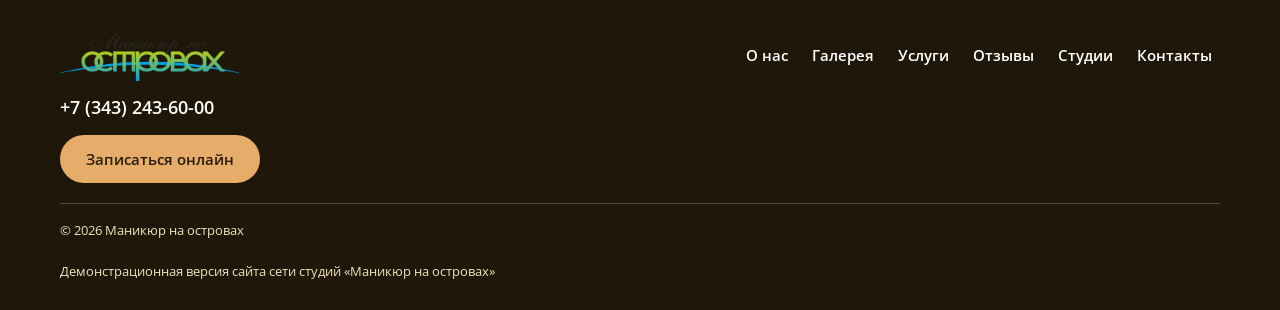
==== commit 73a92b95: "Demo site" ====
--- a/v2/index.html
+++ b/v2/index.html
@@ -28,7 +28,7 @@
   <nav class="menu" id="menu" aria-label="Меню" hidden><ul><li><a href="#o-nas">О нас</a></li><li><a href="#galereya">Галерея</a></li><li><a href="#uslugi">Услуги</a></li><li><a href="#otzyvy">Отзывы</a></li><li><a href="#studii">Студии</a></li><li><a href="#kontakty">Контакты</a></li></ul></nav>
 </div>
 <div class="top-space" aria-hidden="true"></div>
-<div class="bg" aria-hidden="true"><img class="bg__img" src="../img/h01.webp" width="1200" height="300" alt="" fetchpriority="high"><span class="bg__shade"></span></div>
+<div class="bg" aria-hidden="true"><img class="bg__img" src="../img/h01.webp" width="2000" height="500" alt="" fetchpriority="high"><span class="bg__shade"></span></div>
 <div class="curtain" aria-hidden="true"></div>
 <main id="main">
 <section class="stage" aria-labelledby="h1">
